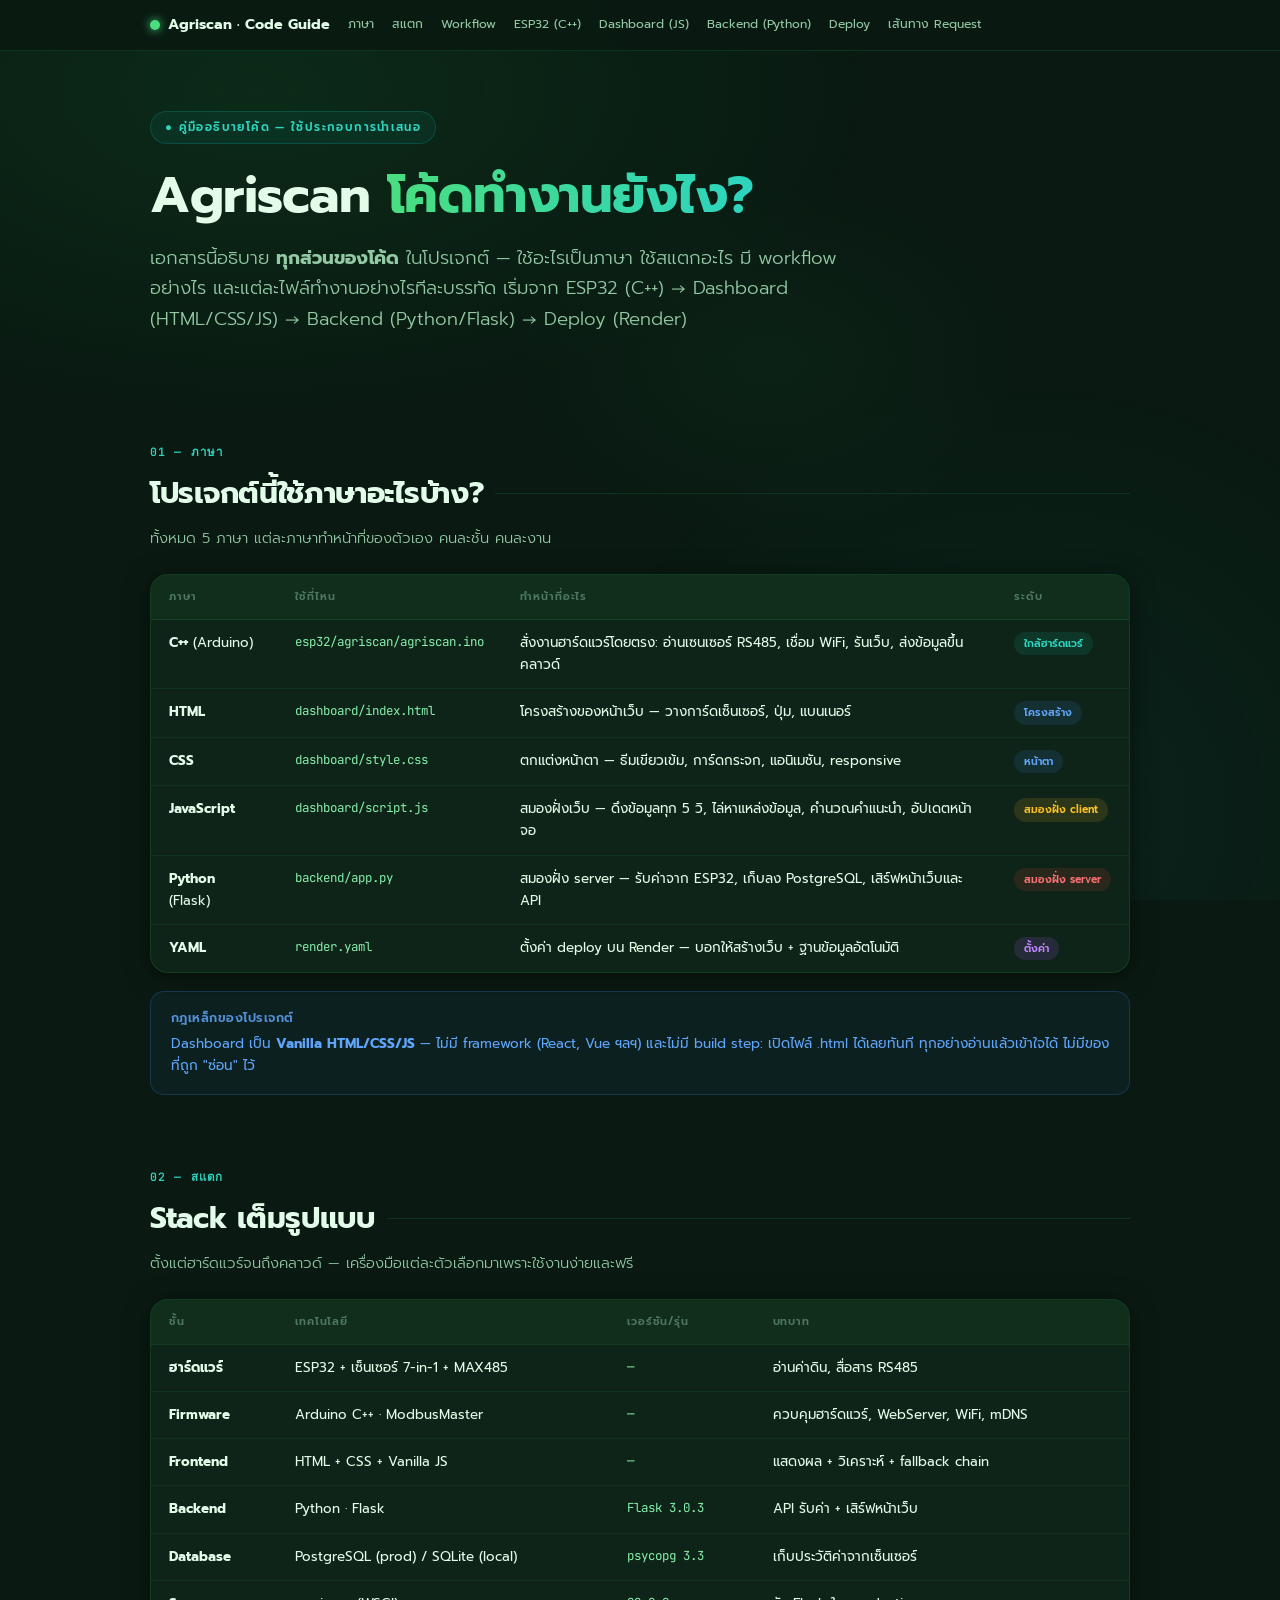
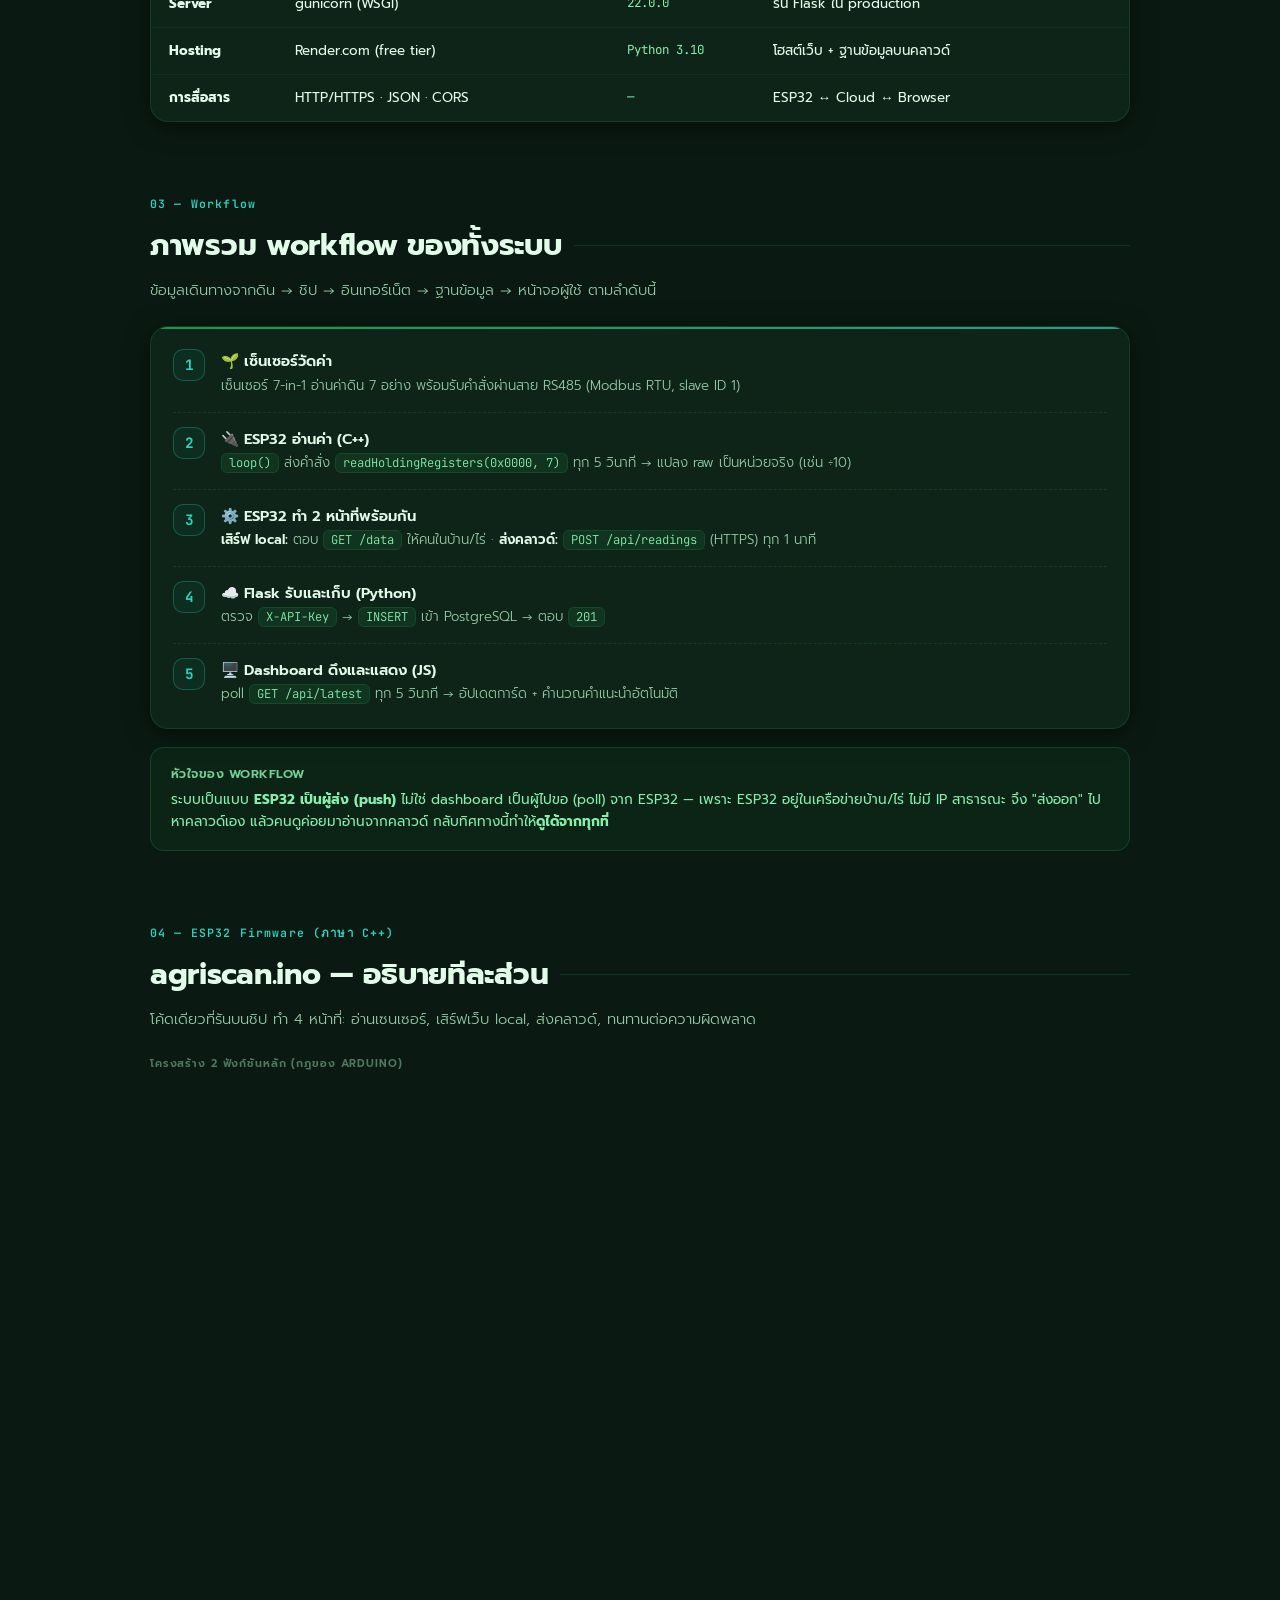
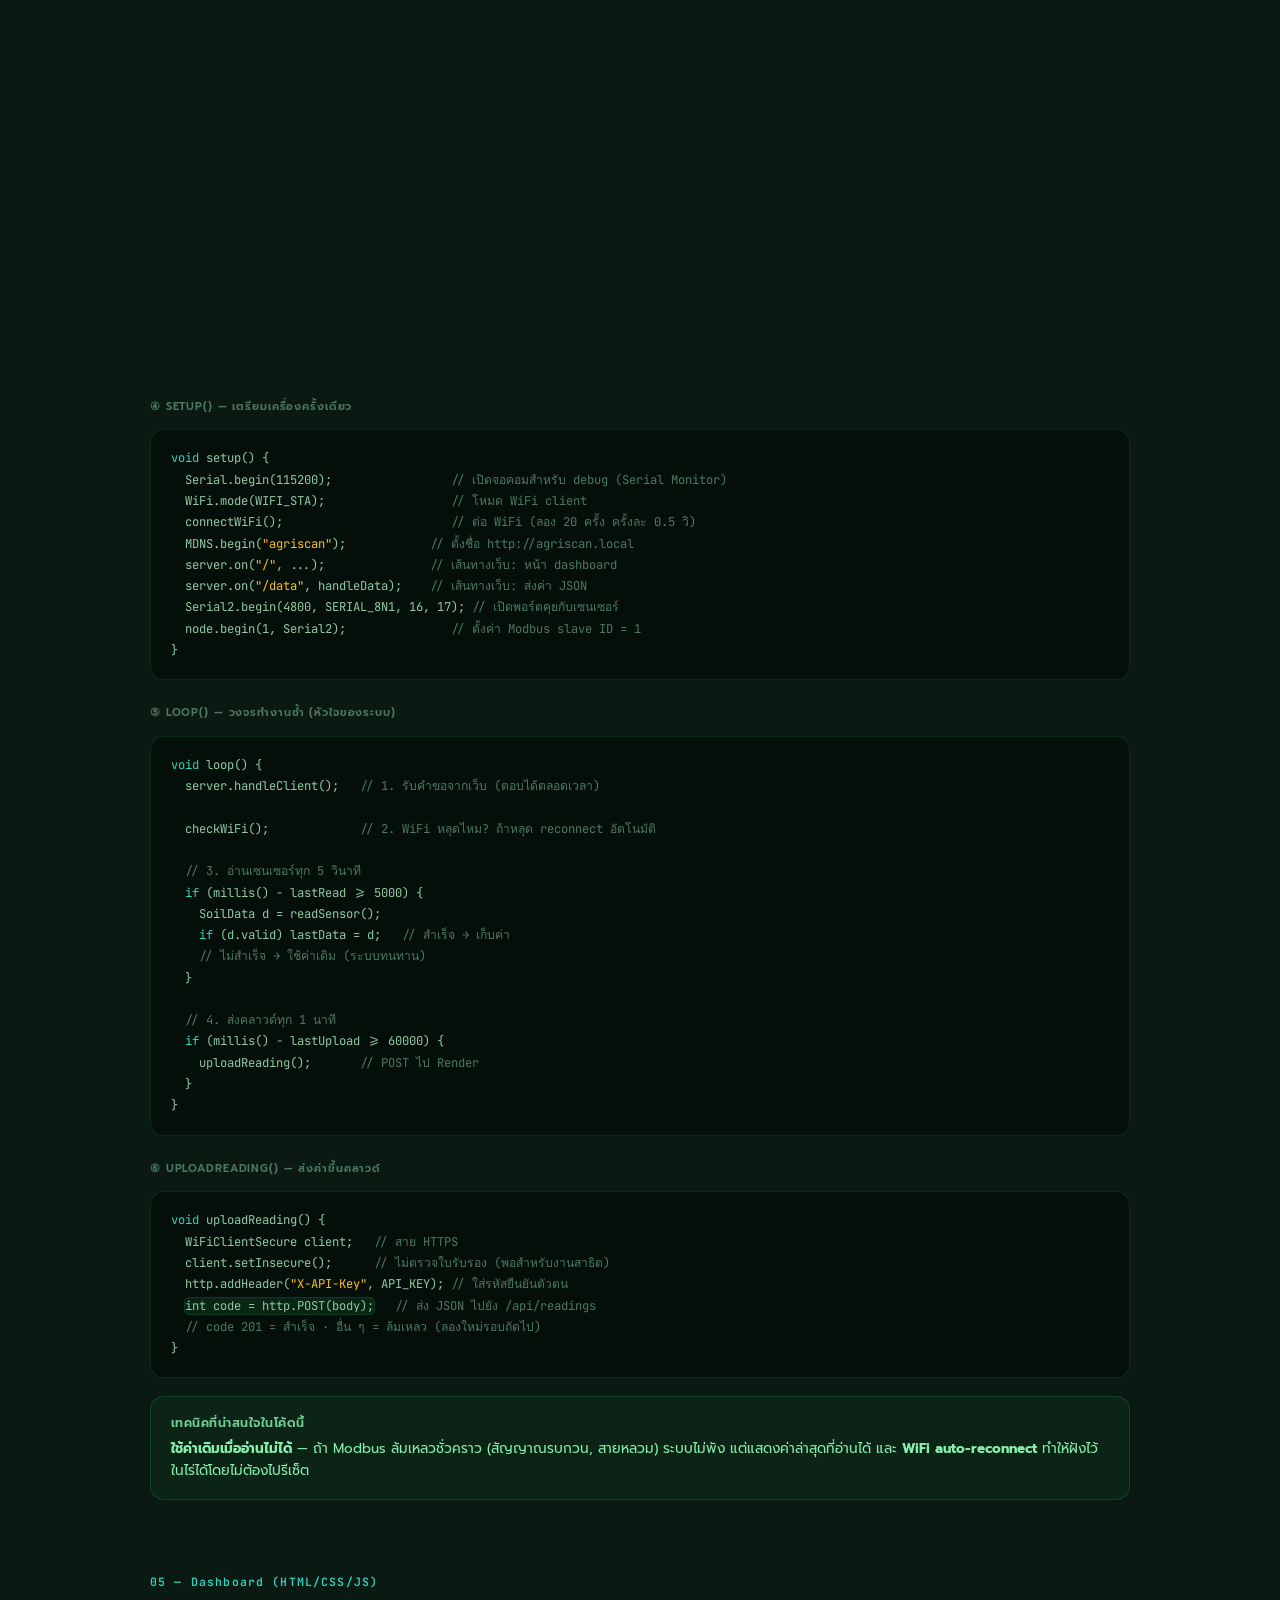
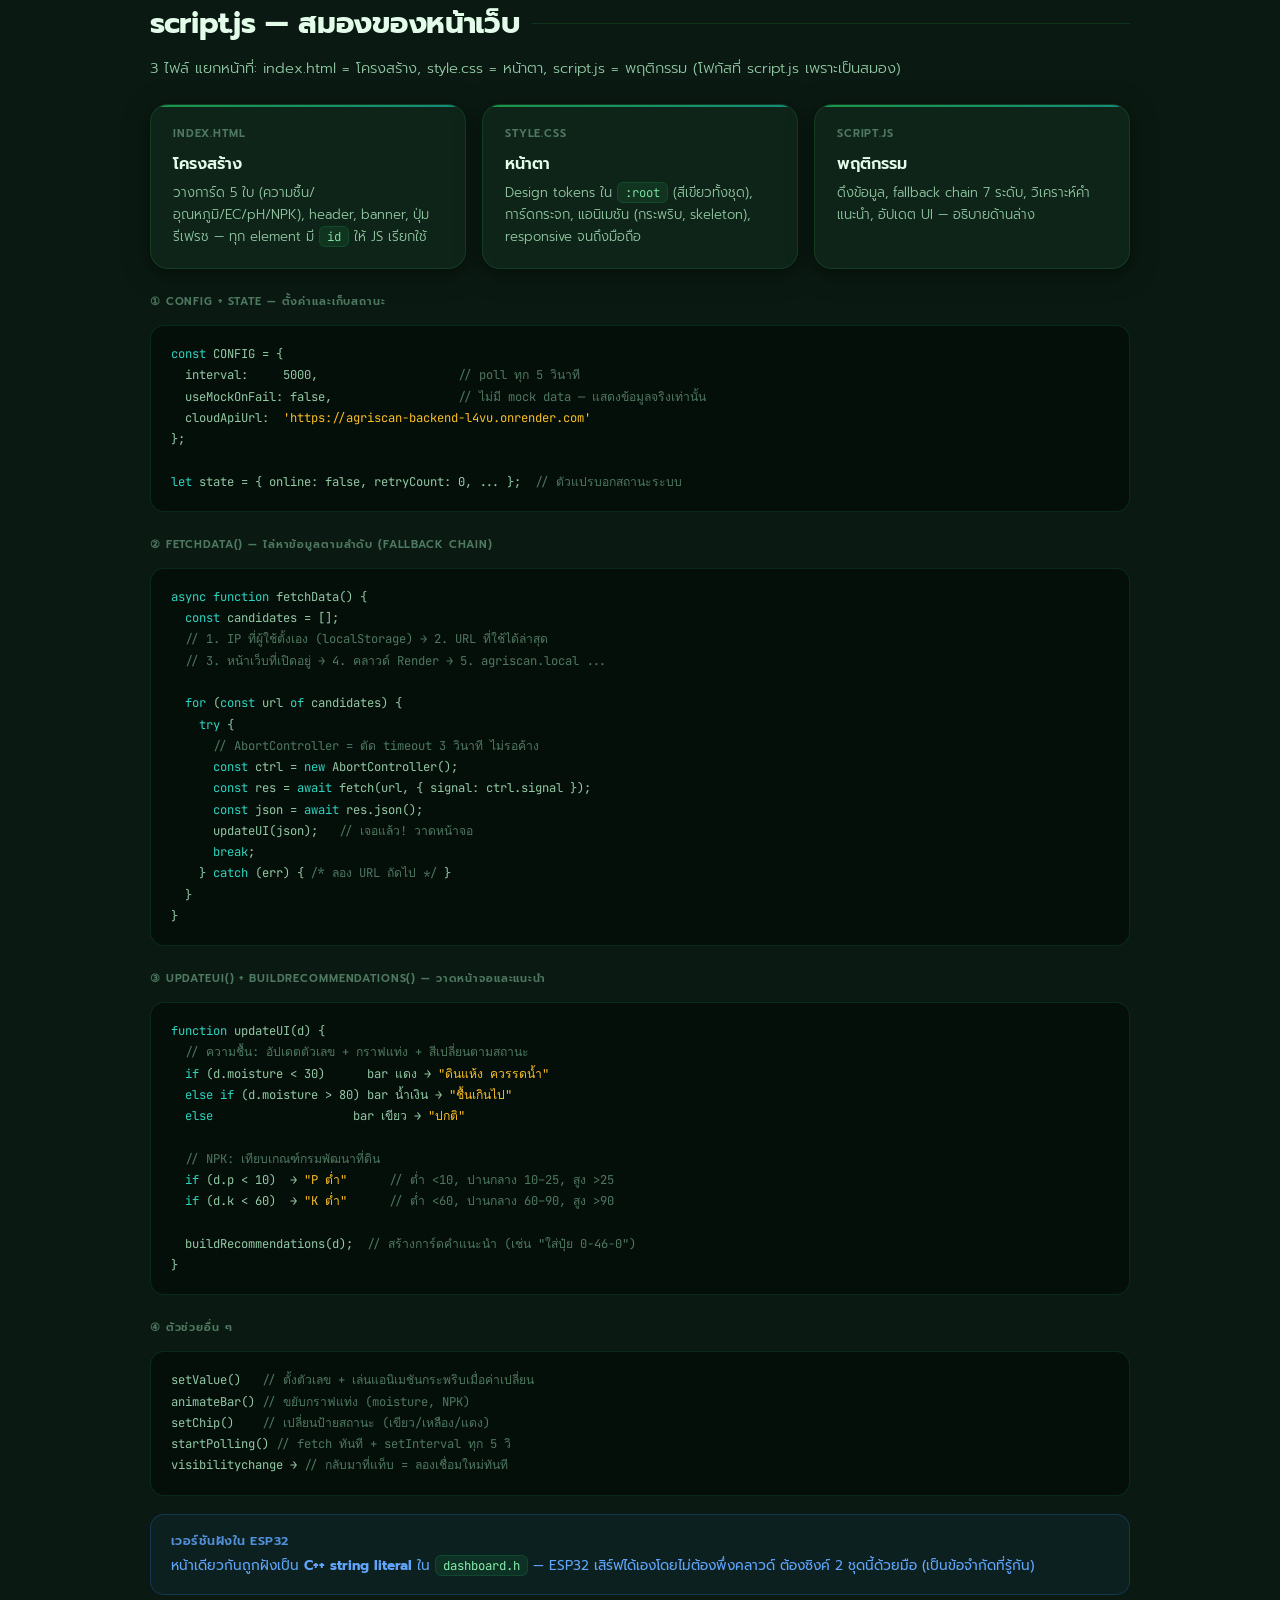
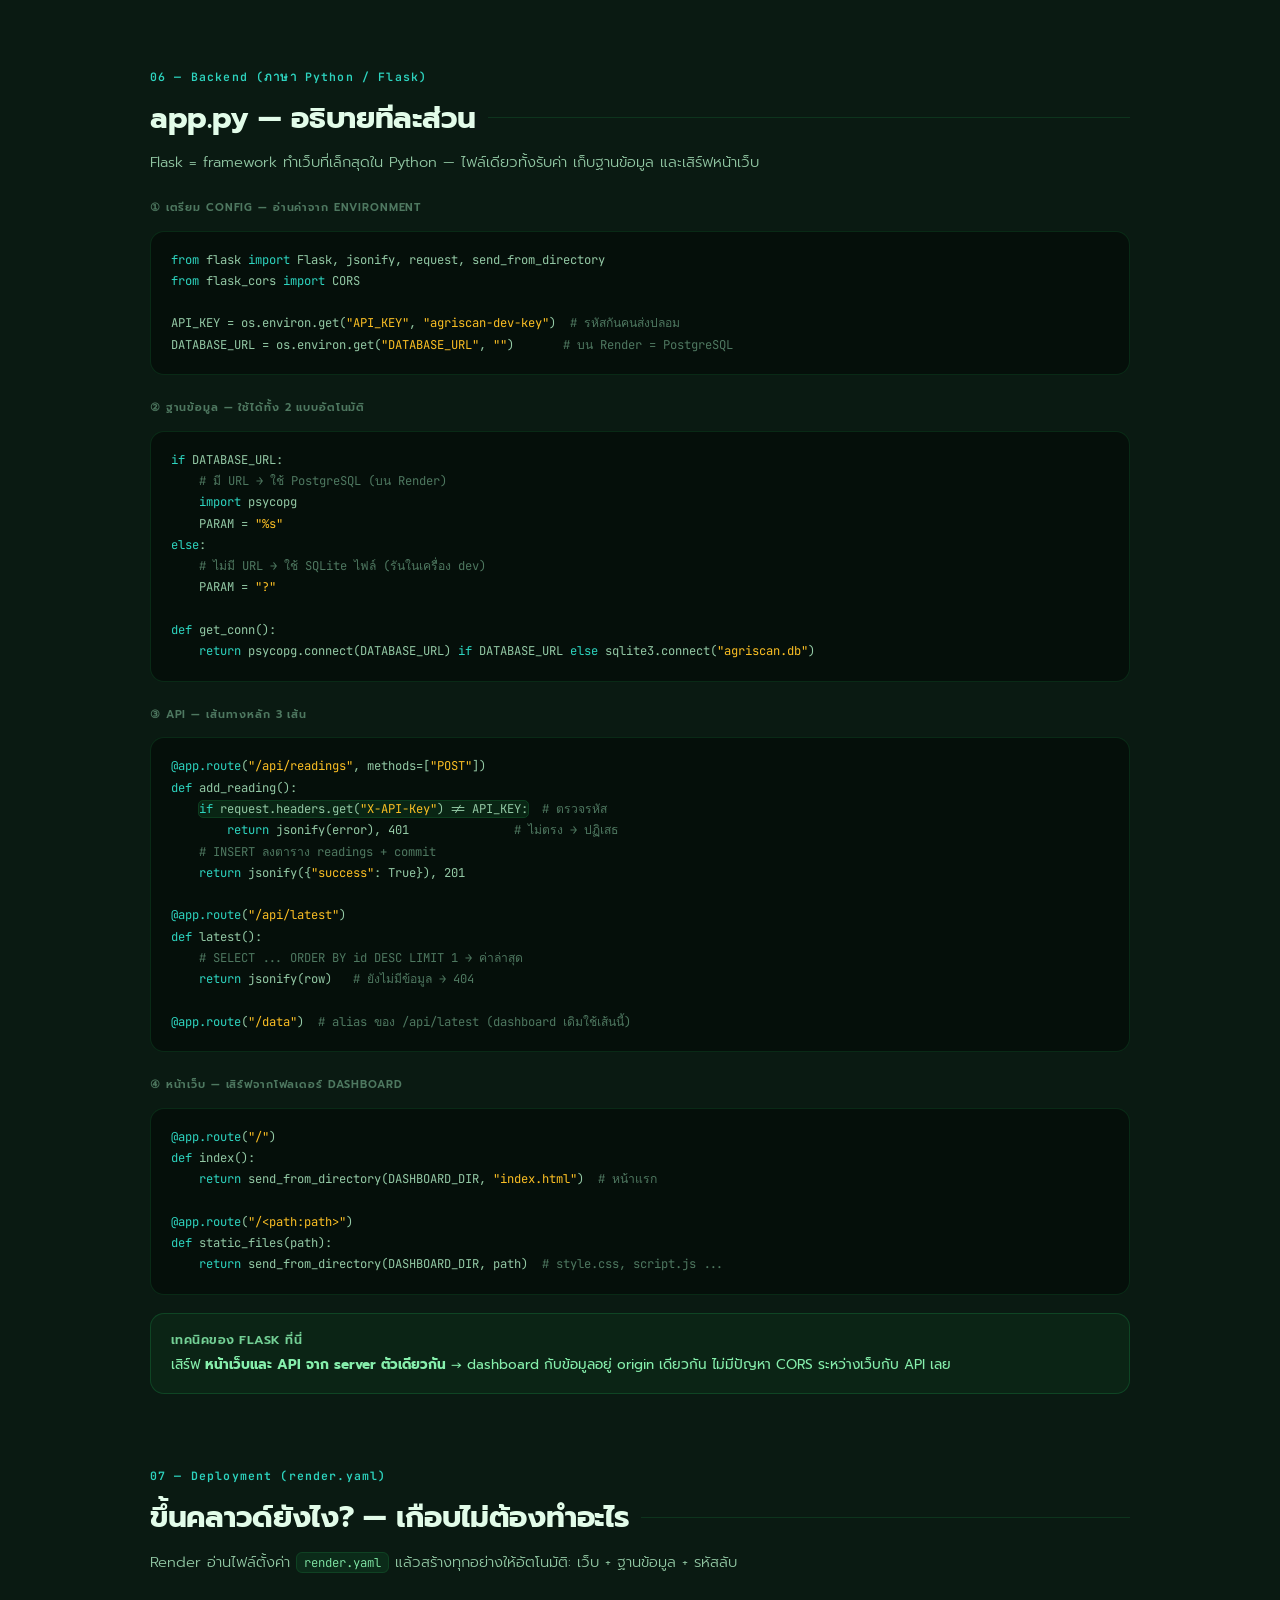
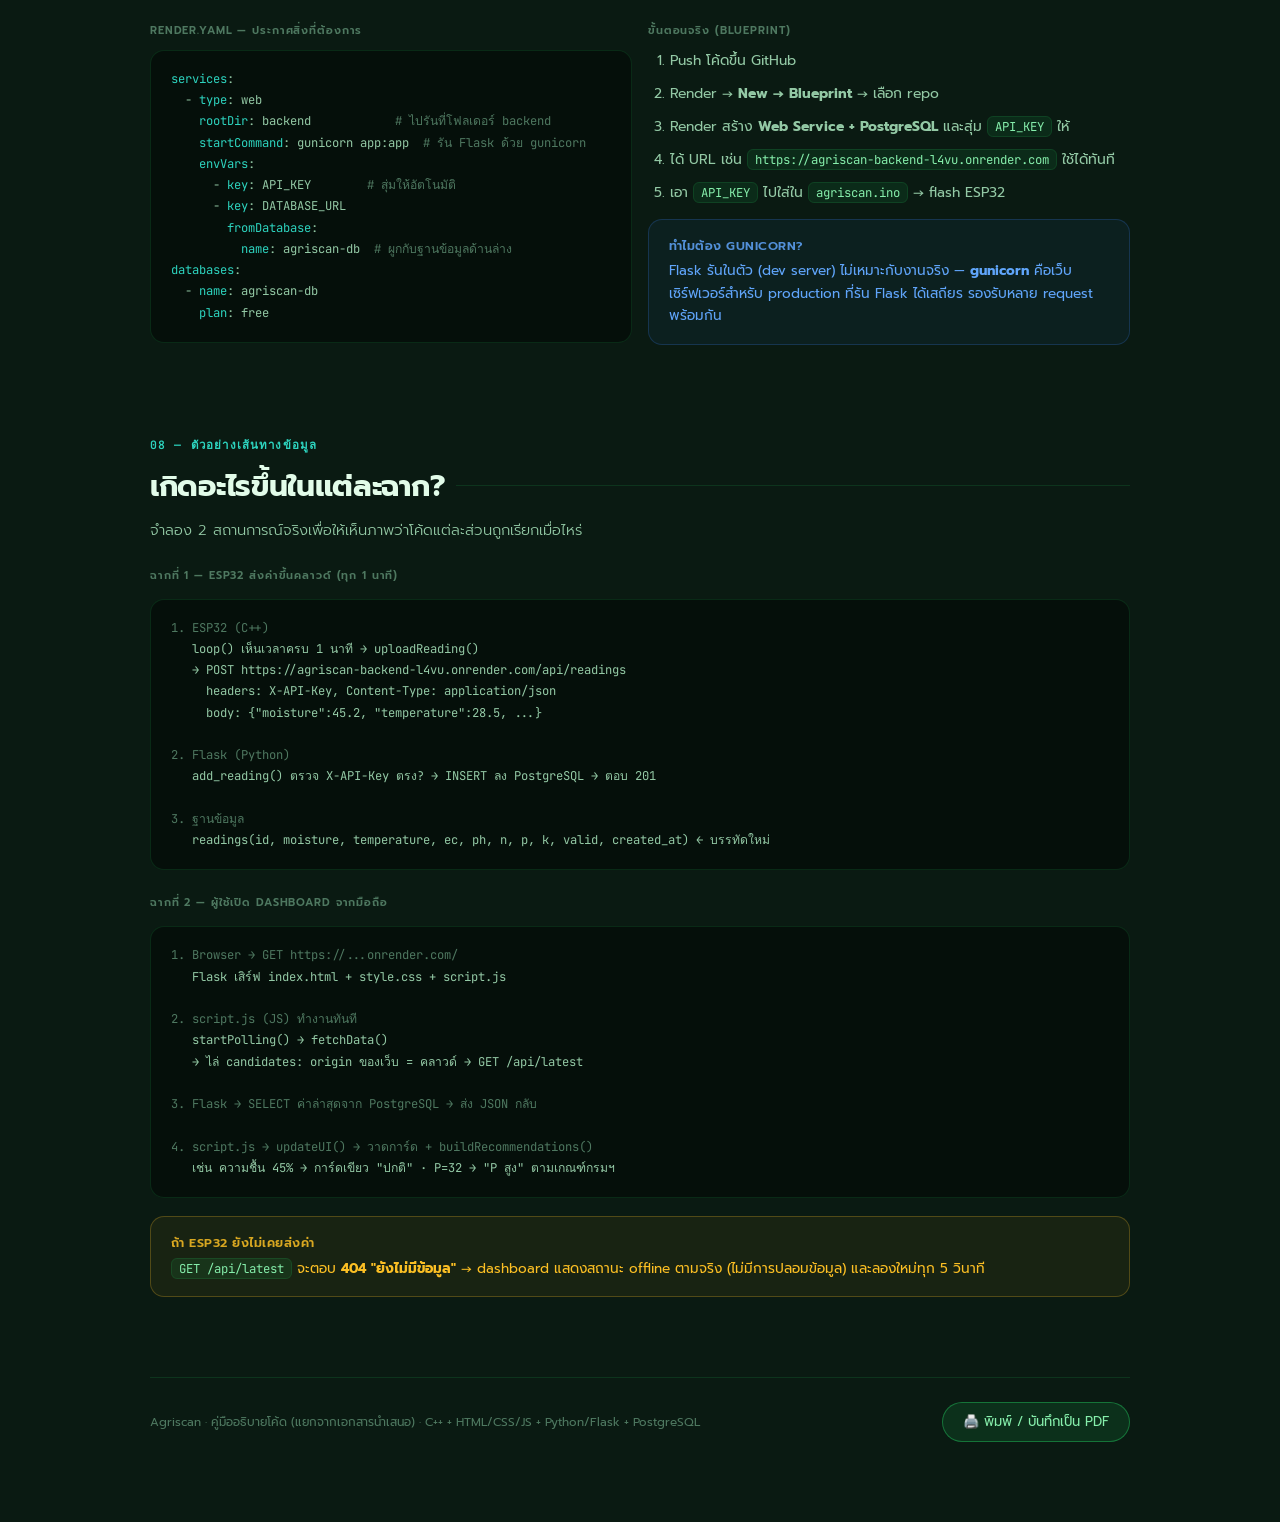
==== agriscan-code-guide.html @ d2cd19e2 "Add standalone code guide HTML explaining languages, stack, workflow New agriscan-code-guide.html wa" ====
<!DOCTYPE html>
<html lang="th">
<head>
<meta charset="UTF-8" />
<meta name="viewport" content="width=device-width, initial-scale=1.0" />
<title>Agriscan — คู่มืออธิบายโค้ด ตั้งแต่ 0 ถึง 100</title>
<link rel="preconnect" href="https://fonts.googleapis.com" />
<link rel="preconnect" href="https://fonts.gstatic.com" crossorigin />
<link href="https://fonts.googleapis.com/css2?family=Prompt:wght@300;400;500;600;700&family=JetBrains+Mono:wght@400;600&display=swap" rel="stylesheet" />
<style>
  :root {
    --green-100:#dcfce7; --green-200:#bbf7d0; --green-300:#86efac;
    --green-400:#4ade80; --green-500:#22c55e; --green-600:#16a34a;
    --green-800:#166534; --green-950:#052e16;
    --teal-400:#2dd4bf; --teal-500:#14b8a6; --teal-600:#0d9488;
    --amber-400:#fbbf24; --amber-500:#f59e0b;
    --red-400:#f87171; --red-500:#ef4444;
    --blue-400:#60a5fa; --blue-500:#3b82f6;
    --purple-400:#c084fc;
    --bg-base:#0a1a12; --bg-card:#0f2418; --bg-card-2:#122b1e;
    --bg-glass:rgba(22,101,52,0.18);
    --border-dim:rgba(34,197,94,0.15); --border-glow:rgba(34,197,94,0.45);
    --text-primary:#e2fce9; --text-secondary:#93c9a5; --text-muted:#4e7860;
    --shadow-card:0 4px 24px rgba(0,0,0,0.5);
    --radius-card:18px; --radius-pill:999px;
    --font-body:'Prompt',sans-serif; --font-mono:'JetBrains Mono',monospace;
  }
  *, *::before, *::after { box-sizing:border-box; margin:0; padding:0; }
  html { scroll-behavior:smooth; }
  body {
    font-family:var(--font-body); background:var(--bg-base); color:var(--text-primary);
    min-height:100vh; overflow-x:hidden; line-height:1.65;
  }
  body::before {
    content:''; position:fixed; inset:0; pointer-events:none; z-index:0;
    background:
      radial-gradient(ellipse 80% 60% at 20% 10%, rgba(22,163,74,0.12) 0%, transparent 60%),
      radial-gradient(ellipse 60% 80% at 80% 90%, rgba(13,148,136,0.08) 0%, transparent 60%),
      radial-gradient(ellipse 40% 40% at 60% 40%, rgba(74,222,128,0.04) 0%, transparent 50%);
  }
  .page { position:relative; z-index:1; max-width:1020px; margin:0 auto; padding:0 20px 80px; }

  .topnav { position:sticky; top:0; z-index:50; background:rgba(10,26,18,0.88); backdrop-filter:blur(12px); border-bottom:1px solid var(--border-dim); }
  .topnav-inner { max-width:1020px; margin:0 auto; padding:10px 20px; display:flex; align-items:center; gap:16px; flex-wrap:wrap; }
  .topnav .brand { font-weight:700; font-size:0.9rem; display:flex; align-items:center; gap:8px; }
  .topnav .brand-dot { width:10px; height:10px; border-radius:50%; background:var(--green-400); box-shadow:0 0 10px var(--green-400); animation:pulse 2s infinite; }
  @keyframes pulse { 0%,100%{opacity:1; box-shadow:0 0 0 0 rgba(34,197,94,0.5);} 50%{opacity:.7; box-shadow:0 0 0 6px rgba(34,197,94,0);} }
  .topnav a { color:var(--text-secondary); text-decoration:none; font-size:0.76rem; padding:4px 2px; border-bottom:2px solid transparent; transition:all .2s; }
  .topnav a:hover { color:var(--green-300); border-color:var(--border-glow); }
  .topnav-links { display:flex; gap:14px; flex-wrap:wrap; }

  .hero { padding:60px 0 36px; }
  .eyebrow {
    display:inline-flex; align-items:center; gap:8px; font-size:0.72rem; font-weight:600;
    letter-spacing:0.12em; text-transform:uppercase; color:var(--teal-400);
    border:1px solid rgba(13,148,136,0.3); background:rgba(13,148,136,0.1);
    padding:6px 14px; border-radius:var(--radius-pill); margin-bottom:22px;
  }
  .hero h1 { font-size:clamp(2rem, 6vw, 3.2rem); font-weight:700; line-height:1.15; letter-spacing:-0.5px; }
  .hero h1 .grad { background:linear-gradient(90deg, var(--green-400), var(--teal-400)); -webkit-background-clip:text; background-clip:text; color:transparent; }
  .hero .lead { margin-top:18px; font-size:clamp(1rem, 2.5vw, 1.15rem); color:var(--text-secondary); max-width:700px; font-weight:300; }

  section { margin-top:72px; }
  .sec-head { margin-bottom:24px; }
  .sec-num { font-family:var(--font-mono); font-size:0.72rem; font-weight:600; color:var(--teal-400); letter-spacing:0.1em; display:block; margin-bottom:8px; }
  .sec-head h2 { font-size:clamp(1.4rem, 4vw, 1.85rem); font-weight:700; letter-spacing:-0.3px; display:flex; align-items:center; gap:12px; }
  .sec-head h2::after { content:''; flex:1; height:1px; background:var(--border-dim); }
  .sec-head p { color:var(--text-secondary); margin-top:8px; font-size:0.92rem; font-weight:300; max-width:780px; }
  .sub-label { font-size:0.68rem; font-weight:600; letter-spacing:0.08em; text-transform:uppercase; color:var(--text-muted); margin:24px 0 10px; }

  .grid2 { display:grid; grid-template-columns:repeat(auto-fit, minmax(300px, 1fr)); gap:16px; }
  .grid3 { display:grid; grid-template-columns:repeat(auto-fit, minmax(250px, 1fr)); gap:16px; }
  .card {
    background:var(--bg-card); border:1px solid var(--border-dim);
    border-radius:var(--radius-card); padding:20px 22px; box-shadow:var(--shadow-card);
    position:relative; overflow:hidden; transition:transform .25s ease, border-color .25s ease;
  }
  .card::before { content:''; position:absolute; top:0; left:0; right:0; height:2px; background:var(--card-accent, linear-gradient(90deg,var(--green-500),var(--teal-500))); opacity:.7; }
  .card:hover { transform:translateY(-3px); border-color:var(--border-glow); }
  .card .c-label { font-size:0.68rem; font-weight:600; letter-spacing:0.08em; text-transform:uppercase; color:var(--text-muted); margin-bottom:8px; }
  .card .c-title { font-size:1rem; font-weight:600; margin-bottom:6px; }
  .card .c-desc { font-size:0.82rem; color:var(--text-secondary); font-weight:300; }
  .card .c-big { font-family:var(--font-mono); font-size:1.35rem; font-weight:600; color:var(--green-300); line-height:1.3; }

  .table-wrap { background:var(--bg-card); border:1px solid var(--border-dim); border-radius:var(--radius-card); overflow-x:auto; box-shadow:var(--shadow-card); }
  table { width:100%; border-collapse:collapse; font-size:0.84rem; min-width:560px; }
  thead th {
    text-align:left; font-size:0.68rem; font-weight:600; letter-spacing:0.08em; text-transform:uppercase;
    color:var(--text-muted); padding:13px 18px; border-bottom:1px solid var(--border-dim);
    background:rgba(22,101,52,0.15);
  }
  tbody td { padding:12px 18px; border-bottom:1px solid rgba(34,197,94,0.08); vertical-align:top; }
  tbody tr:last-child td { border-bottom:none; }
  tbody tr:hover { background:rgba(34,197,94,0.05); }
  td .mono, td.mono { font-family:var(--font-mono); font-size:0.78rem; color:var(--green-300); }
  .pill { display:inline-block; font-size:0.66rem; font-weight:600; padding:3px 10px; border-radius:var(--radius-pill); white-space:nowrap; }
  .pill.green { background:rgba(34,197,94,0.12); color:var(--green-400); }
  .pill.teal  { background:rgba(20,184,166,0.12); color:var(--teal-400); }
  .pill.amber { background:rgba(251,191,36,0.12); color:var(--amber-400); }
  .pill.red   { background:rgba(239,68,68,0.12); color:var(--red-400); }
  .pill.blue  { background:rgba(59,130,246,0.12); color:var(--blue-400); }
  .pill.purple{ background:rgba(168,85,247,0.14); color:var(--purple-400); }

  pre {
    background:rgba(0,0,0,0.42); border:1px solid var(--border-dim); border-radius:14px;
    padding:18px 20px; overflow-x:auto; font-family:var(--font-mono); font-size:0.76rem;
    line-height:1.75; color:var(--text-secondary); margin:14px 0;
  }
  pre .c { color:var(--text-muted); }
  pre .k { color:var(--teal-400); }
  pre .s { color:var(--amber-400); }
  pre .n { color:var(--green-300); }
  pre .hl { background:rgba(34,197,94,0.12); outline:1px solid rgba(34,197,94,0.25); border-radius:4px; }
  code.inline {
    font-family:var(--font-mono); font-size:0.77rem; background:rgba(34,197,94,0.1);
    border:1px solid var(--border-dim); color:var(--green-300); padding:1px 7px; border-radius:6px;
  }

  ul.check { list-style:none; }
  ul.check li { position:relative; padding-left:26px; margin-bottom:10px; font-size:0.87rem; color:var(--text-secondary); font-weight:300; }
  ul.check li::before { content:'✓'; position:absolute; left:0; top:1px; color:var(--green-400); font-weight:700; font-size:0.9rem; }
  ul.check li b { color:var(--text-primary); font-weight:600; }

  .callout { border-radius:14px; padding:16px 20px; margin:18px 0; border:1px solid; font-size:0.85rem; }
  .callout.warn { background:rgba(251,191,36,0.06); border-color:rgba(251,191,36,0.25); color:var(--amber-400); }
  .callout.info { background:rgba(59,130,246,0.06); border-color:rgba(59,130,246,0.22); color:var(--blue-400); }
  .callout.ok   { background:rgba(34,197,94,0.06); border-color:rgba(34,197,94,0.2); color:var(--green-300); }
  .callout b { color:inherit; }
  .callout .t { display:block; font-weight:600; margin-bottom:4px; font-size:0.78rem; letter-spacing:0.04em; text-transform:uppercase; opacity:.85; }

  /* Workflow diagram */
  .wf { display:flex; flex-direction:column; gap:0; }
  .wf-step {
    display:flex; gap:16px; align-items:flex-start; padding:14px 0;
    border-bottom:1px dashed rgba(34,197,94,0.15);
  }
  .wf-step:last-child { border-bottom:none; }
  .wf-step .wf-no {
    font-family:var(--font-mono); font-weight:700; color:var(--teal-400); font-size:0.9rem;
    width:32px; height:32px; flex-shrink:0; display:grid; place-items:center;
    border:1px solid rgba(20,184,166,0.35); border-radius:10px; background:rgba(13,148,136,0.08);
  }
  .wf-step h4 { font-size:0.92rem; font-weight:600; margin-bottom:2px; }
  .wf-step p { font-size:0.83rem; color:var(--text-secondary); font-weight:300; }
  .wf-step p b { color:var(--text-primary); font-weight:600; }
  .wf-step code { font-size:0.76rem; }

  .reveal { opacity:0; transform:translateY(18px); transition:opacity .6s ease, transform .6s ease; }
  .reveal.in { opacity:1; transform:none; }

  footer { margin-top:80px; padding-top:24px; border-top:1px solid var(--border-dim); display:flex; align-items:center; justify-content:space-between; flex-wrap:wrap; gap:12px; }
  footer p { font-size:0.74rem; color:var(--text-muted); }
  .btn { display:inline-flex; align-items:center; gap:8px; padding:9px 20px; border-radius:var(--radius-pill); border:1px solid var(--border-glow); background:rgba(22,101,52,0.3); color:var(--green-300); font-family:var(--font-body); font-size:0.82rem; cursor:pointer; text-decoration:none; transition:all .2s; }
  .btn:hover { background:rgba(22,101,52,0.5); box-shadow:0 0 20px rgba(34,197,94,0.2); }

  @media (prefers-reduced-motion: reduce) {
    *, *::before, *::after { animation-duration:0.01ms !important; transition-duration:0.01ms !important; }
    .reveal { opacity:1; transform:none; }
  }
  @media print {
    body { background:#fff; color:#000; }
    body::before, .topnav, .btn { display:none !important; }
    .card, .table-wrap, pre { box-shadow:none; background:#fff; border-color:#ccc; }
    .card .c-desc, .wf-step p, .sec-head p, ul.check li { color:#333; }
  }
</style>
</head>
<body>

<nav class="topnav">
  <div class="topnav-inner">
    <span class="brand"><span class="brand-dot"></span>Agriscan · Code Guide</span>
    <div class="topnav-links">
      <a href="#lang">ภาษา</a>
      <a href="#stack">สแตก</a>
      <a href="#workflow">Workflow</a>
      <a href="#esp32">ESP32 (C++)</a>
      <a href="#dashboard">Dashboard (JS)</a>
      <a href="#backend">Backend (Python)</a>
      <a href="#deploy">Deploy</a>
      <a href="#callflow">เส้นทาง Request</a>
    </div>
  </div>
</nav>

<div class="page">

  <header class="hero reveal">
    <span class="eyebrow">● คู่มืออธิบายโค้ด — ใช้ประกอบการนำเสนอ</span>
    <h1>Agriscan <span class="grad">โค้ดทำงานยังไง?</span></h1>
    <p class="lead">
      เอกสารนี้อธิบาย <b>ทุกส่วนของโค้ด</b> ในโปรเจกต์ — ใช้อะไรเป็นภาษา ใช้สแตกอะไร มี workflow อย่างไร
      และแต่ละไฟล์ทำงานอย่างไรทีละบรรทัด เริ่มจาก ESP32 (C++) → Dashboard (HTML/CSS/JS) → Backend (Python/Flask) → Deploy (Render)
    </p>
  </header>

  <!-- ═══════════ 01 ภาษาที่ใช้ ═══════════ -->
  <section id="lang">
    <div class="sec-head reveal">
      <span class="sec-num">01 — ภาษา</span>
      <h2>โปรเจกต์นี้ใช้ภาษาอะไรบ้าง?</h2>
      <p>ทั้งหมด 5 ภาษา แต่ละภาษาทำหน้าที่ของตัวเอง คนละชั้น คนละงาน</p>
    </div>
    <div class="table-wrap reveal">
      <table>
        <thead>
          <tr><th>ภาษา</th><th>ใช้ที่ไหน</th><th>ทำหน้าที่อะไร</th><th>ระดับ</th></tr>
        </thead>
        <tbody>
          <tr>
            <td><b>C++</b> (Arduino)</td>
            <td class="mono">esp32/agriscan/agriscan.ino</td>
            <td>สั่งงานฮาร์ดแวร์โดยตรง: อ่านเซนเซอร์ RS485, เชื่อม WiFi, รันเว็บ, ส่งข้อมูลขึ้นคลาวด์</td>
            <td><span class="pill teal">ใกล้ฮาร์ดแวร์</span></td>
          </tr>
          <tr>
            <td><b>HTML</b></td>
            <td class="mono">dashboard/index.html</td>
            <td>โครงสร้างของหน้าเว็บ — วางการ์ดเซ็นเซอร์, ปุ่ม, แบนเนอร์</td>
            <td><span class="pill blue">โครงสร้าง</span></td>
          </tr>
          <tr>
            <td><b>CSS</b></td>
            <td class="mono">dashboard/style.css</td>
            <td>ตกแต่งหน้าตา — ธีมเขียวเข้ม, การ์ดกระจก, แอนิเมชัน, responsive</td>
            <td><span class="pill blue">หน้าตา</span></td>
          </tr>
          <tr>
            <td><b>JavaScript</b></td>
            <td class="mono">dashboard/script.js</td>
            <td>สมองฝั่งเว็บ — ดึงข้อมูลทุก 5 วิ, ไล่หาแหล่งข้อมูล, คำนวณคำแนะนำ, อัปเดตหน้าจอ</td>
            <td><span class="pill amber">สมองฝั่ง client</span></td>
          </tr>
          <tr>
            <td><b>Python</b> (Flask)</td>
            <td class="mono">backend/app.py</td>
            <td>สมองฝั่ง server — รับค่าจาก ESP32, เก็บลง PostgreSQL, เสิร์ฟหน้าเว็บและ API</td>
            <td><span class="pill red">สมองฝั่ง server</span></td>
          </tr>
          <tr>
            <td><b>YAML</b></td>
            <td class="mono">render.yaml</td>
            <td>ตั้งค่า deploy บน Render — บอกให้สร้างเว็บ + ฐานข้อมูลอัตโนมัติ</td>
            <td><span class="pill purple">ตั้งค่า</span></td>
          </tr>
        </tbody>
      </table>
    </div>
    <div class="callout info reveal">
      <span class="t">กฎเหล็กของโปรเจกต์</span>
      Dashboard เป็น <b>Vanilla HTML/CSS/JS</b> — ไม่มี framework (React, Vue ฯลฯ) และไม่มี build step: เปิดไฟล์ .html ได้เลยทันที ทุกอย่างอ่านแล้วเข้าใจได้ ไม่มีของที่ถูก "ซ่อน" ไว้
    </div>
  </section>

  <!-- ═══════════ 02 สแตก ═══════════ -->
  <section id="stack">
    <div class="sec-head reveal">
      <span class="sec-num">02 — สแตก</span>
      <h2>Stack เต็มรูปแบบ</h2>
      <p>ตั้งแต่ฮาร์ดแวร์จนถึงคลาวด์ — เครื่องมือแต่ละตัวเลือกมาเพราะใช้งานง่ายและฟรี</p>
    </div>
    <div class="table-wrap reveal">
      <table>
        <thead>
          <tr><th>ชั้น</th><th>เทคโนโลยี</th><th>เวอร์ชัน/รุ่น</th><th>บทบาท</th></tr>
        </thead>
        <tbody>
          <tr><td><b>ฮาร์ดแวร์</b></td><td>ESP32 + เซ็นเซอร์ 7-in-1 + MAX485</td><td class="mono">—</td><td>อ่านค่าดิน, สื่อสาร RS485</td></tr>
          <tr><td><b>Firmware</b></td><td>Arduino C++ · ModbusMaster</td><td class="mono">—</td><td>ควบคุมฮาร์ดแวร์, WebServer, WiFi, mDNS</td></tr>
          <tr><td><b>Frontend</b></td><td>HTML + CSS + Vanilla JS</td><td class="mono">—</td><td>แสดงผล + วิเคราะห์ + fallback chain</td></tr>
          <tr><td><b>Backend</b></td><td>Python · Flask</td><td class="mono">Flask 3.0.3</td><td>API รับค่า + เสิร์ฟหน้าเว็บ</td></tr>
          <tr><td><b>Database</b></td><td>PostgreSQL (prod) / SQLite (local)</td><td class="mono">psycopg 3.3</td><td>เก็บประวัติค่าจากเซ็นเซอร์</td></tr>
          <tr><td><b>Server</b></td><td>gunicorn (WSGI)</td><td class="mono">22.0.0</td><td>รัน Flask ใน production</td></tr>
          <tr><td><b>Hosting</b></td><td>Render.com (free tier)</td><td class="mono">Python 3.10</td><td>โฮสต์เว็บ + ฐานข้อมูลบนคลาวด์</td></tr>
          <tr><td><b>การสื่อสาร</b></td><td>HTTP/HTTPS · JSON · CORS</td><td class="mono">—</td><td>ESP32 ↔ Cloud ↔ Browser</td></tr>
        </tbody>
      </table>
    </div>
  </section>

  <!-- ═══════════ 03 Workflow ═══════════ -->
  <section id="workflow">
    <div class="sec-head reveal">
      <span class="sec-num">03 — Workflow</span>
      <h2>ภาพรวม workflow ของทั้งระบบ</h2>
      <p>ข้อมูลเดินทางจากดิน → ชิป → อินเทอร์เน็ต → ฐานข้อมูล → หน้าจอผู้ใช้ ตามลำดับนี้</p>
    </div>
    <div class="card reveal" style="padding:8px 22px; --card-accent:linear-gradient(90deg,#22c55e,#2dd4bf);">
      <div class="wf">
        <div class="wf-step">
          <div class="wf-no">1</div>
          <div>
            <h4>🌱 เซ็นเซอร์วัดค่า</h4>
            <p>เซ็นเซอร์ 7-in-1 อ่านค่าดิน 7 อย่าง พร้อมรับคำสั่งผ่านสาย RS485 (Modbus RTU, slave ID 1)</p>
          </div>
        </div>
        <div class="wf-step">
          <div class="wf-no">2</div>
          <div>
            <h4>🔌 ESP32 อ่านค่า (C++)</h4>
            <p><code class="inline">loop()</code> ส่งคำสั่ง <code class="inline">readHoldingRegisters(0x0000, 7)</code> ทุก 5 วินาที → แปลง raw เป็นหน่วยจริง (เช่น ÷10)</p>
          </div>
        </div>
        <div class="wf-step">
          <div class="wf-no">3</div>
          <div>
            <h4>⚙️ ESP32 ทำ 2 หน้าที่พร้อมกัน</h4>
            <p><b>เสิร์ฟ local:</b> ตอบ <code class="inline">GET /data</code> ให้คนในบ้าน/ไร่ · <b>ส่งคลาวด์:</b> <code class="inline">POST /api/readings</code> (HTTPS) ทุก 1 นาที</p>
          </div>
        </div>
        <div class="wf-step">
          <div class="wf-no">4</div>
          <div>
            <h4>☁️ Flask รับและเก็บ (Python)</h4>
            <p>ตรวจ <code class="inline">X-API-Key</code> → <code class="inline">INSERT</code> เข้า PostgreSQL → ตอบ <code class="inline">201</code></p>
          </div>
        </div>
        <div class="wf-step">
          <div class="wf-no">5</div>
          <div>
            <h4>🖥️ Dashboard ดึงและแสดง (JS)</h4>
            <p>poll <code class="inline">GET /api/latest</code> ทุก 5 วินาที → อัปเดตการ์ด + คำนวณคำแนะนำอัตโนมัติ</p>
          </div>
        </div>
      </div>
    </div>
    <div class="callout ok reveal">
      <span class="t">หัวใจของ workflow</span>
      ระบบเป็นแบบ <b>ESP32 เป็นผู้ส่ง (push)</b> ไม่ใช่ dashboard เป็นผู้ไปขอ (poll) จาก ESP32 — เพราะ ESP32 อยู่ในเครือข่ายบ้าน/ไร่ ไม่มี IP สาธารณะ จึง "ส่งออก" ไปหาคลาวด์เอง แล้วคนดูค่อยมาอ่านจากคลาวด์ กลับทิศทางนี้ทำให้<b>ดูได้จากทุกที่</b>
    </div>
  </section>

  <!-- ═══════════ 04 ESP32 Firmware ═══════════ -->
  <section id="esp32">
    <div class="sec-head reveal">
      <span class="sec-num">04 — ESP32 Firmware (ภาษา C++)</span>
      <h2>agriscan.ino — อธิบายทีละส่วน</h2>
      <p>โค้ดเดียวที่รันบนชิป ทำ 4 หน้าที่: อ่านเซนเซอร์, เสิร์ฟเว็บ local, ส่งคลาวด์, ทนทานต่อความผิดพลาด</p>
    </div>

    <div class="sub-label reveal">โครงสร้าง 2 ฟังก์ชันหลัก (กฎของ Arduino)</div>
    <pre class="reveal"><span class="k">void</span> setup() { <span class="c">/* รันครั้งเดียวตอนเปิดเครื่อง */</span> }
<span class="k">void</span> loop()  { <span class="c">/* รันซ้ำ ๆ ตลอดไป */</span> }</pre>

    <div class="sub-label reveal">① ยืมไลบรารี (include)</div>
<pre class="reveal"><span class="k">#include</span> <span class="s">&lt;ModbusMaster.h&gt;</span>     <span class="c">// ไลบรารีสำหรับคุยกับเซนเซอร์ RS485</span>
<span class="k">#include</span> <span class="s">&lt;WiFi.h&gt;</span>             <span class="c">// เชื่อม WiFi</span>
<span class="k">#include</span> <span class="s">&lt;WebServer.h&gt;</span>        <span class="c">// ทำเว็บเซิร์ฟเวอร์</span>
<span class="k">#include</span> <span class="s">&lt;HTTPClient.h&gt;</span>       <span class="c">// ส่ง HTTP ขึ้นคลาวด์</span>
<span class="k">#include</span> <span class="s">&lt;WiFiClientSecure.h&gt;</span> <span class="c">// HTTPS (เข้ารหัส)</span>
<span class="k">#include</span> <span class="s">&lt;ESPmDNS.h&gt;</span>          <span class="c">// ชื่อ agriscan.local</span></pre>
    <p class="reveal" style="font-size:0.8rem; color:var(--text-muted);">เหมือนเปิดตู้ยืมเครื่องมือ: <code class="inline">&lt;ModbusMaster.h&gt;</code> = คู่มือคุยกับเซนเซอร์, <code class="inline">&lt;WebServer.h&gt;</code> = ชุดทำเว็บ เป็นต้น</p>

    <div class="sub-label reveal">② ตั้งค่าคงที่ — ป้ายชื่อแทนตัวเลข</div>
<pre class="reveal"><span class="k">const char</span>* WIFI_SSID = <span class="s">"YOUR_WIFI_SSID"</span>;       <span class="c">// ชื่อ WiFi</span>
<span class="k">const char</span>* CLOUD_URL = <span class="s">"https://...onrender.com/api/readings"</span>; <span class="c">// ปลายทางคลาวด์</span>
<span class="k">const char</span>* API_KEY   = <span class="s">"..."</span>;                  <span class="c">// รหัสยืนยันตัวตน</span>
<span class="k">#define</span> RXD2   16      <span class="c">// ขา 16 = ขารับข้อมูล RS485</span>
<span class="k">#define</span> BAUD_RATE 4800 <span class="c">// ความเร็วคุยกับเซนเซอร์</span></pre>

    <div class="sub-label reveal">③ ฟังก์ชัน readSensor() — สั่งเซนเซอร์วัดค่า</div>
<pre class="reveal">SoilData readSensor() {
  <span class="c">// สั่งอ่าน Holding Registers 0x0000 จำนวน 7 ตัวในครั้งเดียว</span>
  <span class="hl">node.readHoldingRegisters(0x0000, 7);</span>
  <span class="c">// แปลง raw → หน่วยจริง (เซนเซอร์ส่งค่ามา ×10)</span>
  d.moisture    = buf[0] / 10.0;          <span class="c">// ความชื้น %</span>
  d.temperature = (int16_t)buf[1] / 10.0; <span class="c">// อุณหภูมิ °C (int16 รองรับค่าลบ)</span>
  d.ec          = buf[2];                 <span class="c">// EC µS/cm</span>
  d.ph          = buf[3] / 10.0;          <span class="c">// pH</span>
  d.n           = buf[4];                 <span class="c">// N mg/kg</span>
  d.p           = buf[5];                 <span class="c">// P mg/kg</span>
  d.k           = buf[6];                 <span class="c">// K mg/kg</span>
}</pre>

    <div class="sub-label reveal">④ setup() — เตรียมเครื่องครั้งเดียว</div>
<pre class="reveal"><span class="k">void</span> setup() {
  Serial.begin(115200);                 <span class="c">// เปิดจอคอมสำหรับ debug (Serial Monitor)</span>
  WiFi.mode(WIFI_STA);                  <span class="c">// โหมด WiFi client</span>
  connectWiFi();                        <span class="c">// ต่อ WiFi (ลอง 20 ครั้ง ครั้งละ 0.5 วิ)</span>
  MDNS.begin(<span class="s">"agriscan"</span>);            <span class="c">// ตั้งชื่อ http://agriscan.local</span>
  server.on(<span class="s">"/"</span>, ...);               <span class="c">// เส้นทางเว็บ: หน้า dashboard</span>
  server.on(<span class="s">"/data"</span>, handleData);    <span class="c">// เส้นทางเว็บ: ส่งค่า JSON</span>
  Serial2.begin(4800, SERIAL_8N1, 16, 17); <span class="c">// เปิดพอร์ตคุยกับเซนเซอร์</span>
  node.begin(1, Serial2);               <span class="c">// ตั้งค่า Modbus slave ID = 1</span>
}</pre>

    <div class="sub-label reveal">⑤ loop() — วงจรทำงานซ้ำ (หัวใจของระบบ)</div>
<pre class="reveal"><span class="k">void</span> loop() {
  server.handleClient();   <span class="c">// 1. รับคำขอจากเว็บ (ตอบได้ตลอดเวลา)</span>

  checkWiFi();             <span class="c">// 2. WiFi หลุดไหม? ถ้าหลุด reconnect อัตโนมัติ</span>

  <span class="c">// 3. อ่านเซนเซอร์ทุก 5 วินาที</span>
  <span class="k">if</span> (millis() - lastRead &gt;= 5000) {
    SoilData d = readSensor();
    <span class="k">if</span> (d.valid) lastData = d;   <span class="c">// สำเร็จ → เก็บค่า</span>
    <span class="c">// ไม่สำเร็จ → ใช้ค่าเดิม (ระบบทนทาน)</span>
  }

  <span class="c">// 4. ส่งคลาวด์ทุก 1 นาที</span>
  <span class="k">if</span> (millis() - lastUpload &gt;= 60000) {
    uploadReading();       <span class="c">// POST ไป Render</span>
  }
}</pre>

    <div class="sub-label reveal">⑥ uploadReading() — ส่งค่าขึ้นคลาวด์</div>
<pre class="reveal"><span class="k">void</span> uploadReading() {
  WiFiClientSecure client;   <span class="c">// สาย HTTPS</span>
  client.setInsecure();      <span class="c">// ไม่ตรวจใบรับรอง (พอสำหรับงานสาธิต)</span>
  http.addHeader(<span class="s">"X-API-Key"</span>, API_KEY); <span class="c">// ใส่รหัสยืนยันตัวตน</span>
  <span class="hl">int code = http.POST(body);</span>   <span class="c">// ส่ง JSON ไปยัง /api/readings</span>
  <span class="c">// code 201 = สำเร็จ · อื่น ๆ = ล้มเหลว (ลองใหม่รอบถัดไป)</span>
}</pre>

    <div class="callout ok reveal">
      <span class="t">เทคนิคที่น่าสนใจในโค้ดนี้</span>
      <b>ใช้ค่าเดิมเมื่ออ่านไม่ได้</b> — ถ้า Modbus ล้มเหลวชั่วคราว (สัญญาณรบกวน, สายหลวม) ระบบไม่พัง แต่แสดงค่าล่าสุดที่อ่านได้ และ <b>WiFi auto-reconnect</b> ทำให้ฝังไว้ในไร่ได้โดยไม่ต้องไปรีเซ็ต
    </div>
  </section>

  <!-- ═══════════ 05 Dashboard ═══════════ -->
  <section id="dashboard">
    <div class="sec-head reveal">
      <span class="sec-num">05 — Dashboard (HTML/CSS/JS)</span>
      <h2>script.js — สมองของหน้าเว็บ</h2>
      <p>3 ไฟล์ แยกหน้าที่: index.html = โครงสร้าง, style.css = หน้าตา, script.js = พฤติกรรม (โฟกัสที่ script.js เพราะเป็นสมอง)</p>
    </div>

    <div class="grid3 reveal">
      <div class="card">
        <div class="c-label">index.html</div>
        <div class="c-title">โครงสร้าง</div>
        <div class="c-desc">วางการ์ด 5 ใบ (ความชื้น/อุณหภูมิ/EC/pH/NPK), header, banner, ปุ่มรีเฟรช — ทุก element มี <code class="inline">id</code> ให้ JS เรียกใช้</div>
      </div>
      <div class="card">
        <div class="c-label">style.css</div>
        <div class="c-title">หน้าตา</div>
        <div class="c-desc">Design tokens ใน <code class="inline">:root</code> (สีเขียวทั้งชุด), การ์ดกระจก, แอนิเมชัน (กระพริบ, skeleton), responsive จนถึงมือถือ</div>
      </div>
      <div class="card">
        <div class="c-label">script.js</div>
        <div class="c-title">พฤติกรรม</div>
        <div class="c-desc">ดึงข้อมูล, fallback chain 7 ระดับ, วิเคราะห์คำแนะนำ, อัปเดต UI — อธิบายด้านล่าง</div>
      </div>
    </div>

    <div class="sub-label reveal">① CONFIG + state — ตั้งค่าและเก็บสถานะ</div>
<pre class="reveal"><span class="k">const</span> CONFIG = {
  interval:     5000,                    <span class="c">// poll ทุก 5 วินาที</span>
  useMockOnFail: false,                  <span class="c">// ไม่มี mock data — แสดงข้อมูลจริงเท่านั้น</span>
  cloudApiUrl:  <span class="s">'https://agriscan-backend-l4vu.onrender.com'</span>
};

<span class="k">let</span> state = { online: false, retryCount: 0, ... };  <span class="c">// ตัวแปรบอกสถานะระบบ</span></pre>

    <div class="sub-label reveal">② fetchData() — ไล่หาข้อมูลตามลำดับ (fallback chain)</div>
<pre class="reveal"><span class="k">async function</span> fetchData() {
  <span class="k">const</span> candidates = [];
  <span class="c">// 1. IP ที่ผู้ใช้ตั้งเอง (localStorage) → 2. URL ที่ใช้ได้ล่าสุด</span>
  <span class="c">// 3. หน้าเว็บที่เปิดอยู่ → 4. คลาวด์ Render → 5. agriscan.local ...</span>

  <span class="k">for</span> (<span class="k">const</span> url <span class="k">of</span> candidates) {
    <span class="k">try</span> {
      <span class="c">// AbortController = ตัด timeout 3 วินาที ไม่รอค้าง</span>
      <span class="k">const</span> ctrl = <span class="k">new</span> AbortController();
      <span class="k">const</span> res = <span class="k">await</span> fetch(url, { signal: ctrl.signal });
      <span class="k">const</span> json = <span class="k">await</span> res.json();
      updateUI(json);   <span class="c">// เจอแล้ว! วาดหน้าจอ</span>
      <span class="k">break</span>;
    } <span class="k">catch</span> (err) { <span class="c">/* ลอง URL ถัดไป */</span> }
  }
}</pre>

    <div class="sub-label reveal">③ updateUI() + buildRecommendations() — วาดหน้าจอและแนะนำ</div>
<pre class="reveal"><span class="k">function</span> updateUI(d) {
  <span class="c">// ความชื้น: อัปเดตตัวเลข + กราฟแท่ง + สีเปลี่ยนตามสถานะ</span>
  <span class="k">if</span> (d.moisture &lt; 30)      bar แดง → <span class="s">"ดินแห้ง ควรรดน้ำ"</span>
  <span class="k">else if</span> (d.moisture &gt; 80) bar น้ำเงิน → <span class="s">"ชื้นเกินไป"</span>
  <span class="k">else</span>                    bar เขียว → <span class="s">"ปกติ"</span>

  <span class="c">// NPK: เทียบเกณฑ์กรมพัฒนาที่ดิน</span>
  <span class="k">if</span> (d.p &lt; 10)  → <span class="s">"P ต่ำ"</span>      <span class="c">// ต่ำ &lt;10, ปานกลาง 10–25, สูง &gt;25</span>
  <span class="k">if</span> (d.k &lt; 60)  → <span class="s">"K ต่ำ"</span>      <span class="c">// ต่ำ &lt;60, ปานกลาง 60–90, สูง &gt;90</span>

  buildRecommendations(d);  <span class="c">// สร้างการ์ดคำแนะนำ (เช่น "ใส่ปุ๋ย 0-46-0")</span>
}</pre>

    <div class="sub-label reveal">④ ตัวช่วยอื่น ๆ</div>
<pre class="reveal">setValue()   <span class="c">// ตั้งตัวเลข + เล่นแอนิเมชันกระพริบเมื่อค่าเปลี่ยน</span>
animateBar() <span class="c">// ขยับกราฟแท่ง (moisture, NPK)</span>
setChip()    <span class="c">// เปลี่ยนป้ายสถานะ (เขียว/เหลือง/แดง)</span>
startPolling() <span class="c">// fetch ทันที + setInterval ทุก 5 วิ</span>
visibilitychange → <span class="c">// กลับมาที่แท็บ = ลองเชื่อมใหม่ทันที</span></pre>

    <div class="callout info reveal">
      <span class="t">เวอร์ชันฝังใน ESP32</span>
      หน้าเดียวกันถูกฝังเป็น <b>C++ string literal</b> ใน <code class="inline">dashboard.h</code> — ESP32 เสิร์ฟได้เองโดยไม่ต้องพึ่งคลาวด์ ต้องซิงค์ 2 ชุดนี้ด้วยมือ (เป็นข้อจำกัดที่รู้กัน)
    </div>
  </section>

  <!-- ═══════════ 06 Backend ═══════════ -->
  <section id="backend">
    <div class="sec-head reveal">
      <span class="sec-num">06 — Backend (ภาษา Python / Flask)</span>
      <h2>app.py — อธิบายทีละส่วน</h2>
      <p>Flask = framework ทำเว็บที่เล็กสุดใน Python — ไฟล์เดียวทั้งรับค่า เก็บฐานข้อมูล และเสิร์ฟหน้าเว็บ</p>
    </div>

    <div class="sub-label reveal">① เตรียม config — อ่านค่าจาก environment</div>
<pre class="reveal"><span class="k">from</span> flask <span class="k">import</span> Flask, jsonify, request, send_from_directory
<span class="k">from</span> flask_cors <span class="k">import</span> CORS

API_KEY = os.environ.get(<span class="s">"API_KEY"</span>, <span class="s">"agriscan-dev-key"</span>)  <span class="c"># รหัสกันคนส่งปลอม</span>
DATABASE_URL = os.environ.get(<span class="s">"DATABASE_URL"</span>, <span class="s">""</span>)       <span class="c"># บน Render = PostgreSQL</span></pre>

    <div class="sub-label reveal">② ฐานข้อมูล — ใช้ได้ทั้ง 2 แบบอัตโนมัติ</div>
<pre class="reveal"><span class="k">if</span> DATABASE_URL:
    <span class="c"># มี URL → ใช้ PostgreSQL (บน Render)</span>
    <span class="k">import</span> psycopg
    PARAM = <span class="s">"%s"</span>
<span class="k">else</span>:
    <span class="c"># ไม่มี URL → ใช้ SQLite ไฟล์ (รันในเครื่อง dev)</span>
    PARAM = <span class="s">"?"</span>

<span class="k">def</span> get_conn():
    <span class="k">return</span> psycopg.connect(DATABASE_URL) <span class="k">if</span> DATABASE_URL <span class="k">else</span> sqlite3.connect(<span class="s">"agriscan.db"</span>)</pre>

    <div class="sub-label reveal">③ API — เส้นทางหลัก 3 เส้น</div>
<pre class="reveal"><span class="k">@app.route</span>(<span class="s">"/api/readings"</span>, methods=[<span class="s">"POST"</span>])
<span class="k">def</span> add_reading():
    <span class="hl"><span class="k">if</span> request.headers.get(<span class="s">"X-API-Key"</span>) != API_KEY:</span>  <span class="c"># ตรวจรหัส</span>
        <span class="k">return</span> jsonify(error), 401               <span class="c"># ไม่ตรง → ปฏิเสธ</span>
    <span class="c"># INSERT ลงตาราง readings + commit</span>
    <span class="k">return</span> jsonify({<span class="s">"success"</span>: True}), 201

<span class="k">@app.route</span>(<span class="s">"/api/latest"</span>)
<span class="k">def</span> latest():
    <span class="c"># SELECT ... ORDER BY id DESC LIMIT 1 → ค่าล่าสุด</span>
    <span class="k">return</span> jsonify(row)   <span class="c"># ยังไม่มีข้อมูล → 404</span>

<span class="k">@app.route</span>(<span class="s">"/data"</span>)  <span class="c"># alias ของ /api/latest (dashboard เดิมใช้เส้นนี้)</span></pre>

    <div class="sub-label reveal">④ หน้าเว็บ — เสิร์ฟจากโฟลเดอร์ dashboard</div>
<pre class="reveal"><span class="k">@app.route</span>(<span class="s">"/"</span>)
<span class="k">def</span> index():
    <span class="k">return</span> send_from_directory(DASHBOARD_DIR, <span class="s">"index.html"</span>)  <span class="c"># หน้าแรก</span>

<span class="k">@app.route</span>(<span class="s">"/&lt;path:path&gt;"</span>)
<span class="k">def</span> static_files(path):
    <span class="k">return</span> send_from_directory(DASHBOARD_DIR, path)  <span class="c"># style.css, script.js ...</span></pre>

    <div class="callout ok reveal">
      <span class="t">เทคนิคของ Flask ที่นี่</span>
      เสิร์ฟ <b>หน้าเว็บและ API จาก server ตัวเดียวกัน</b> → dashboard กับข้อมูลอยู่ origin เดียวกัน ไม่มีปัญหา CORS ระหว่างเว็บกับ API เลย
    </div>
  </section>

  <!-- ═══════════ 07 Deploy ═══════════ -->
  <section id="deploy">
    <div class="sec-head reveal">
      <span class="sec-num">07 — Deployment (render.yaml)</span>
      <h2>ขึ้นคลาวด์ยังไง? — เกือบไม่ต้องทำอะไร</h2>
      <p>Render อ่านไฟล์ตั้งค่า <code class="inline">render.yaml</code> แล้วสร้างทุกอย่างให้อัตโนมัติ: เว็บ + ฐานข้อมูล + รหัสลับ</p>
    </div>
    <div class="grid2">
      <div class="reveal">
        <div class="sub-label">render.yaml — ประกาศสิ่งที่ต้องการ</div>
<pre style="margin-top:0;"><span class="k">services</span>:
  - <span class="k">type</span>: web
    <span class="k">rootDir</span>: backend            <span class="c"># ไปรันที่โฟลเดอร์ backend</span>
    <span class="k">startCommand</span>: gunicorn app:app  <span class="c"># รัน Flask ด้วย gunicorn</span>
    <span class="k">envVars</span>:
      - <span class="k">key</span>: API_KEY        <span class="c"># สุ่มให้อัตโนมัติ</span>
      - <span class="k">key</span>: DATABASE_URL
        <span class="k">fromDatabase</span>:
          <span class="k">name</span>: agriscan-db  <span class="c"># ผูกกับฐานข้อมูลด้านล่าง</span>
<span class="k">databases</span>:
  - <span class="k">name</span>: agriscan-db
    <span class="k">plan</span>: free</pre>
      </div>
      <div class="reveal">
        <div class="sub-label">ขั้นตอนจริง (Blueprint)</div>
        <ol style="padding-left:22px;">
          <li style="margin-bottom:10px; font-size:0.87rem; color:var(--text-secondary);">Push โค้ดขึ้น GitHub</li>
          <li style="margin-bottom:10px; font-size:0.87rem; color:var(--text-secondary);">Render → <b>New → Blueprint</b> → เลือก repo</li>
          <li style="margin-bottom:10px; font-size:0.87rem; color:var(--text-secondary);">Render สร้าง <b>Web Service + PostgreSQL</b> และสุ่ม <code class="inline">API_KEY</code> ให้</li>
          <li style="margin-bottom:10px; font-size:0.87rem; color:var(--text-secondary);">ได้ URL เช่น <code class="inline">https://agriscan-backend-l4vu.onrender.com</code> ใช้ได้ทันที</li>
          <li style="font-size:0.87rem; color:var(--text-secondary);">เอา <code class="inline">API_KEY</code> ไปใส่ใน <code class="inline">agriscan.ino</code> → flash ESP32</li>
        </ol>
        <div class="callout info reveal" style="margin-top:14px;">
          <span class="t">ทำไมต้อง gunicorn?</span>
          Flask รันในตัว (dev server) ไม่เหมาะกับงานจริง — <b>gunicorn</b> คือเว็บเซิร์ฟเวอร์สำหรับ production ที่รัน Flask ได้เสถียร รองรับหลาย request พร้อมกัน
        </div>
      </div>
    </div>
  </section>

  <!-- ═══════════ 08 เส้นทาง Request ═══════════ -->
  <section id="callflow">
    <div class="sec-head reveal">
      <span class="sec-num">08 — ตัวอย่างเส้นทางข้อมูล</span>
      <h2>เกิดอะไรขึ้นในแต่ละฉาก?</h2>
      <p>จำลอง 2 สถานการณ์จริงเพื่อให้เห็นภาพว่าโค้ดแต่ละส่วนถูกเรียกเมื่อไหร่</p>
    </div>

    <div class="sub-label reveal">ฉากที่ 1 — ESP32 ส่งค่าขึ้นคลาวด์ (ทุก 1 นาที)</div>
<pre class="reveal"><span class="c">1. ESP32 (C++)</span>
   loop() เห็นเวลาครบ 1 นาที → uploadReading()
   → POST https://agriscan-backend-l4vu.onrender.com/api/readings
     headers: X-API-Key, Content-Type: application/json
     body: {"moisture":45.2, "temperature":28.5, ...}

<span class="c">2. Flask (Python)</span>
   add_reading() ตรวจ X-API-Key ตรง? → INSERT ลง PostgreSQL → ตอบ 201

<span class="c">3. ฐานข้อมูล</span>
   readings(id, moisture, temperature, ec, ph, n, p, k, valid, created_at) ← บรรทัดใหม่</pre>

    <div class="sub-label reveal">ฉากที่ 2 — ผู้ใช้เปิด dashboard จากมือถือ</div>
<pre class="reveal"><span class="c">1. Browser → GET https://...onrender.com/</span>
   Flask เสิร์ฟ index.html + style.css + script.js

<span class="c">2. script.js (JS) ทำงานทันที</span>
   startPolling() → fetchData()
   → ไล่ candidates: origin ของเว็บ = คลาวด์ → GET /api/latest

<span class="c">3. Flask → SELECT ค่าล่าสุดจาก PostgreSQL → ส่ง JSON กลับ</span>

<span class="c">4. script.js → updateUI() → วาดการ์ด + buildRecommendations()</span>
   เช่น ความชื้น 45% → การ์ดเขียว "ปกติ" · P=32 → "P สูง" ตามเกณฑ์กรมฯ</pre>

    <div class="callout warn reveal">
      <span class="t">ถ้า ESP32 ยังไม่เคยส่งค่า</span>
      <code class="inline">GET /api/latest</code> จะตอบ <b>404 "ยังไม่มีข้อมูล"</b> → dashboard แสดงสถานะ offline ตามจริง (ไม่มีการปลอมข้อมูล) และลองใหม่ทุก 5 วินาที
    </div>
  </section>

  <footer class="reveal">
    <p>Agriscan · คู่มืออธิบายโค้ด (แยกจากเอกสารนำเสนอ) · C++ + HTML/CSS/JS + Python/Flask + PostgreSQL</p>
    <button class="btn" onclick="window.print()">🖨️ พิมพ์ / บันทึกเป็น PDF</button>
  </footer>

</div>

<script>
'use strict';
// Scroll reveal
const io = new IntersectionObserver((entries) => {
  entries.forEach(e => { if (e.isIntersecting) { e.target.classList.add('in'); io.unobserve(e.target); } });
}, { threshold: 0.05 });
document.querySelectorAll('.reveal').forEach(el => io.observe(el));
</script>
</body>
</html>
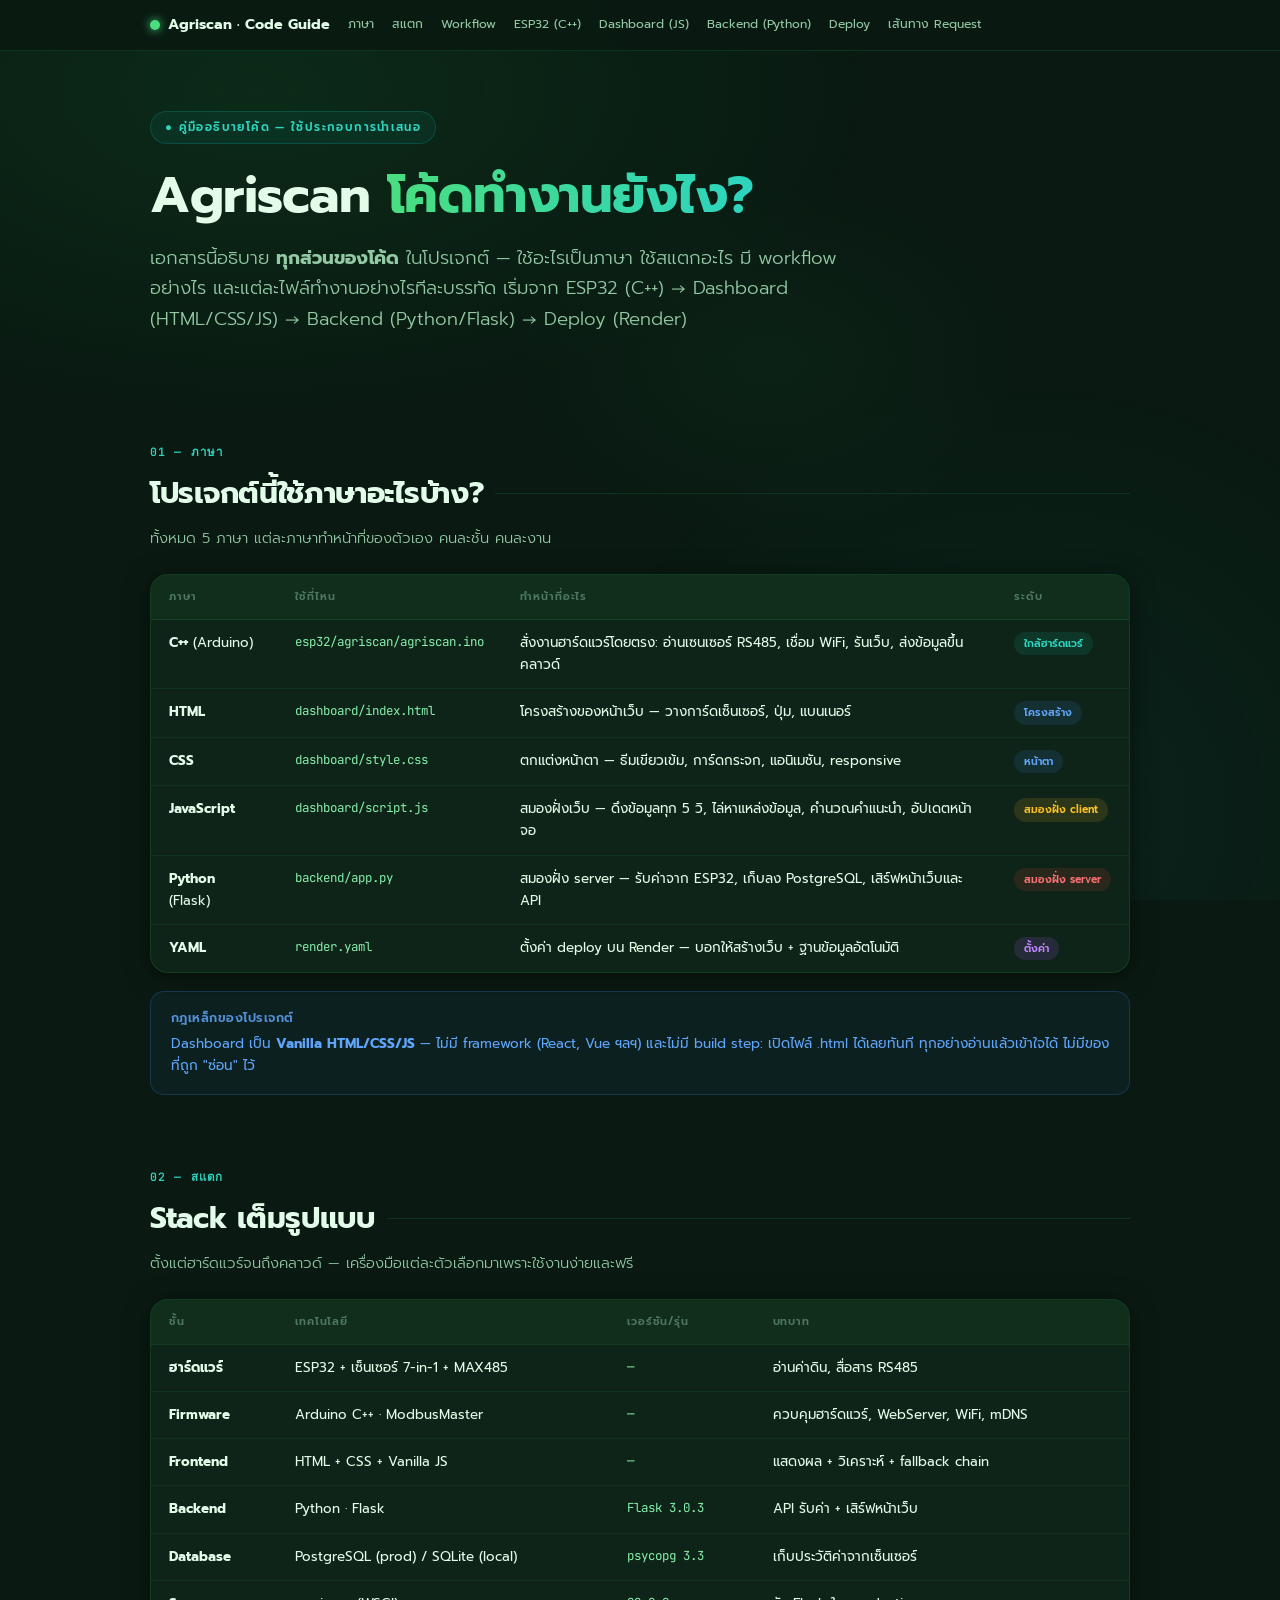
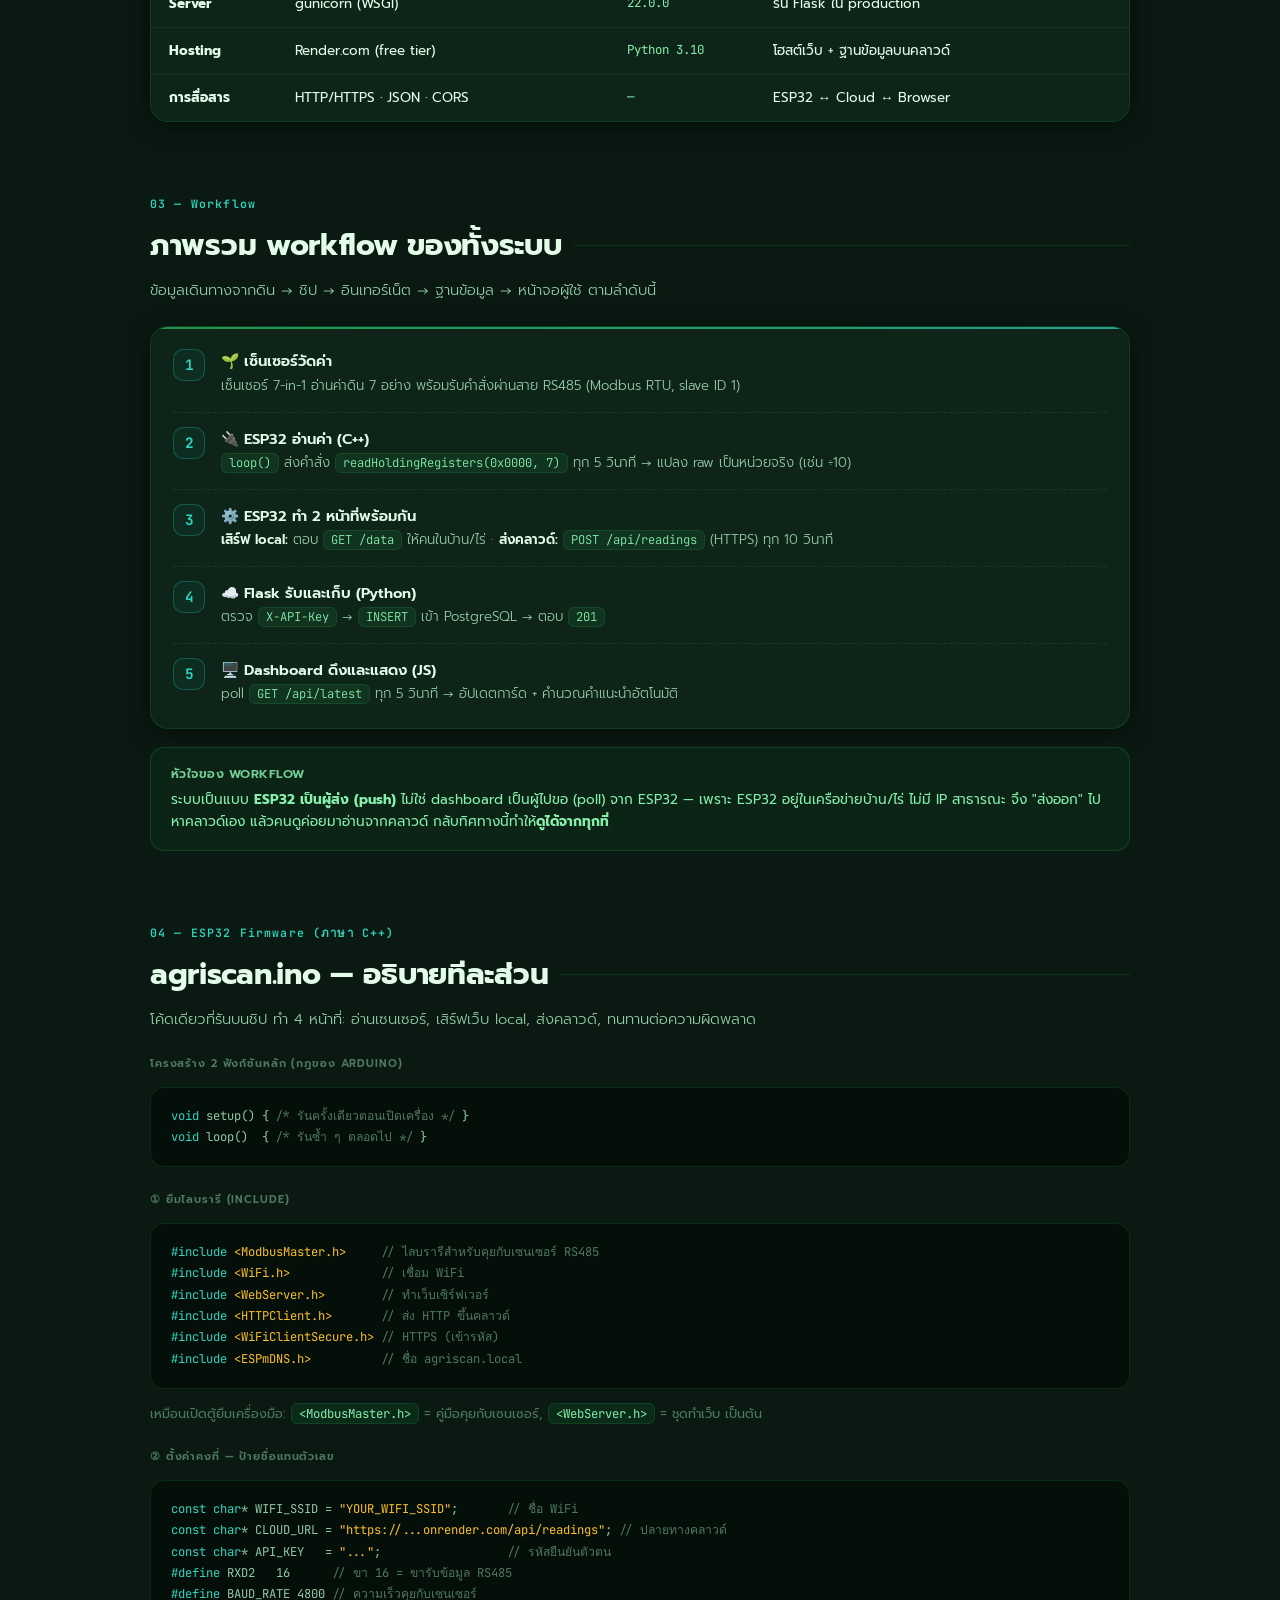
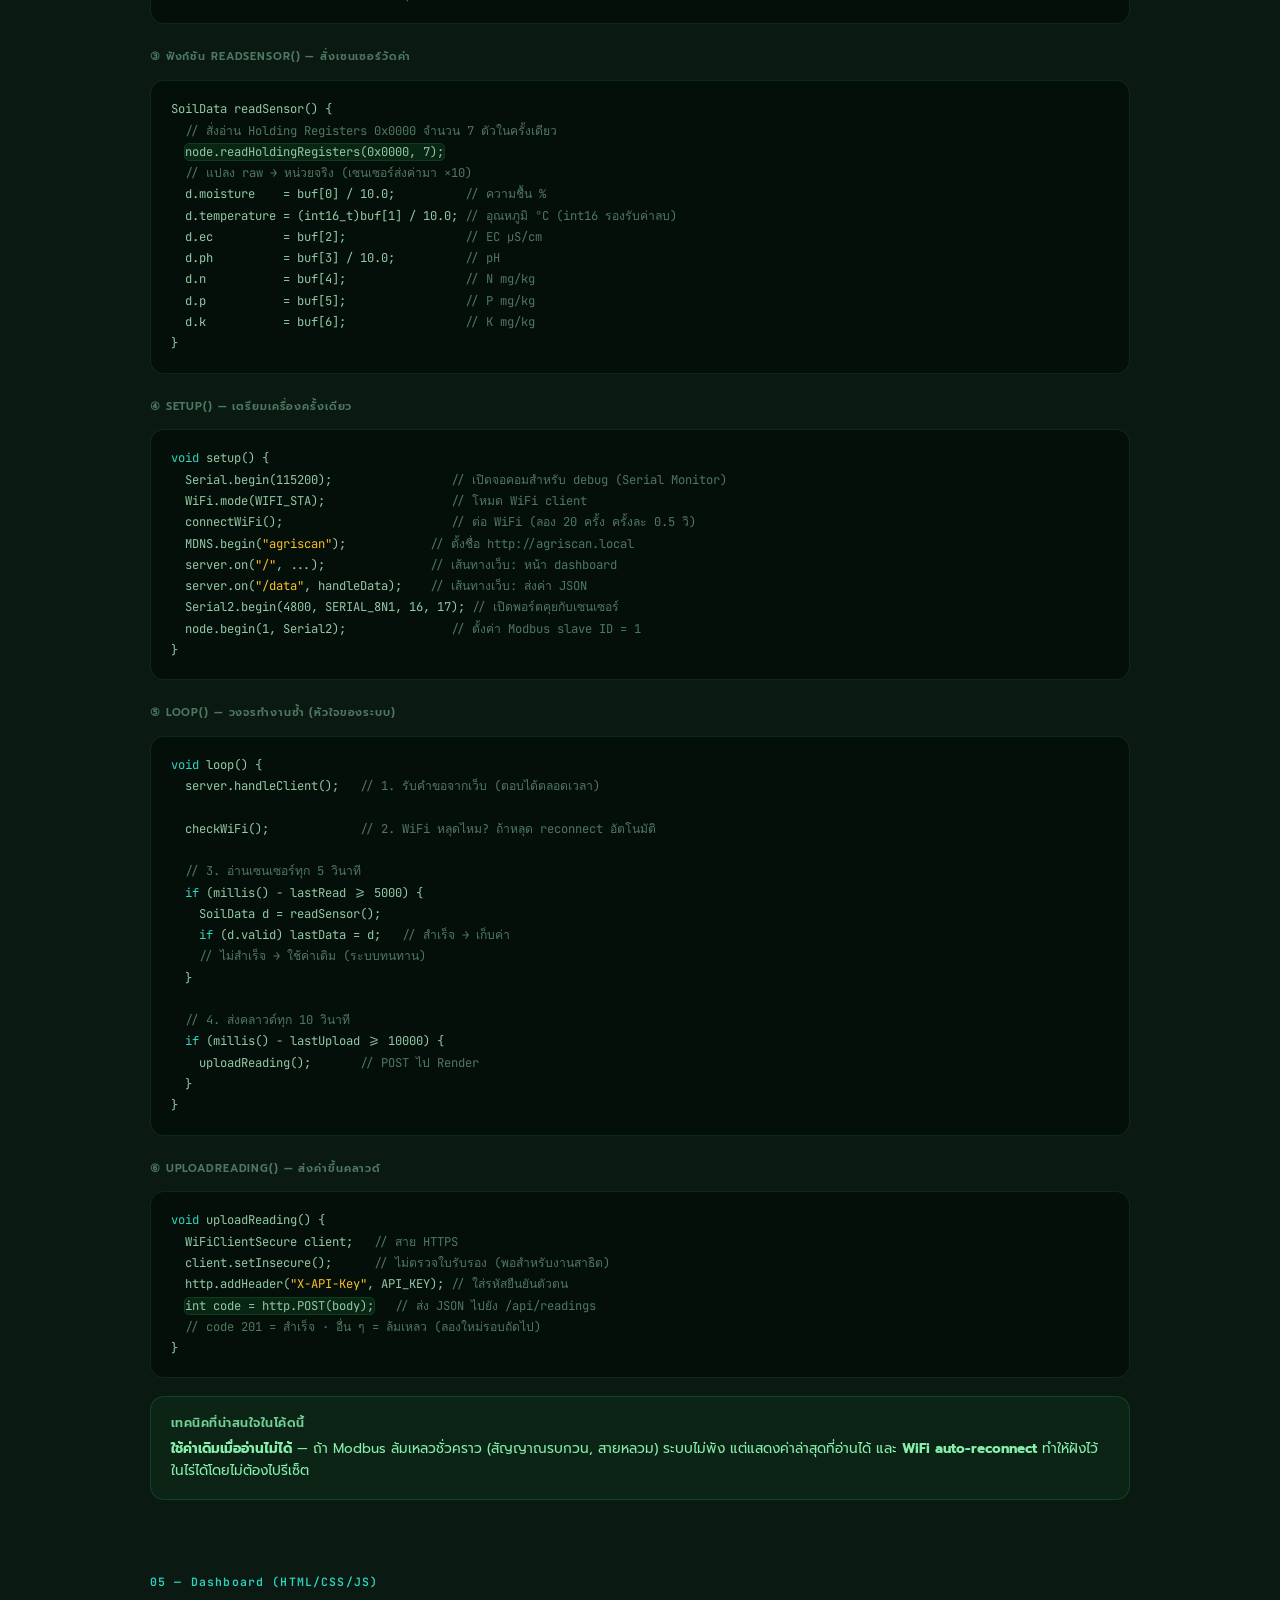
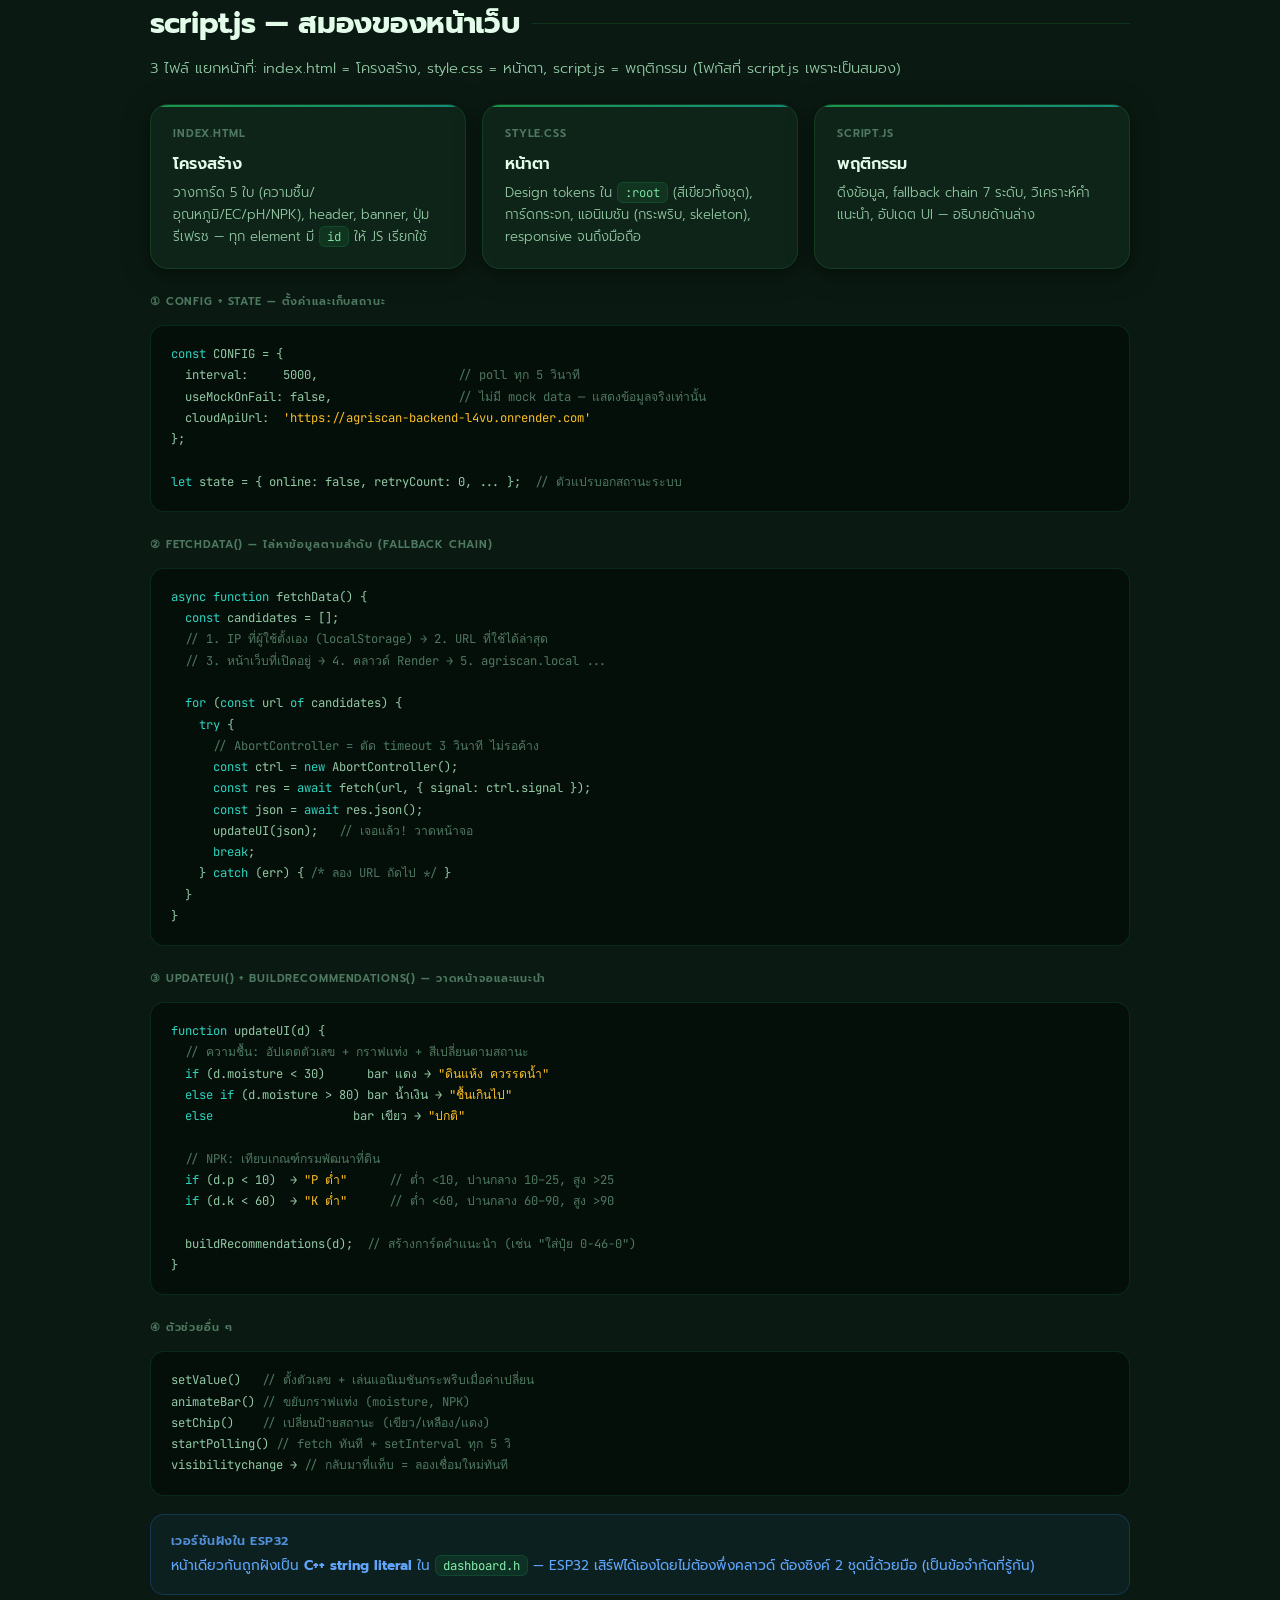
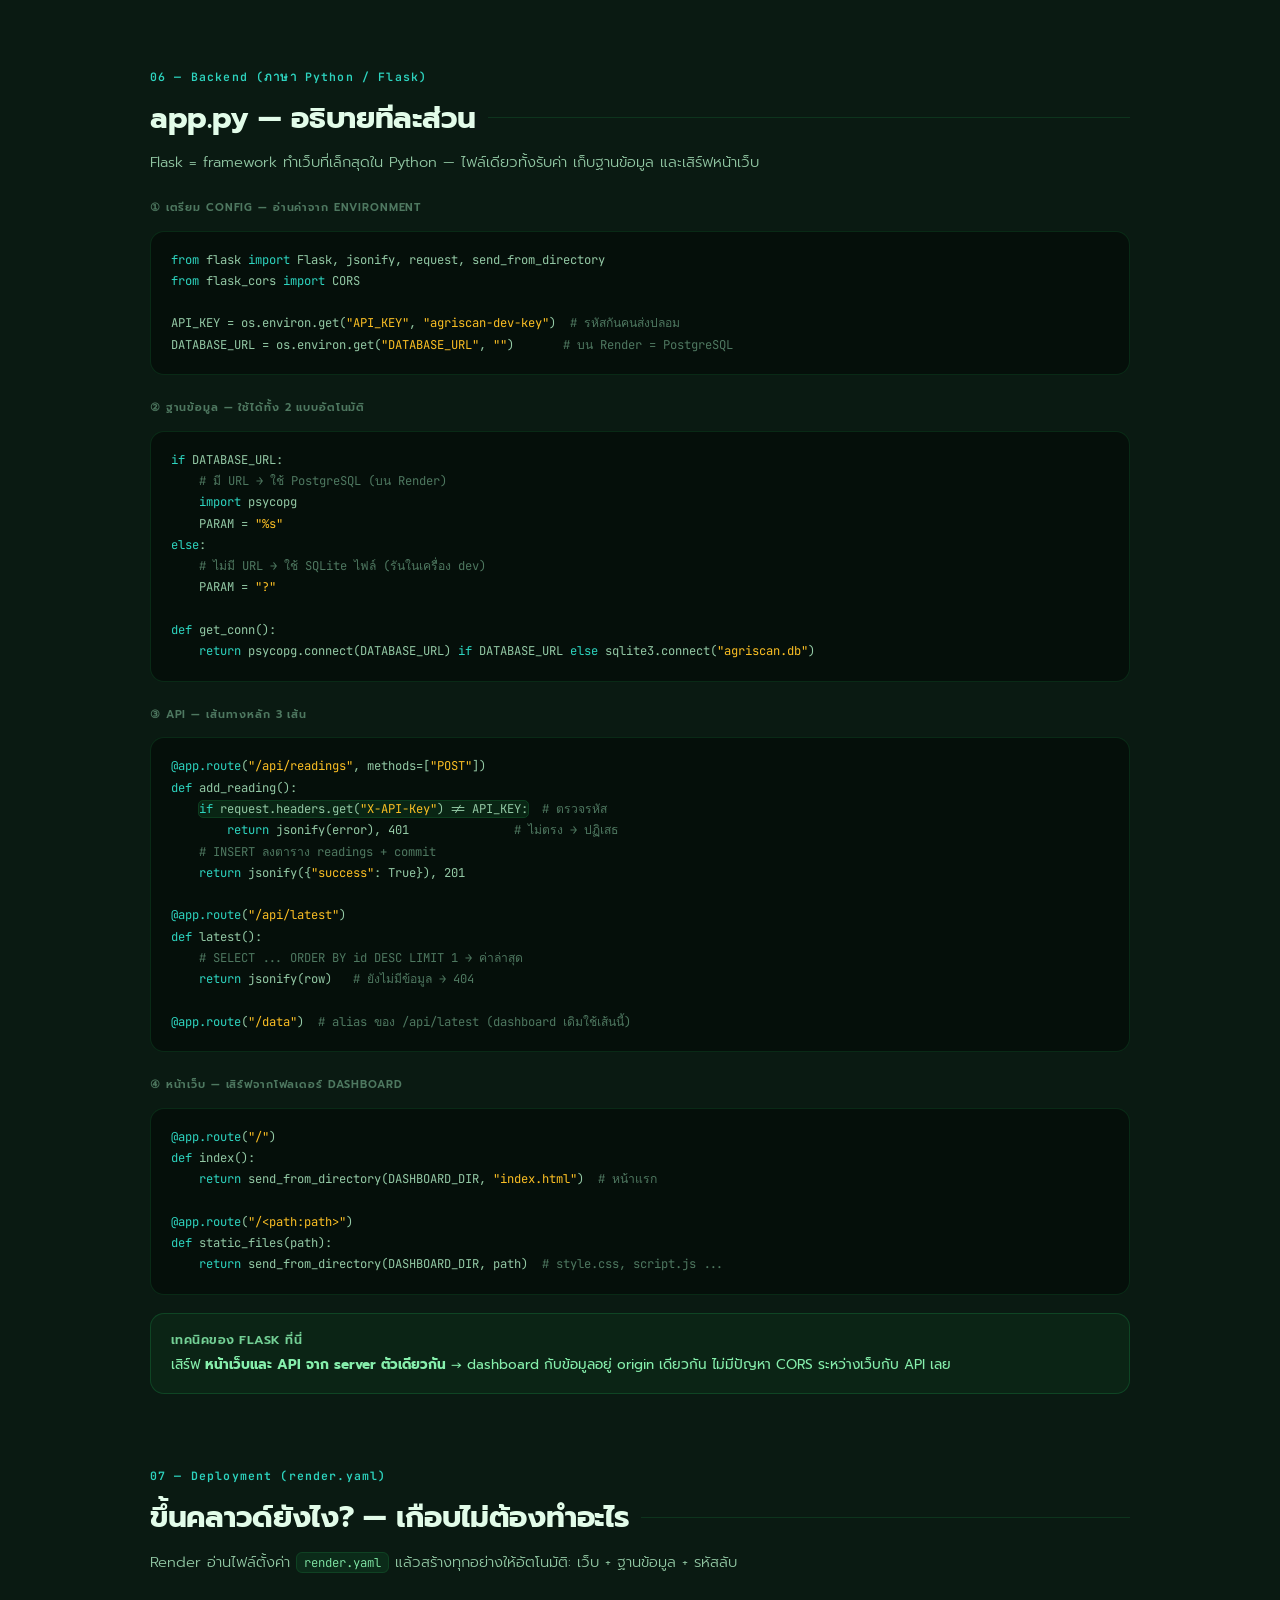
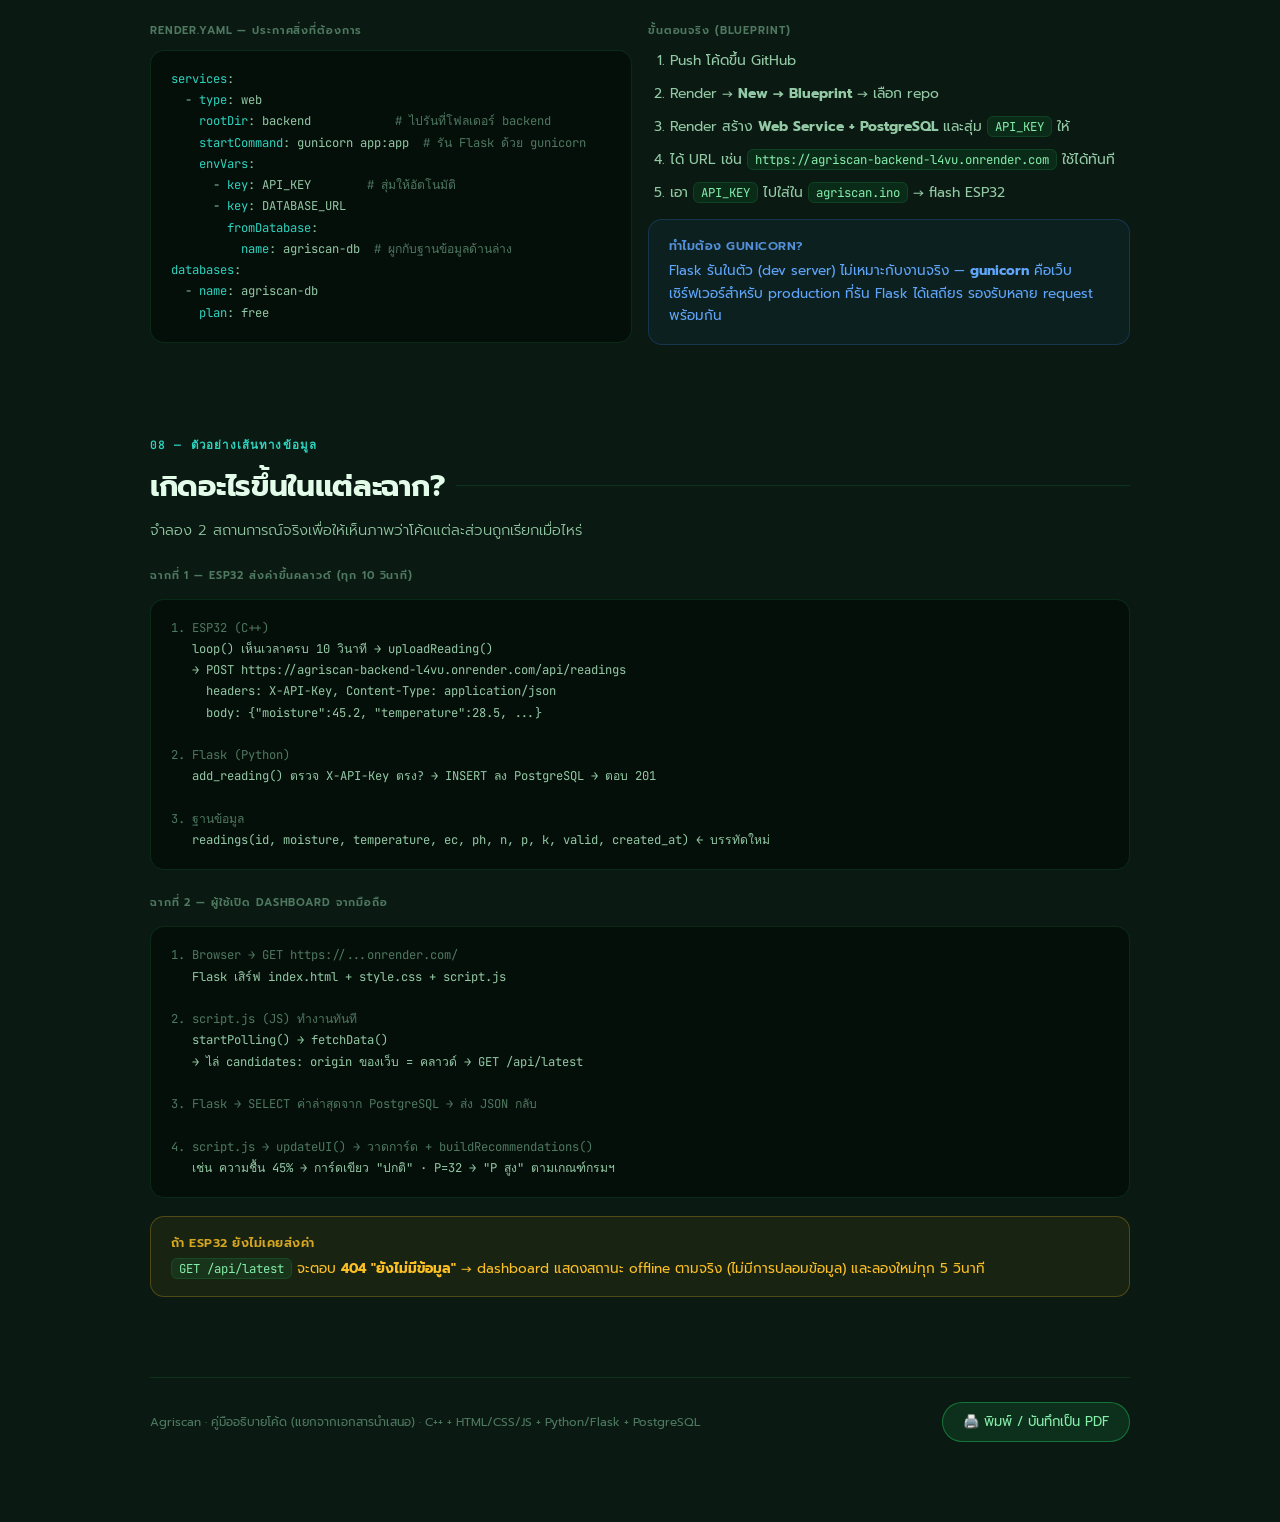
==== commit 0b95fbca: "Update data posting frequency to every 10 seconds and adjust related documentation" ====
--- a/agriscan-code-guide.html
+++ b/agriscan-code-guide.html
@@ -305,7 +305,7 @@
           <div class="wf-no">3</div>
           <div>
             <h4>⚙️ ESP32 ทำ 2 หน้าที่พร้อมกัน</h4>
-            <p><b>เสิร์ฟ local:</b> ตอบ <code class="inline">GET /data</code> ให้คนในบ้าน/ไร่ · <b>ส่งคลาวด์:</b> <code class="inline">POST /api/readings</code> (HTTPS) ทุก 1 นาที</p>
+            <p><b>เสิร์ฟ local:</b> ตอบ <code class="inline">GET /data</code> ให้คนในบ้าน/ไร่ · <b>ส่งคลาวด์:</b> <code class="inline">POST /api/readings</code> (HTTPS) ทุก 10 วินาที</p>
           </div>
         </div>
         <div class="wf-step">
@@ -397,8 +397,8 @@
     <span class="c">// ไม่สำเร็จ → ใช้ค่าเดิม (ระบบทนทาน)</span>
   }
 
-  <span class="c">// 4. ส่งคลาวด์ทุก 1 นาที</span>
-  <span class="k">if</span> (millis() - lastUpload &gt;= 60000) {
+  <span class="c">// 4. ส่งคลาวด์ทุก 10 วินาที</span>
+  <span class="k">if</span> (millis() - lastUpload &gt;= 10000) {
     uploadReading();       <span class="c">// POST ไป Render</span>
   }
 }</pre>
@@ -603,9 +603,9 @@
       <p>จำลอง 2 สถานการณ์จริงเพื่อให้เห็นภาพว่าโค้ดแต่ละส่วนถูกเรียกเมื่อไหร่</p>
     </div>
 
-    <div class="sub-label reveal">ฉากที่ 1 — ESP32 ส่งค่าขึ้นคลาวด์ (ทุก 1 นาที)</div>
+    <div class="sub-label reveal">ฉากที่ 1 — ESP32 ส่งค่าขึ้นคลาวด์ (ทุก 10 วินาที)</div>
 <pre class="reveal"><span class="c">1. ESP32 (C++)</span>
-   loop() เห็นเวลาครบ 1 นาที → uploadReading()
+   loop() เห็นเวลาครบ 10 วินาที → uploadReading()
    → POST https://agriscan-backend-l4vu.onrender.com/api/readings
      headers: X-API-Key, Content-Type: application/json
      body: {"moisture":45.2, "temperature":28.5, ...}
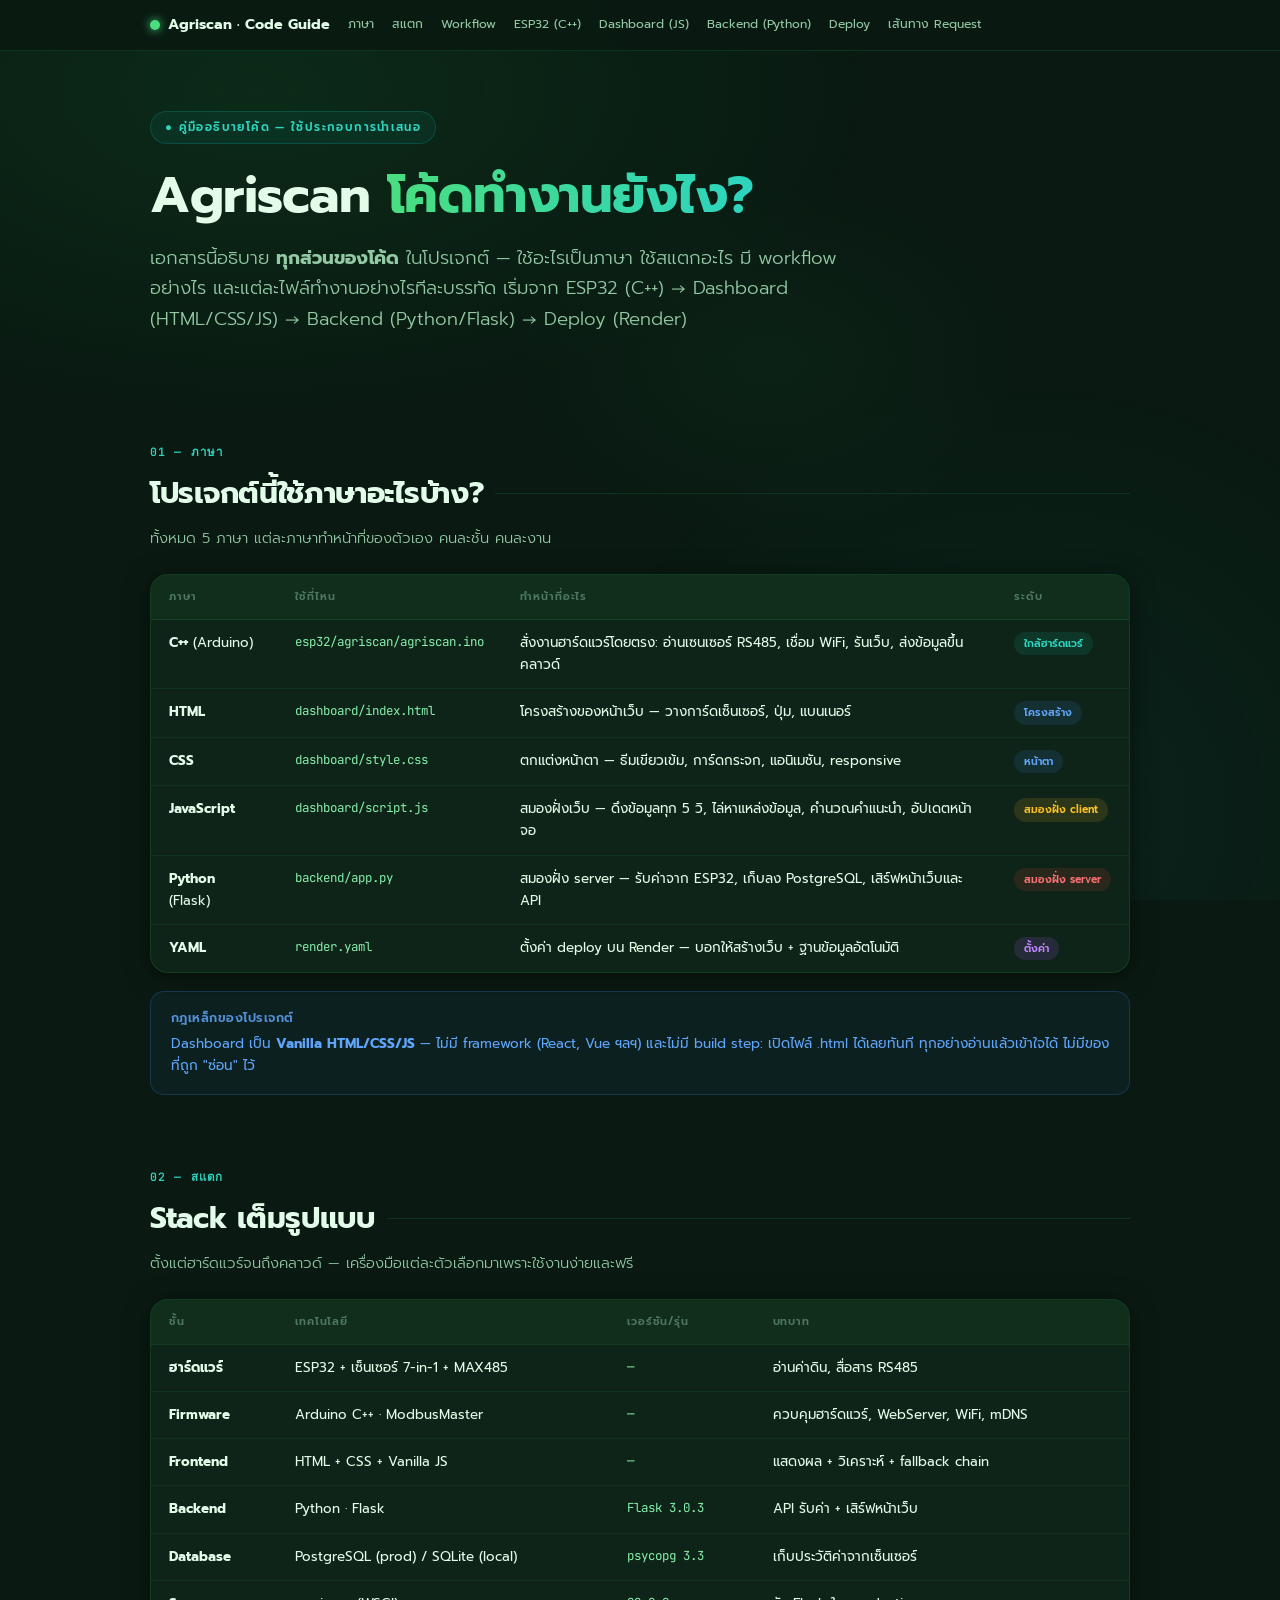
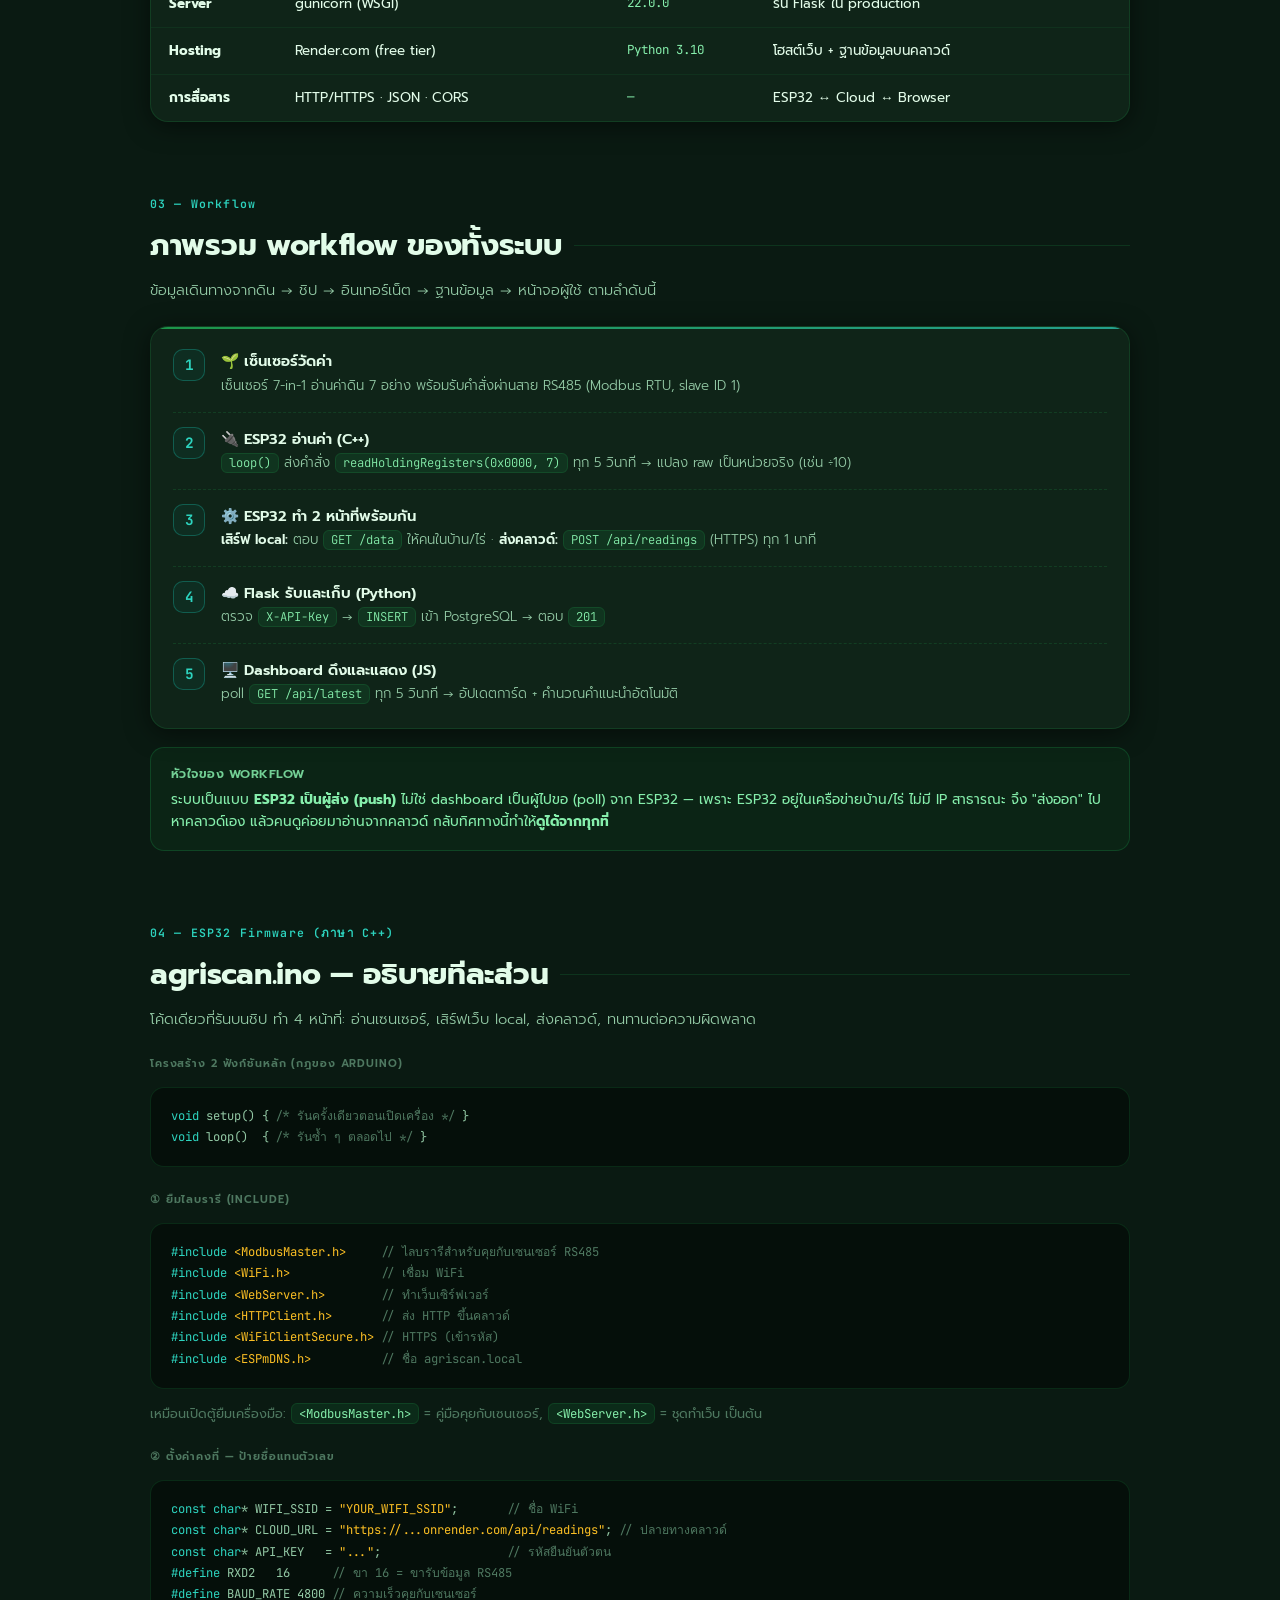
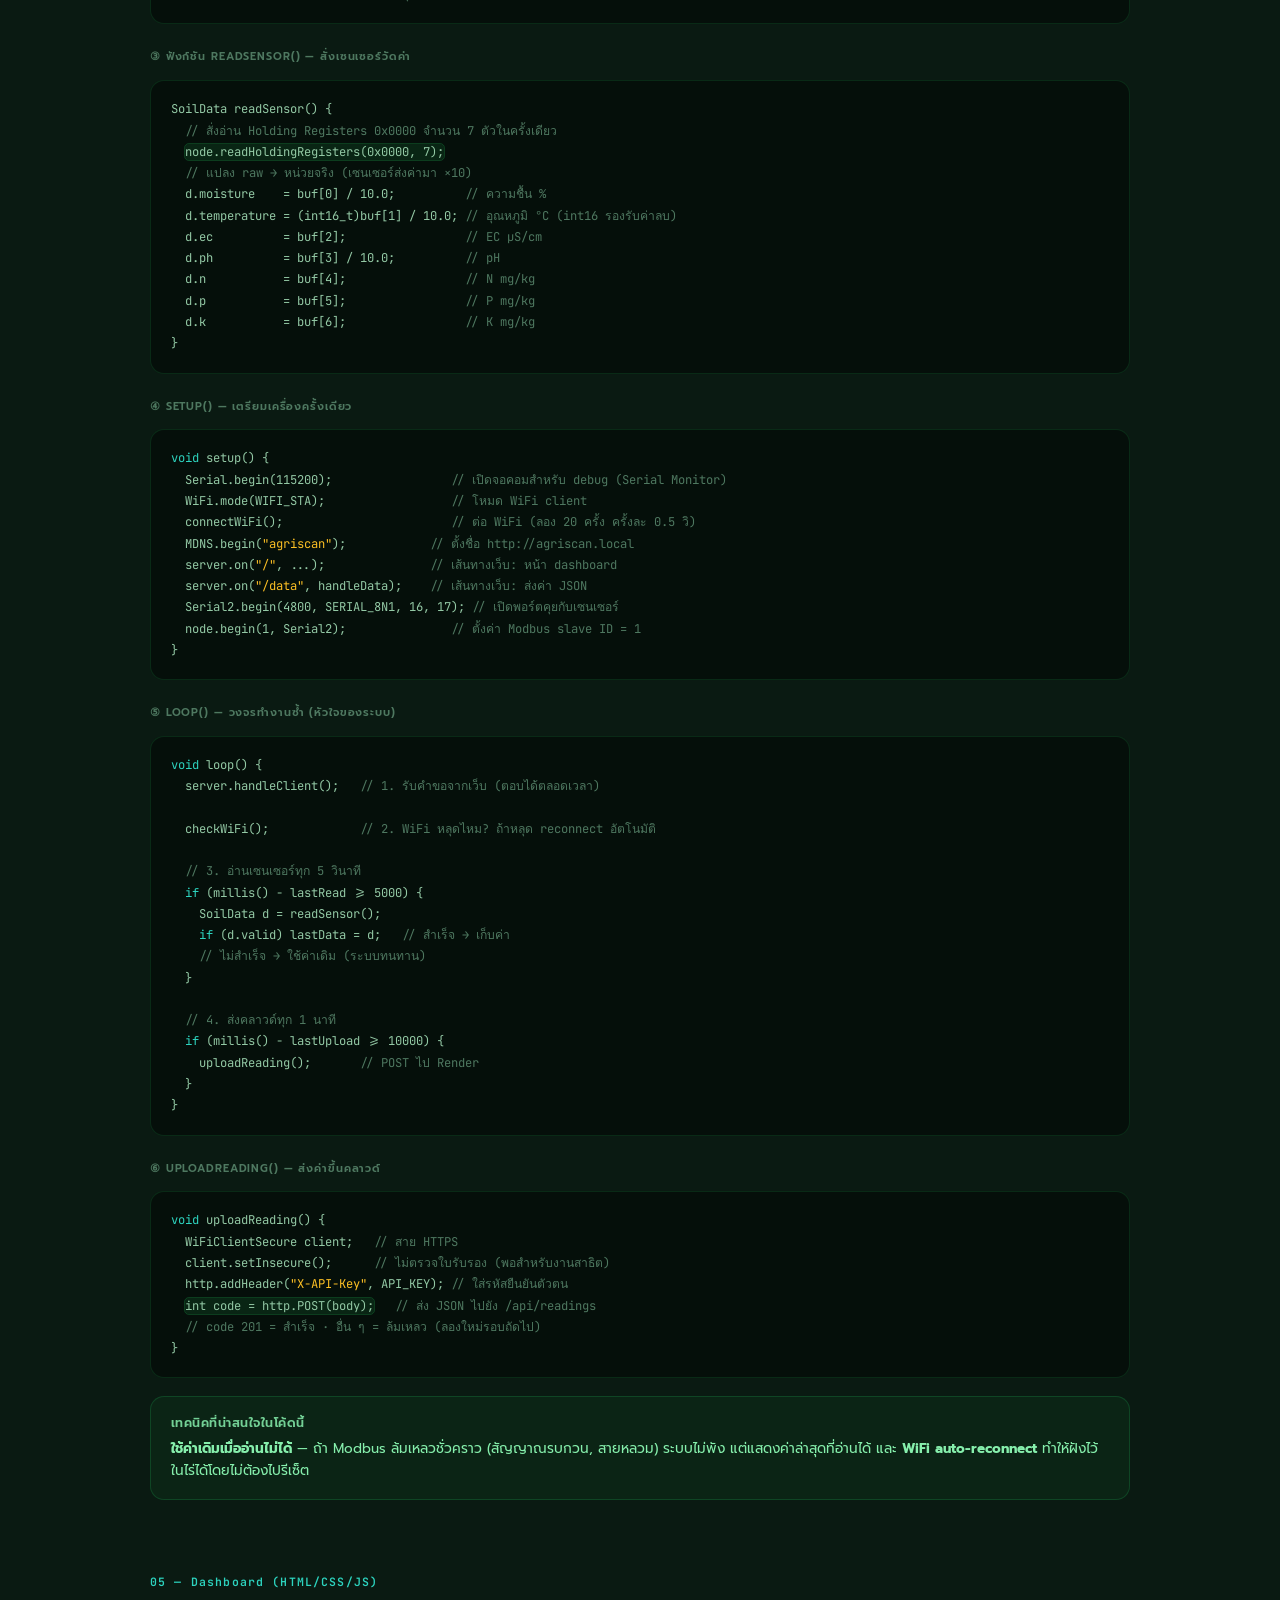
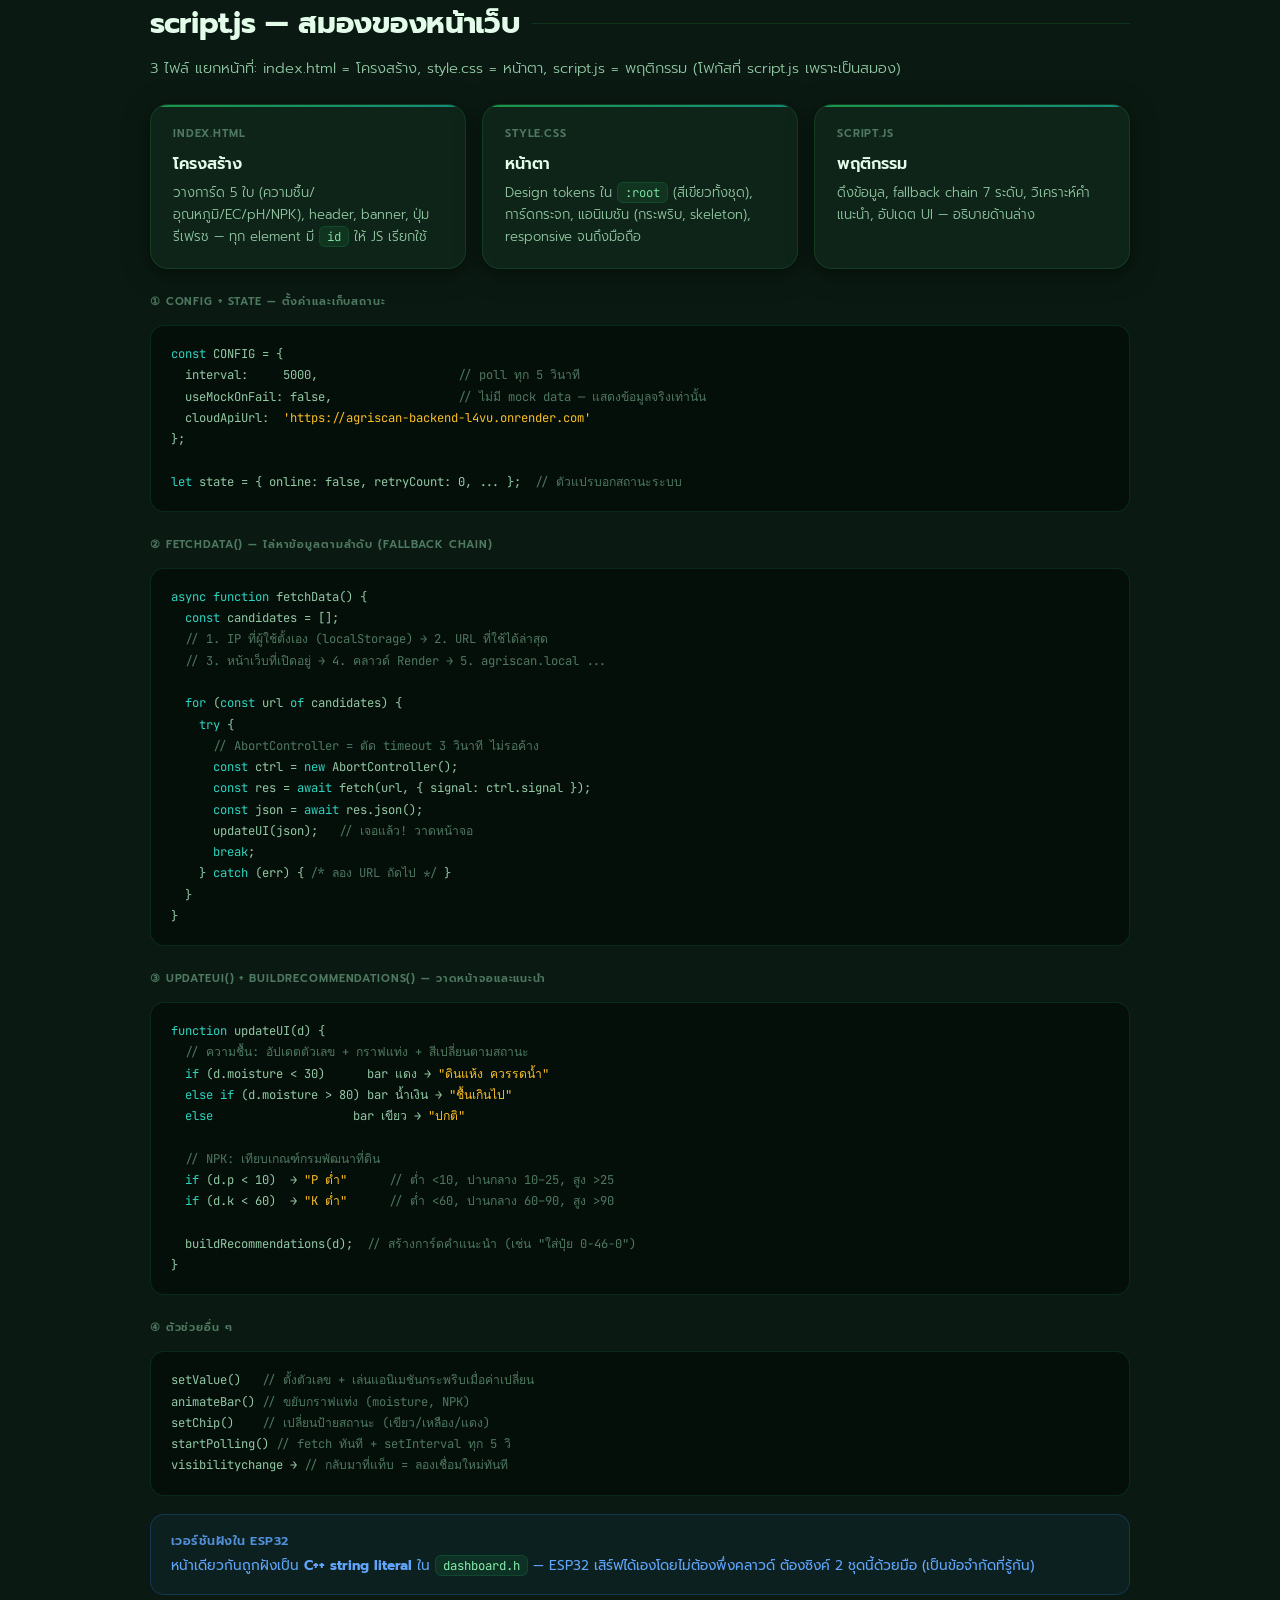
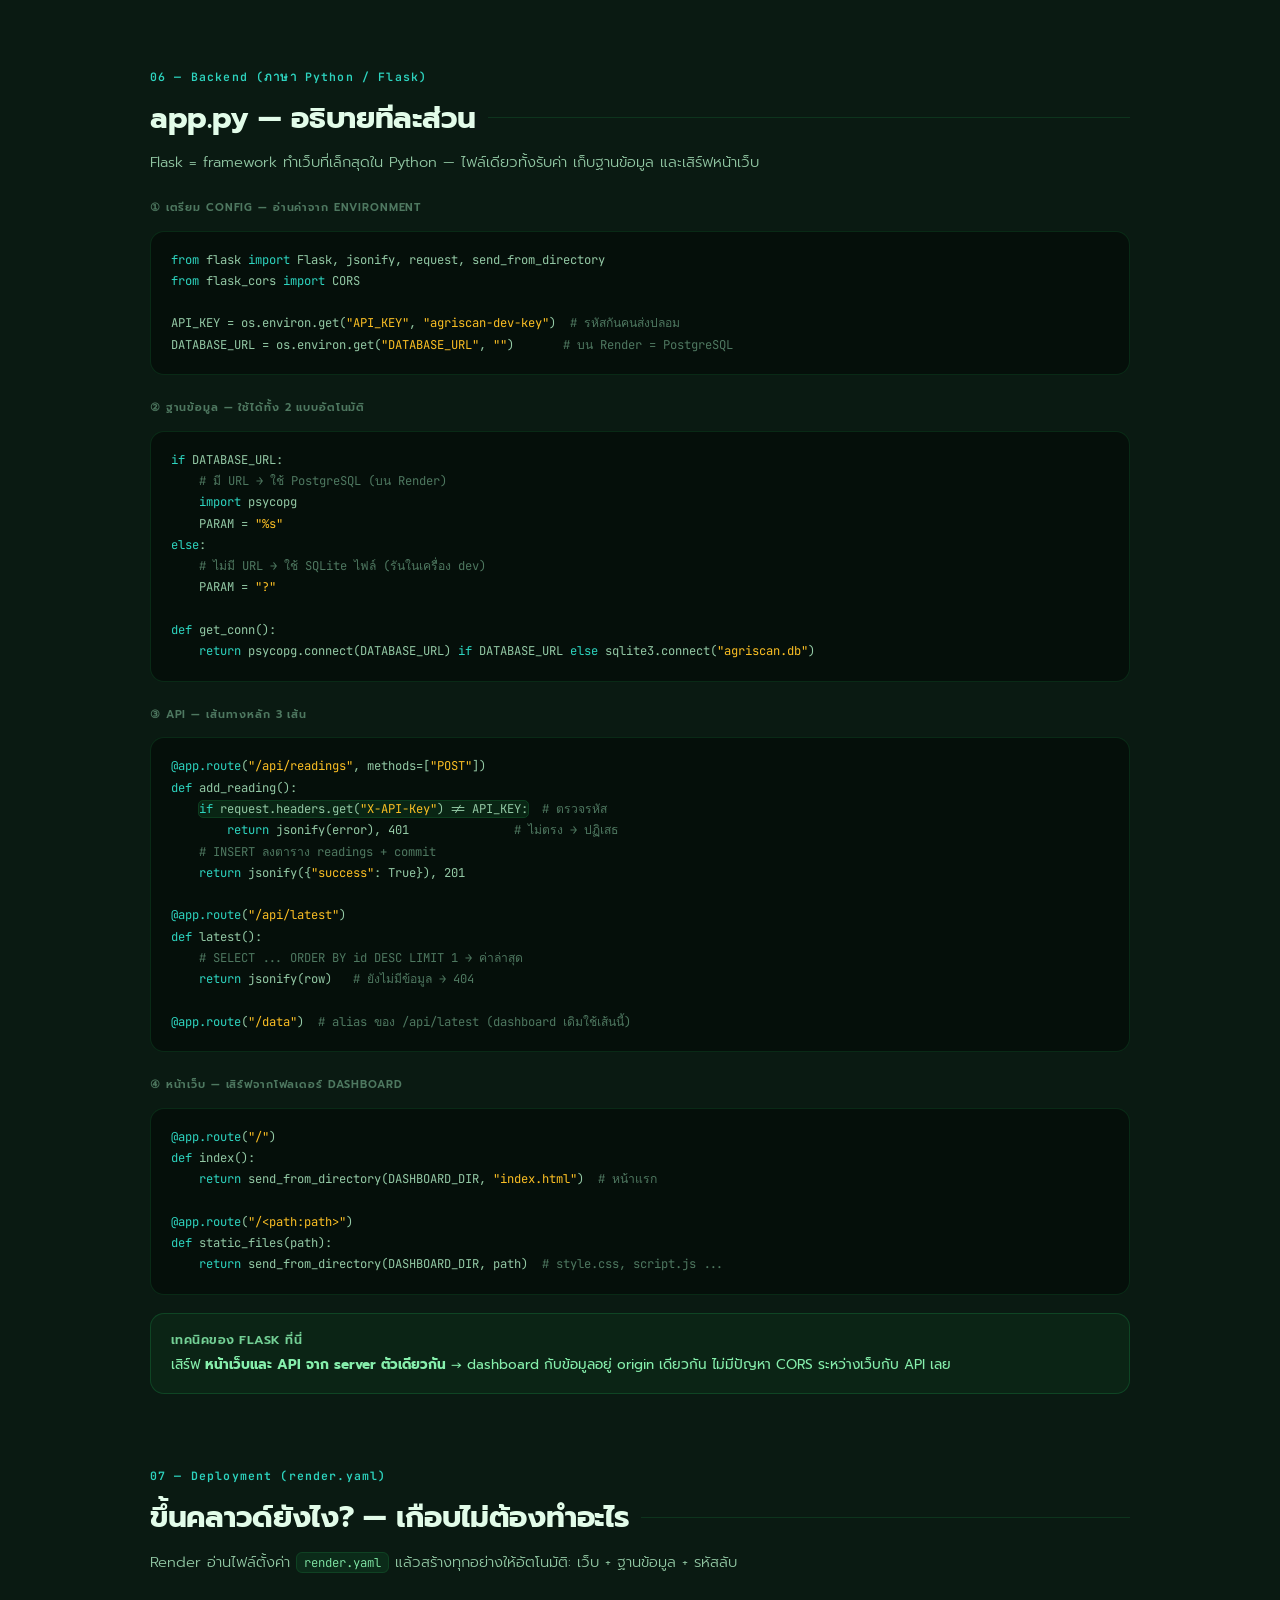
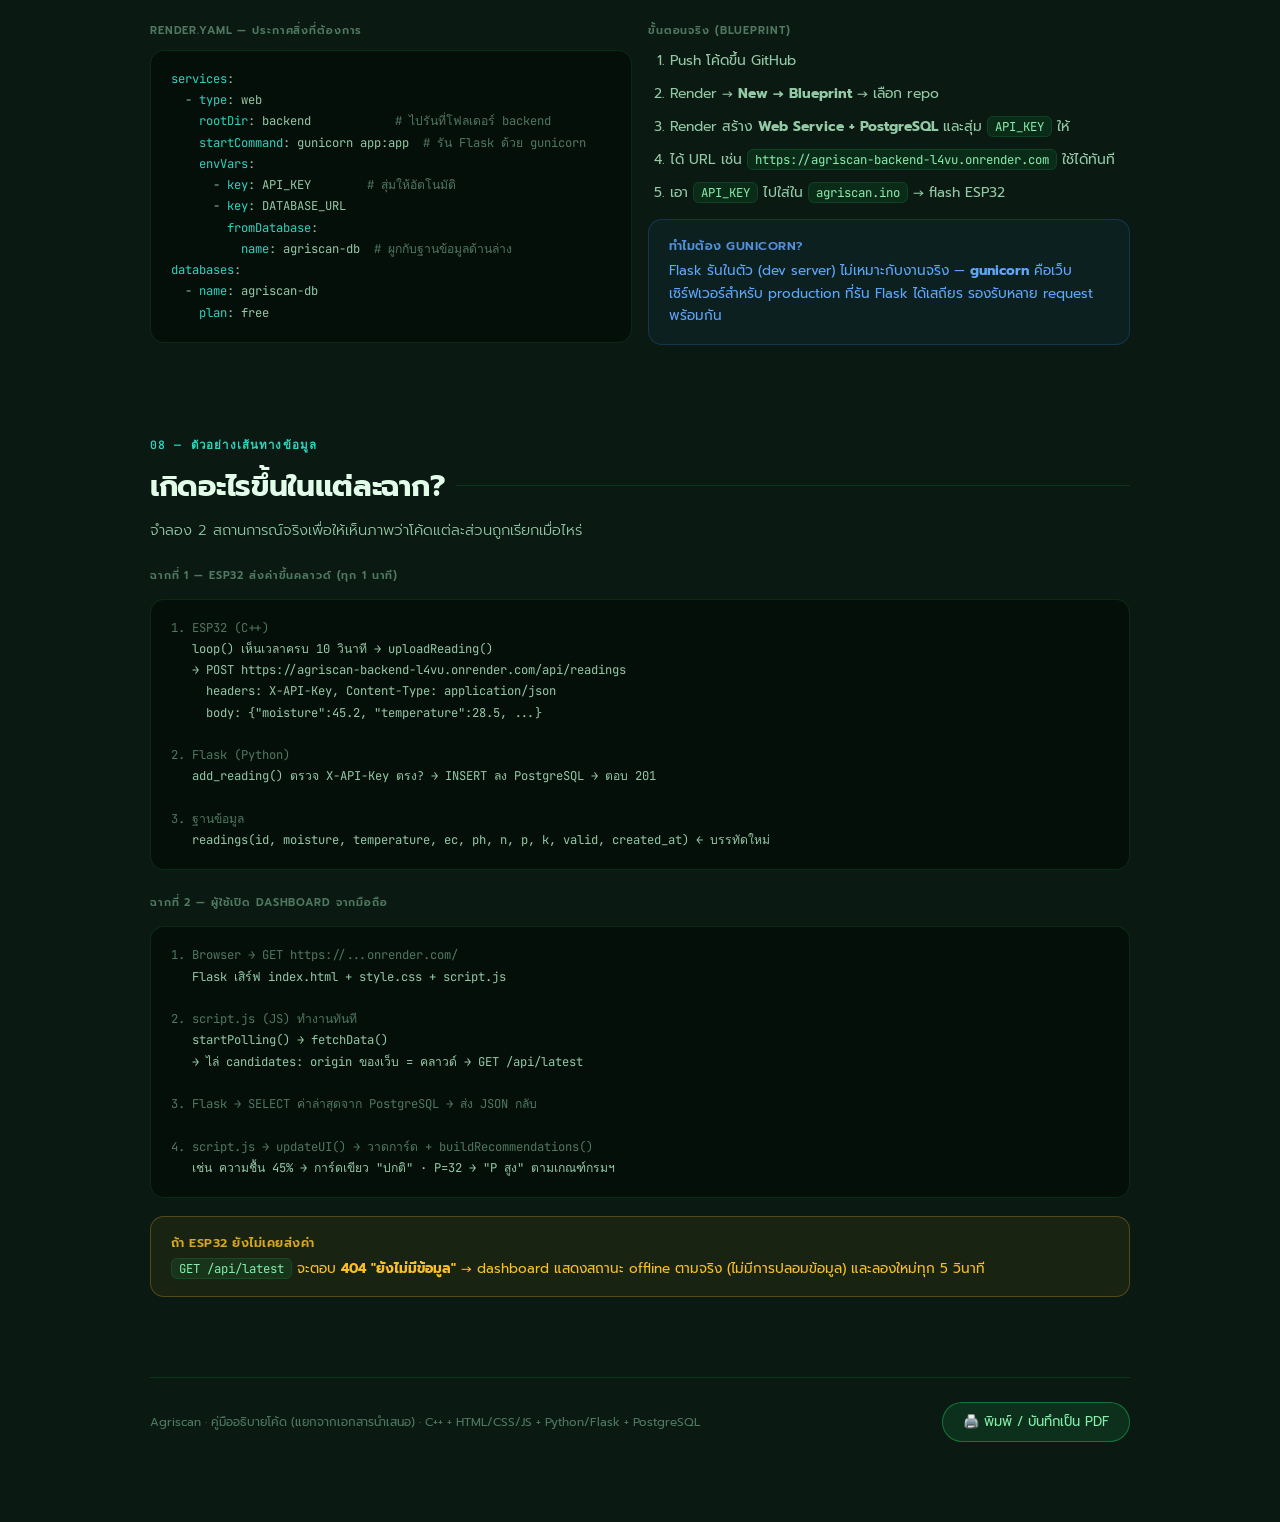
==== commit a5a75ea3: "Update data posting frequency to every 1 minute and implement automatic cleanup for old readings" ====
--- a/agriscan-code-guide.html
+++ b/agriscan-code-guide.html
@@ -305,7 +305,7 @@
           <div class="wf-no">3</div>
           <div>
             <h4>⚙️ ESP32 ทำ 2 หน้าที่พร้อมกัน</h4>
-            <p><b>เสิร์ฟ local:</b> ตอบ <code class="inline">GET /data</code> ให้คนในบ้าน/ไร่ · <b>ส่งคลาวด์:</b> <code class="inline">POST /api/readings</code> (HTTPS) ทุก 10 วินาที</p>
+            <p><b>เสิร์ฟ local:</b> ตอบ <code class="inline">GET /data</code> ให้คนในบ้าน/ไร่ · <b>ส่งคลาวด์:</b> <code class="inline">POST /api/readings</code> (HTTPS) ทุก 1 นาที</p>
           </div>
         </div>
         <div class="wf-step">
@@ -397,7 +397,7 @@
     <span class="c">// ไม่สำเร็จ → ใช้ค่าเดิม (ระบบทนทาน)</span>
   }
 
-  <span class="c">// 4. ส่งคลาวด์ทุก 10 วินาที</span>
+  <span class="c">// 4. ส่งคลาวด์ทุก 1 นาที</span>
   <span class="k">if</span> (millis() - lastUpload &gt;= 10000) {
     uploadReading();       <span class="c">// POST ไป Render</span>
   }
@@ -603,7 +603,7 @@
       <p>จำลอง 2 สถานการณ์จริงเพื่อให้เห็นภาพว่าโค้ดแต่ละส่วนถูกเรียกเมื่อไหร่</p>
     </div>
 
-    <div class="sub-label reveal">ฉากที่ 1 — ESP32 ส่งค่าขึ้นคลาวด์ (ทุก 10 วินาที)</div>
+    <div class="sub-label reveal">ฉากที่ 1 — ESP32 ส่งค่าขึ้นคลาวด์ (ทุก 1 นาที)</div>
 <pre class="reveal"><span class="c">1. ESP32 (C++)</span>
    loop() เห็นเวลาครบ 10 วินาที → uploadReading()
    → POST https://agriscan-backend-l4vu.onrender.com/api/readings
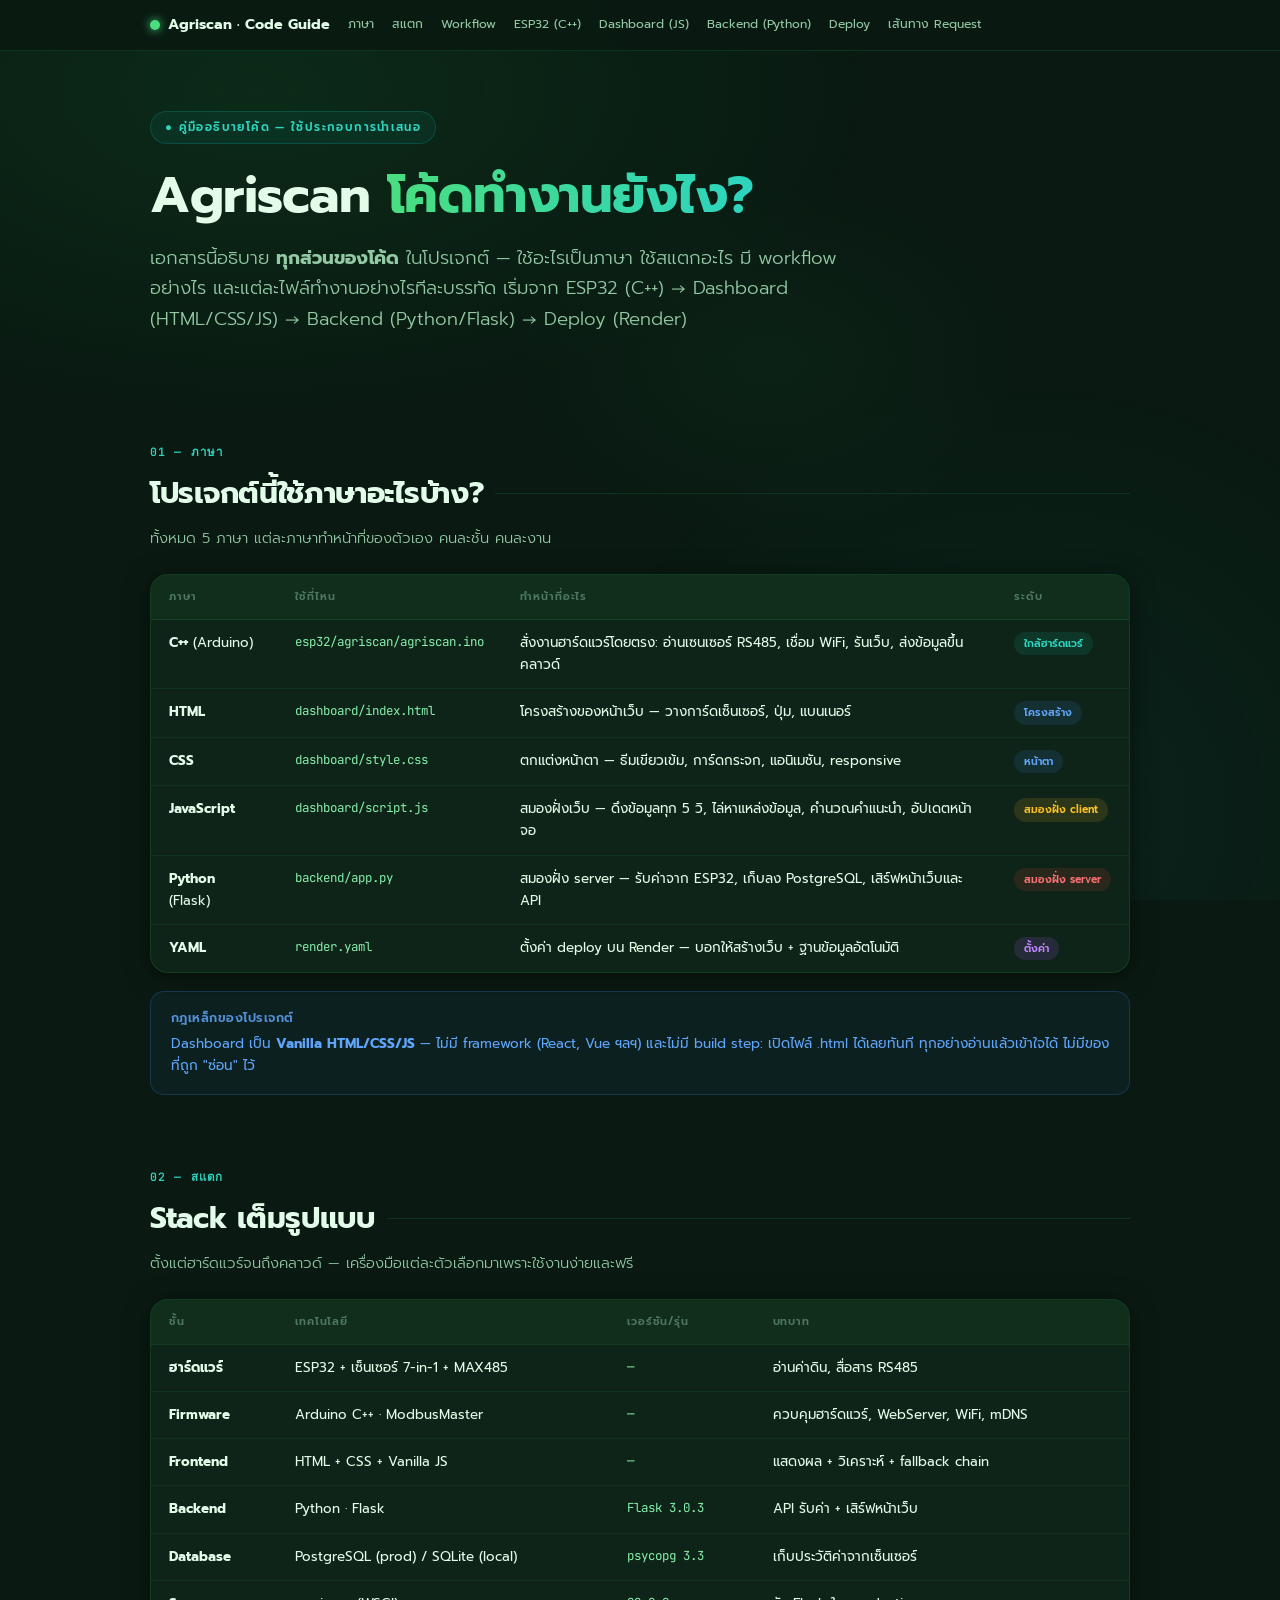
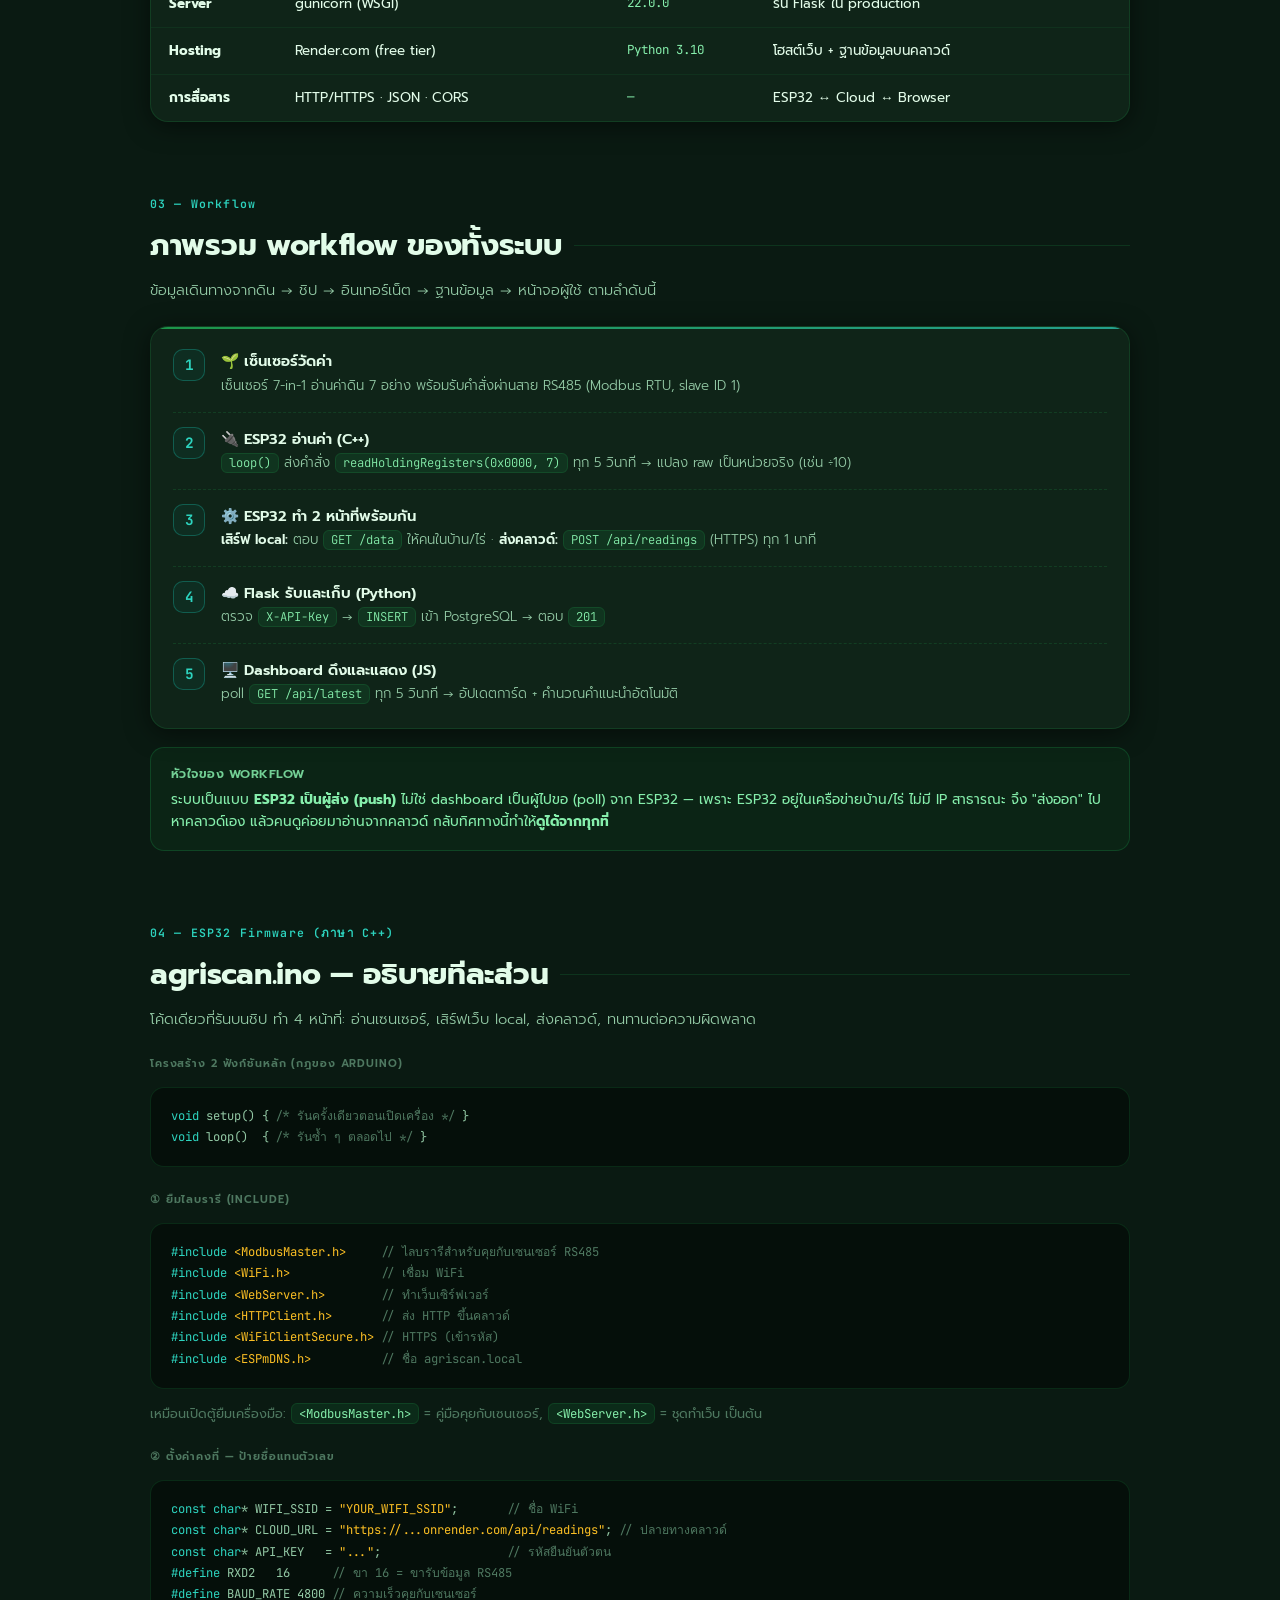
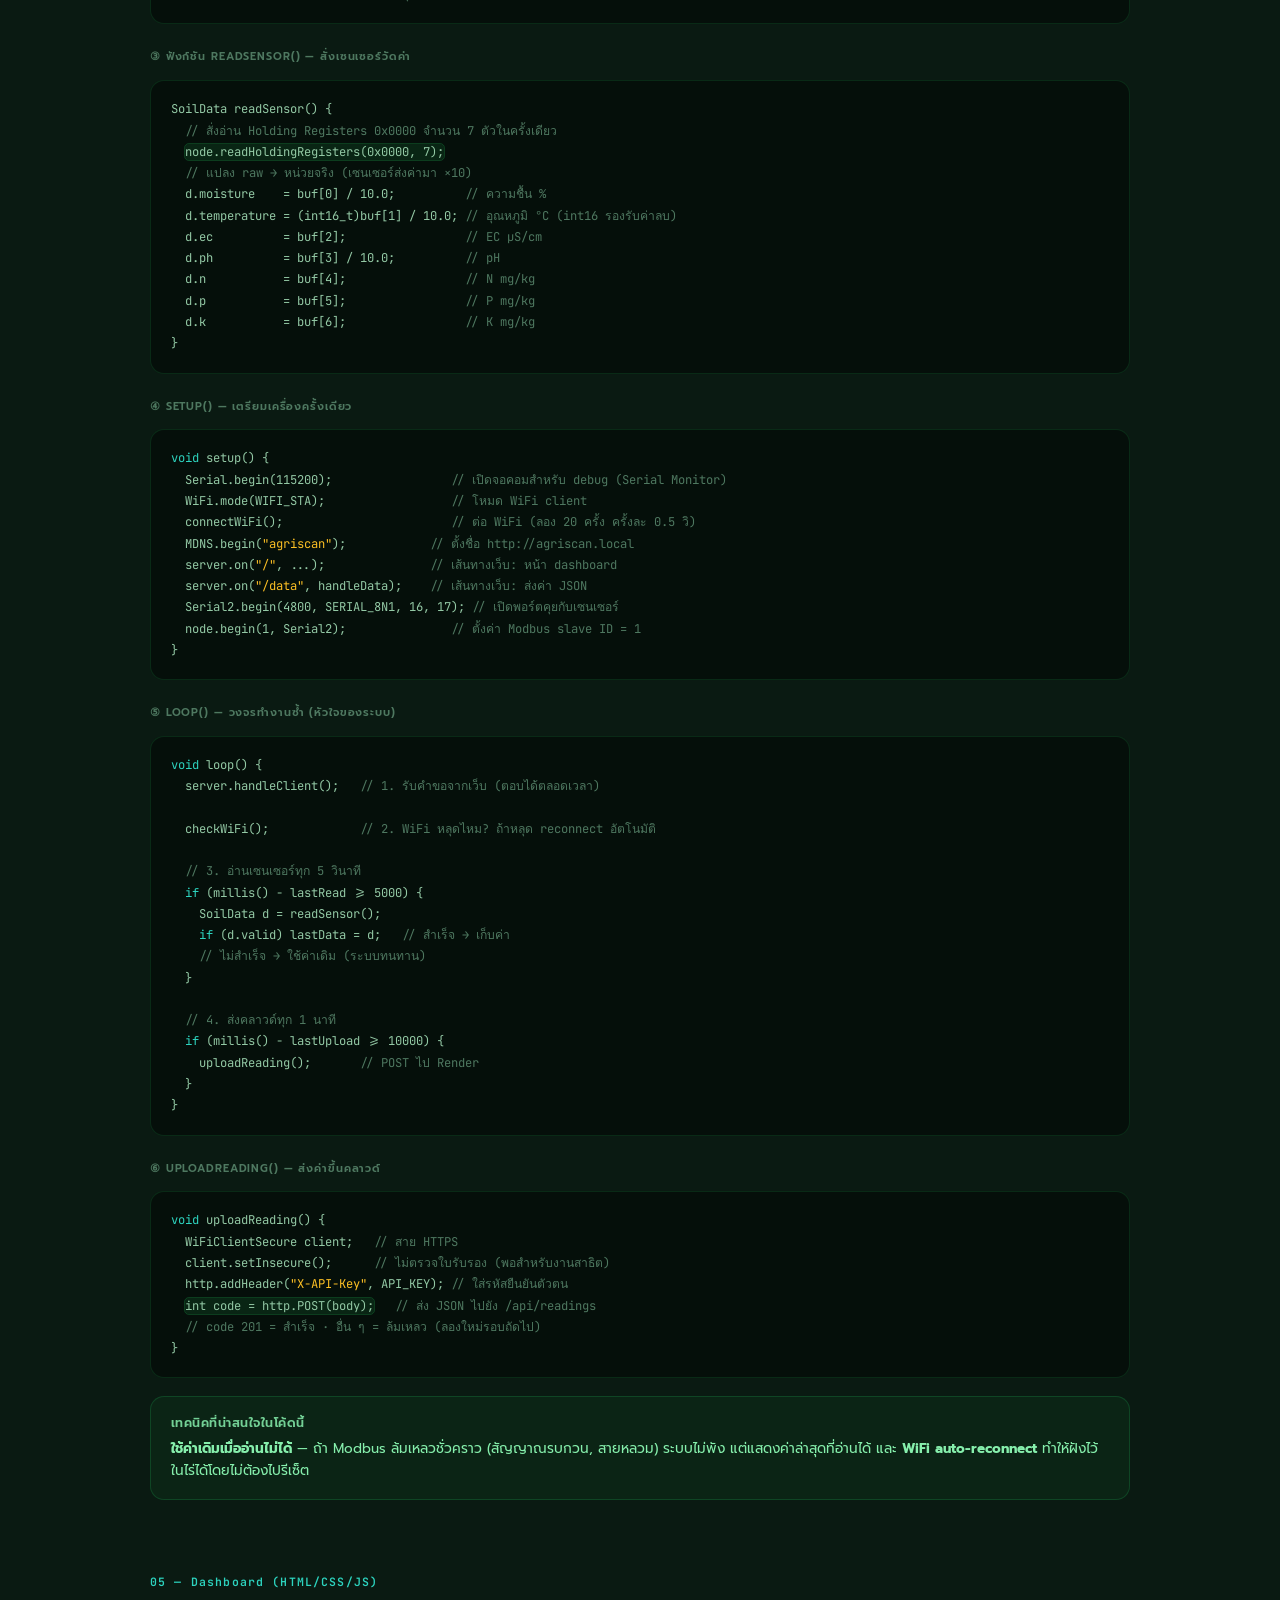
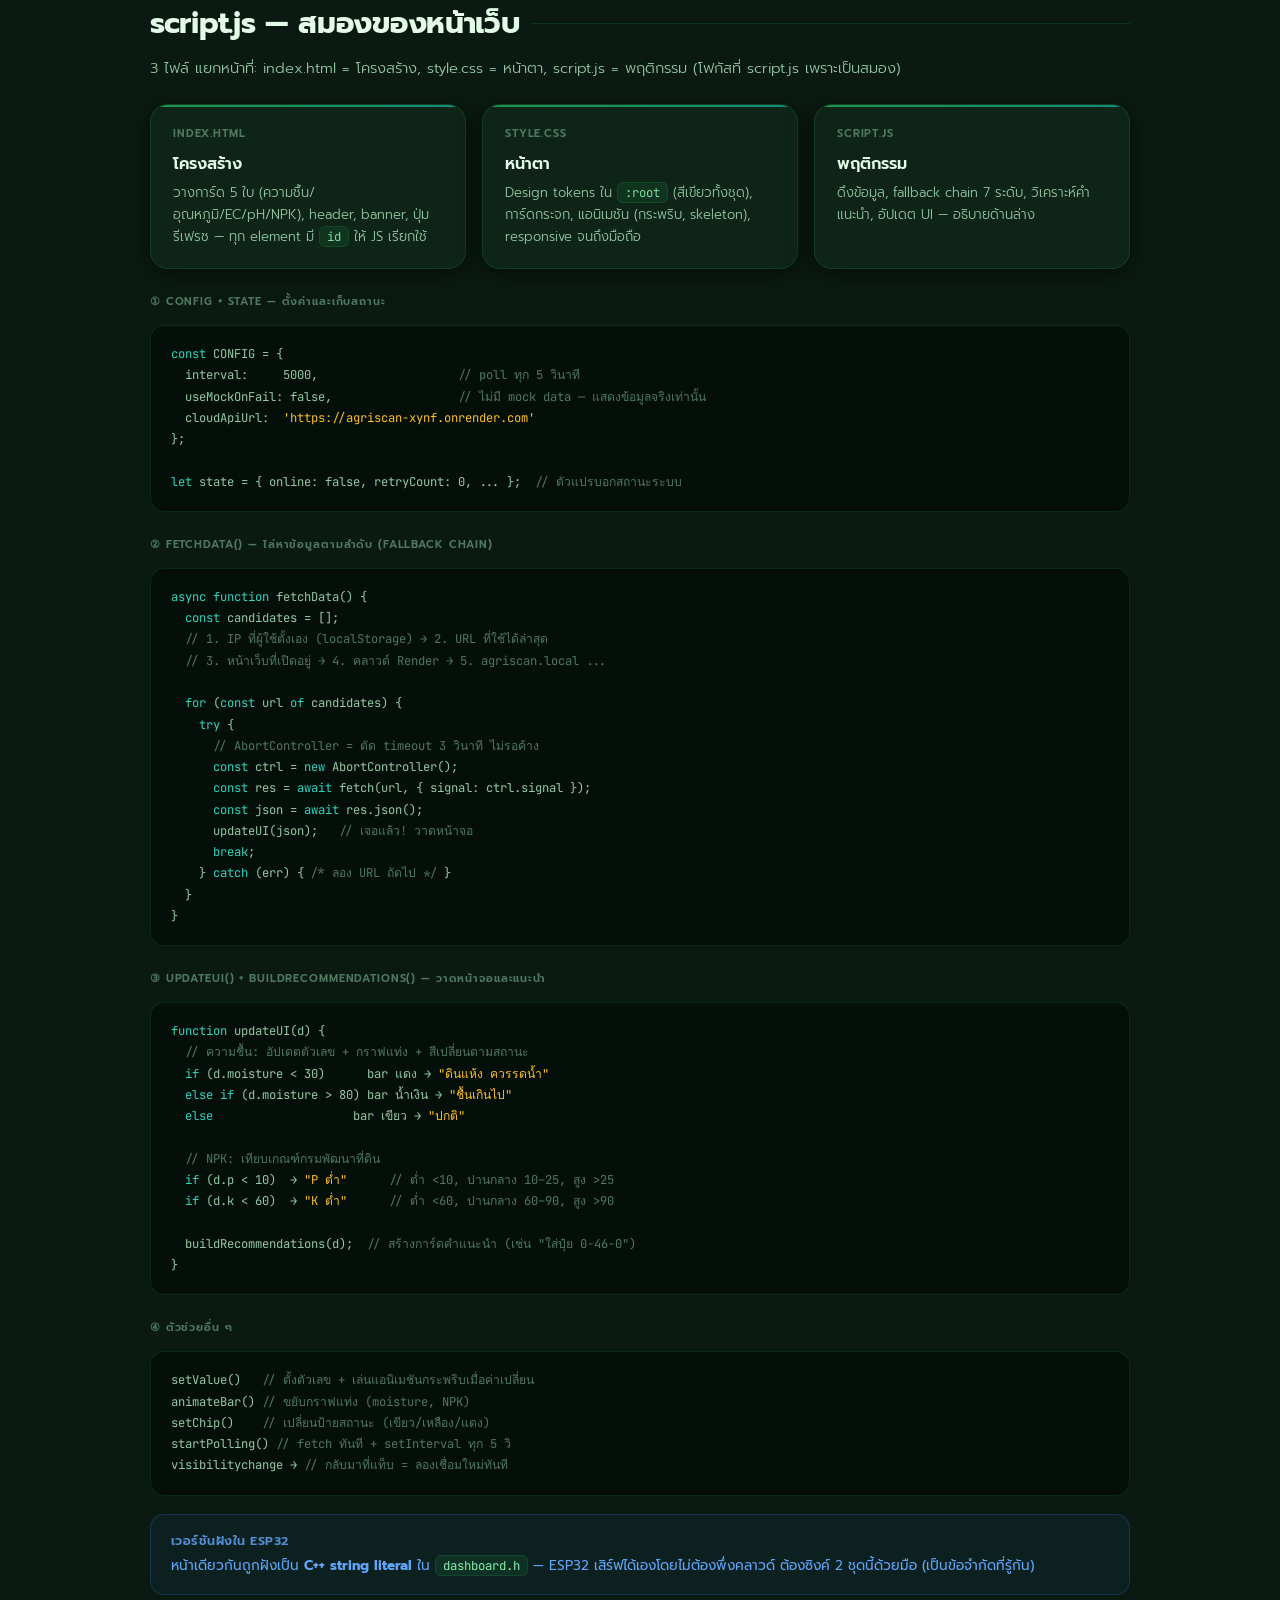
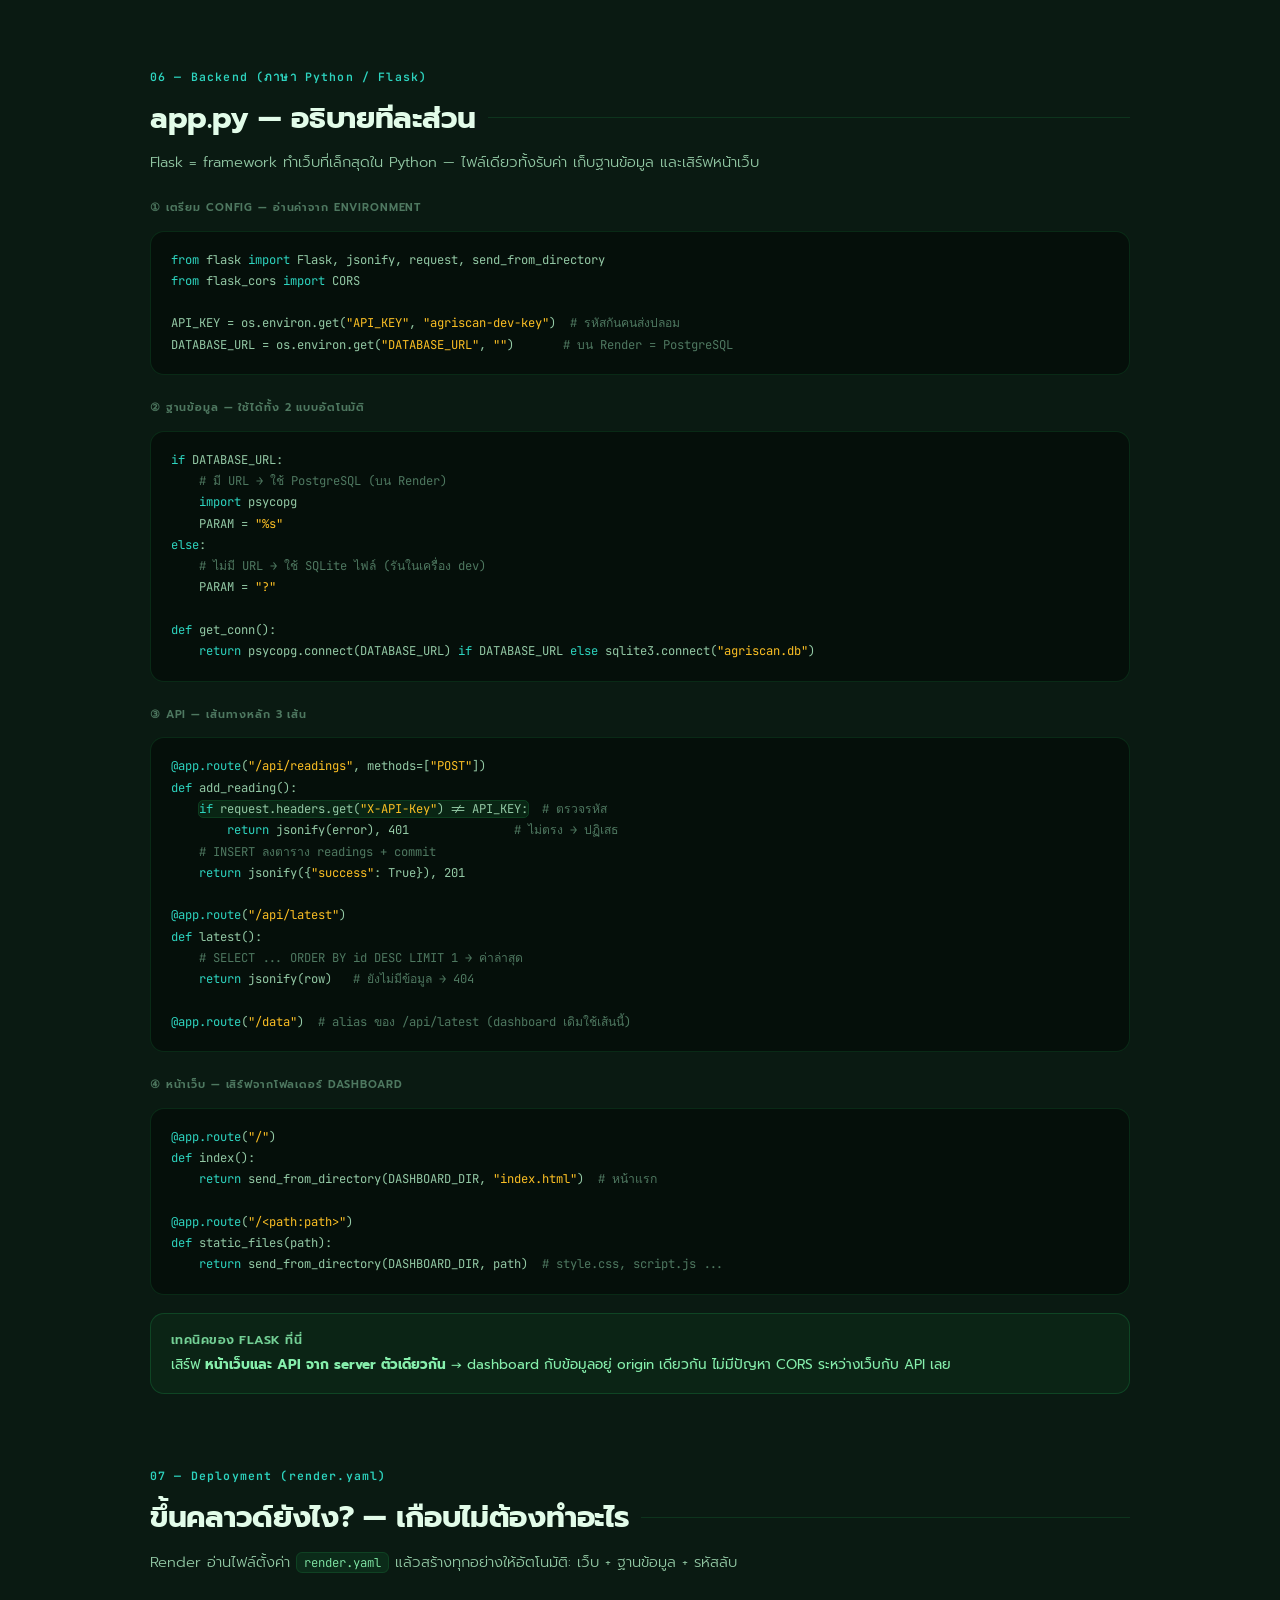
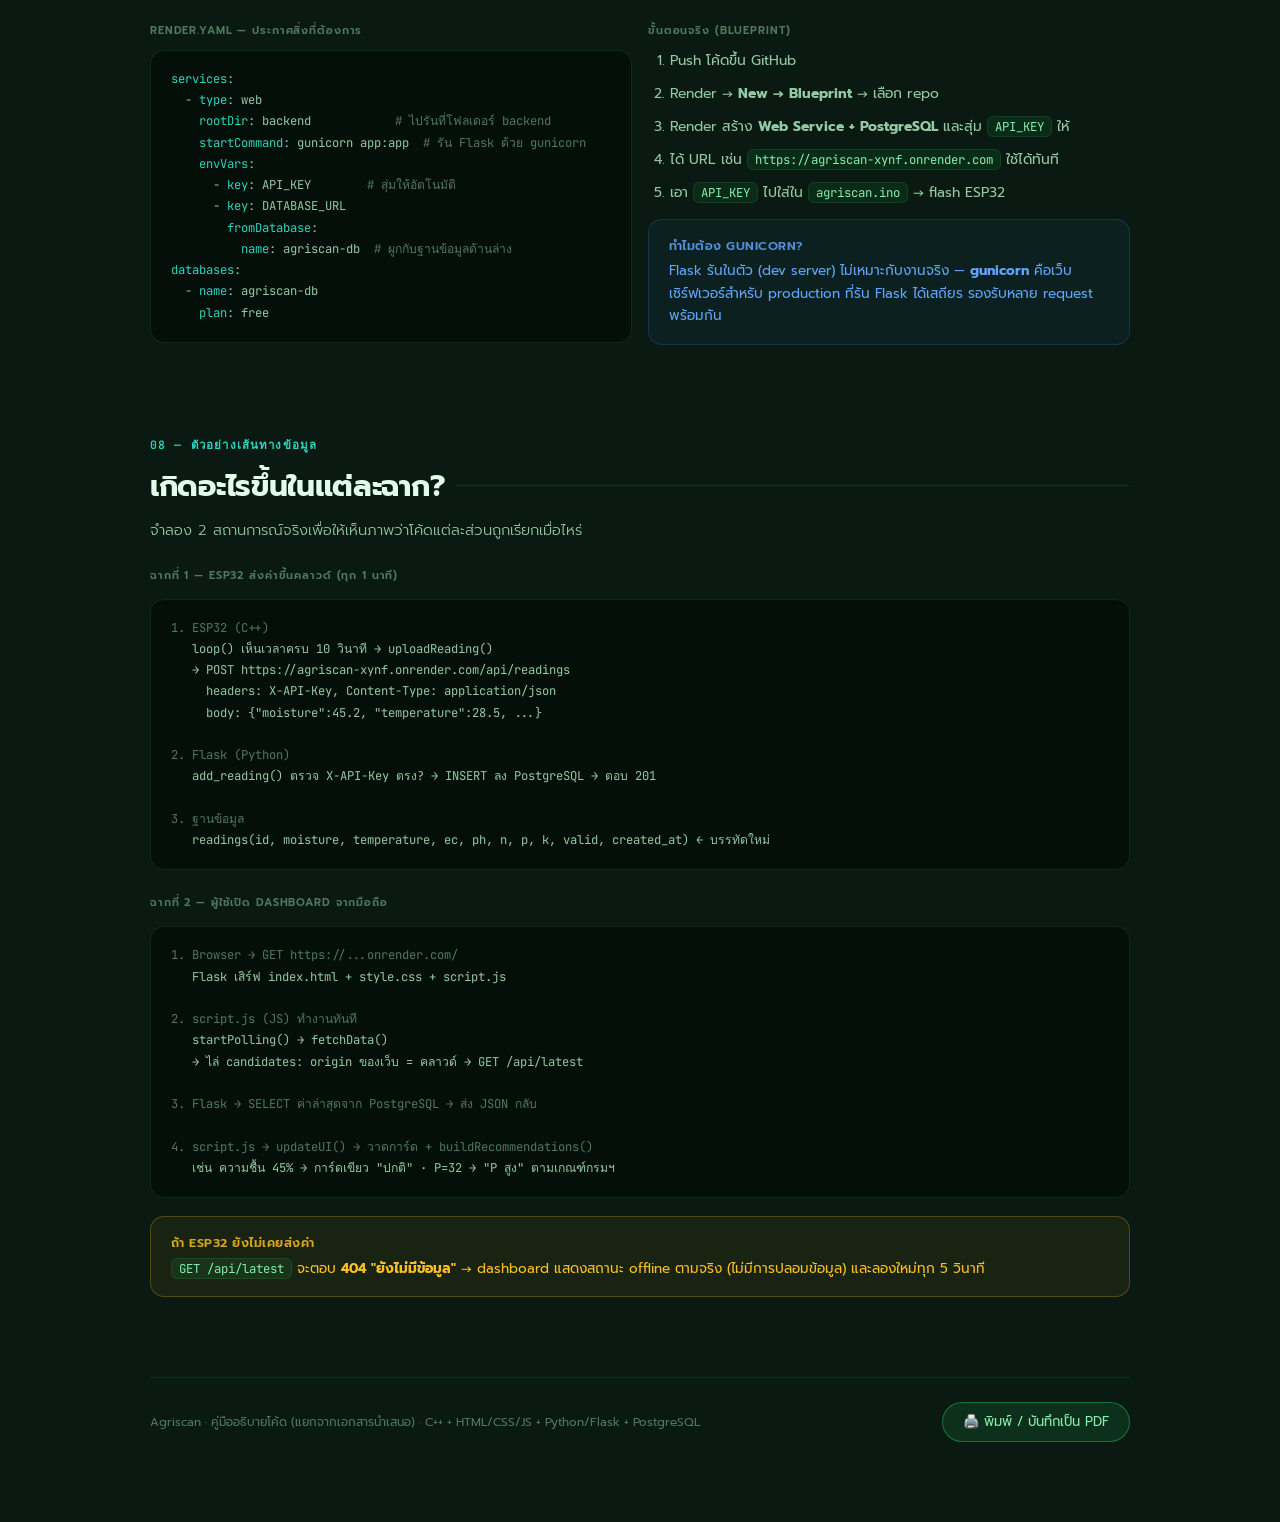
==== commit fc668044: "Update backend URL references to new Render deployment" ====
--- a/agriscan-code-guide.html
+++ b/agriscan-code-guide.html
@@ -448,7 +448,7 @@
 <pre class="reveal"><span class="k">const</span> CONFIG = {
   interval:     5000,                    <span class="c">// poll ทุก 5 วินาที</span>
   useMockOnFail: false,                  <span class="c">// ไม่มี mock data — แสดงข้อมูลจริงเท่านั้น</span>
-  cloudApiUrl:  <span class="s">'https://agriscan-backend-l4vu.onrender.com'</span>
+  cloudApiUrl:  <span class="s">'https://agriscan-xynf.onrender.com'</span>
 };
 
 <span class="k">let</span> state = { online: false, retryCount: 0, ... };  <span class="c">// ตัวแปรบอกสถานะระบบ</span></pre>
@@ -584,7 +584,7 @@
           <li style="margin-bottom:10px; font-size:0.87rem; color:var(--text-secondary);">Push โค้ดขึ้น GitHub</li>
           <li style="margin-bottom:10px; font-size:0.87rem; color:var(--text-secondary);">Render → <b>New → Blueprint</b> → เลือก repo</li>
           <li style="margin-bottom:10px; font-size:0.87rem; color:var(--text-secondary);">Render สร้าง <b>Web Service + PostgreSQL</b> และสุ่ม <code class="inline">API_KEY</code> ให้</li>
-          <li style="margin-bottom:10px; font-size:0.87rem; color:var(--text-secondary);">ได้ URL เช่น <code class="inline">https://agriscan-backend-l4vu.onrender.com</code> ใช้ได้ทันที</li>
+          <li style="margin-bottom:10px; font-size:0.87rem; color:var(--text-secondary);">ได้ URL เช่น <code class="inline">https://agriscan-xynf.onrender.com</code> ใช้ได้ทันที</li>
           <li style="font-size:0.87rem; color:var(--text-secondary);">เอา <code class="inline">API_KEY</code> ไปใส่ใน <code class="inline">agriscan.ino</code> → flash ESP32</li>
         </ol>
         <div class="callout info reveal" style="margin-top:14px;">
@@ -606,7 +606,7 @@
     <div class="sub-label reveal">ฉากที่ 1 — ESP32 ส่งค่าขึ้นคลาวด์ (ทุก 1 นาที)</div>
 <pre class="reveal"><span class="c">1. ESP32 (C++)</span>
    loop() เห็นเวลาครบ 10 วินาที → uploadReading()
-   → POST https://agriscan-backend-l4vu.onrender.com/api/readings
+   → POST https://agriscan-xynf.onrender.com/api/readings
      headers: X-API-Key, Content-Type: application/json
      body: {"moisture":45.2, "temperature":28.5, ...}
 
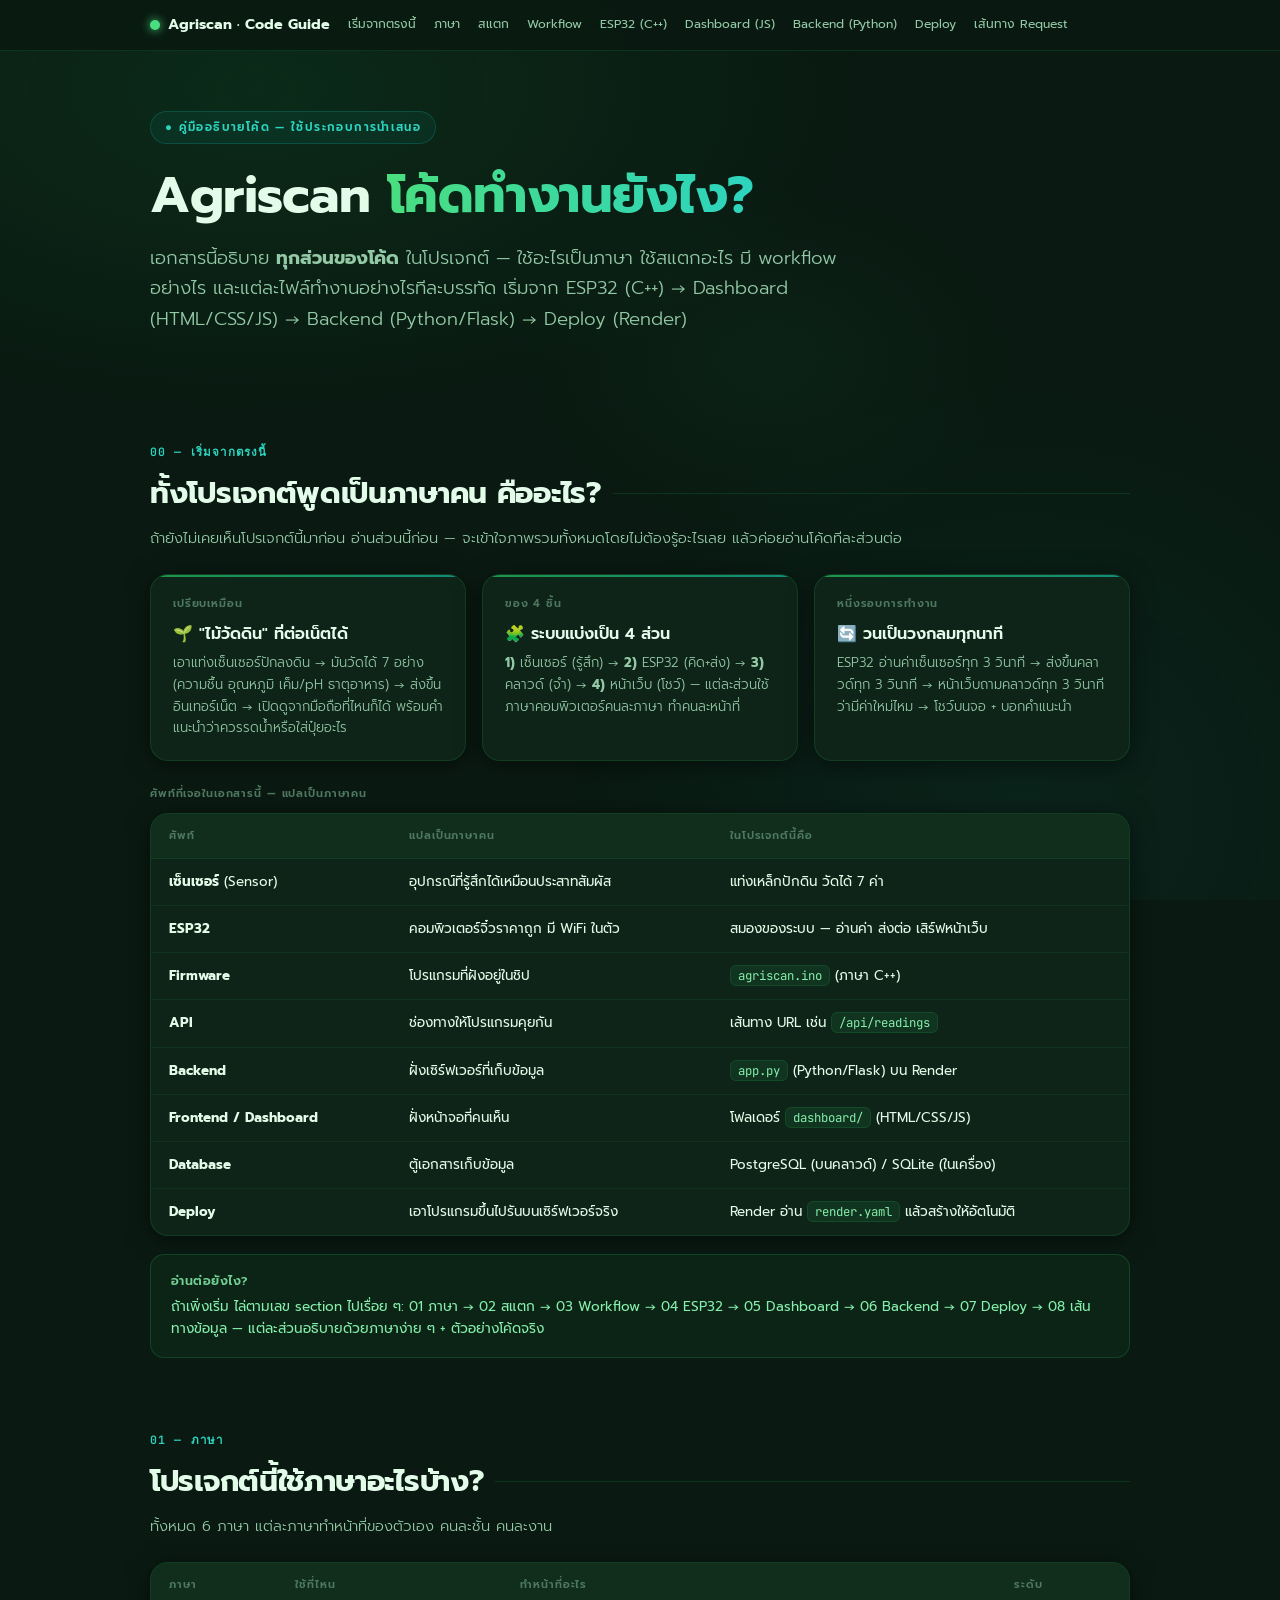
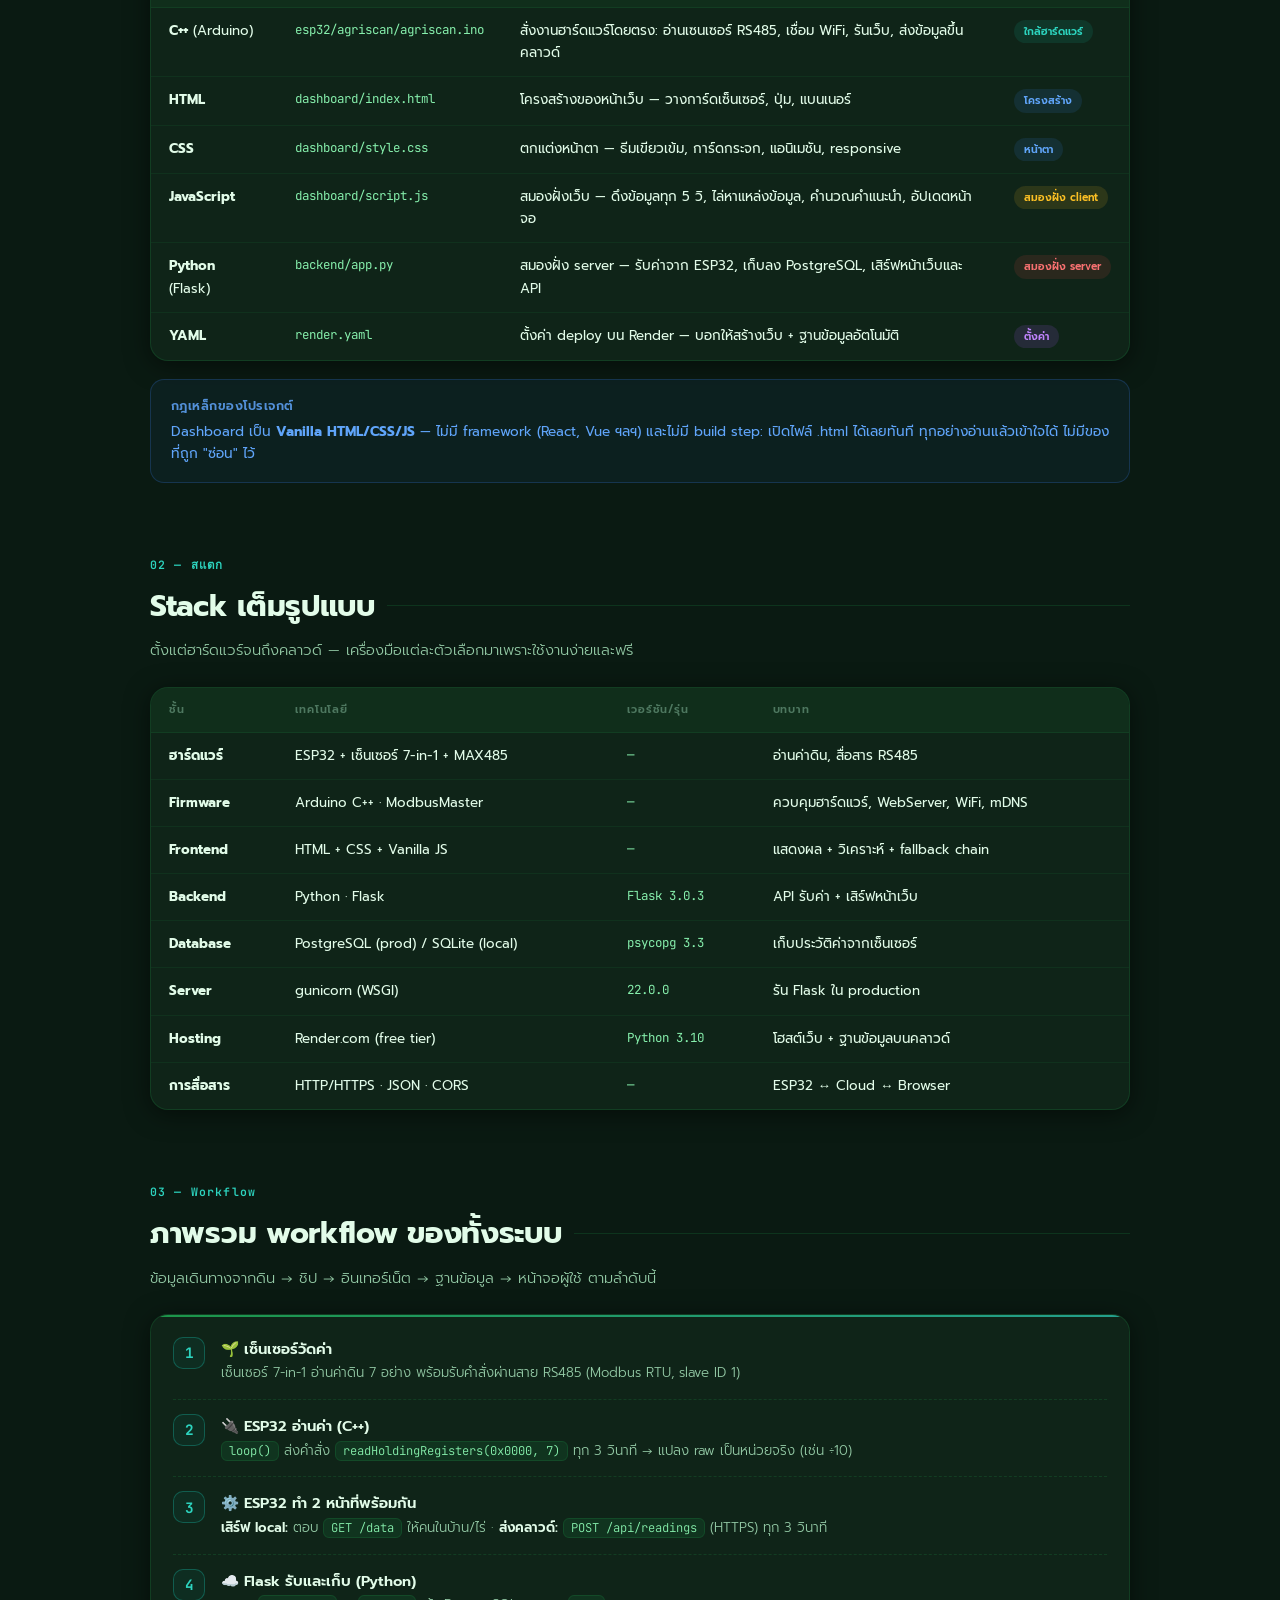
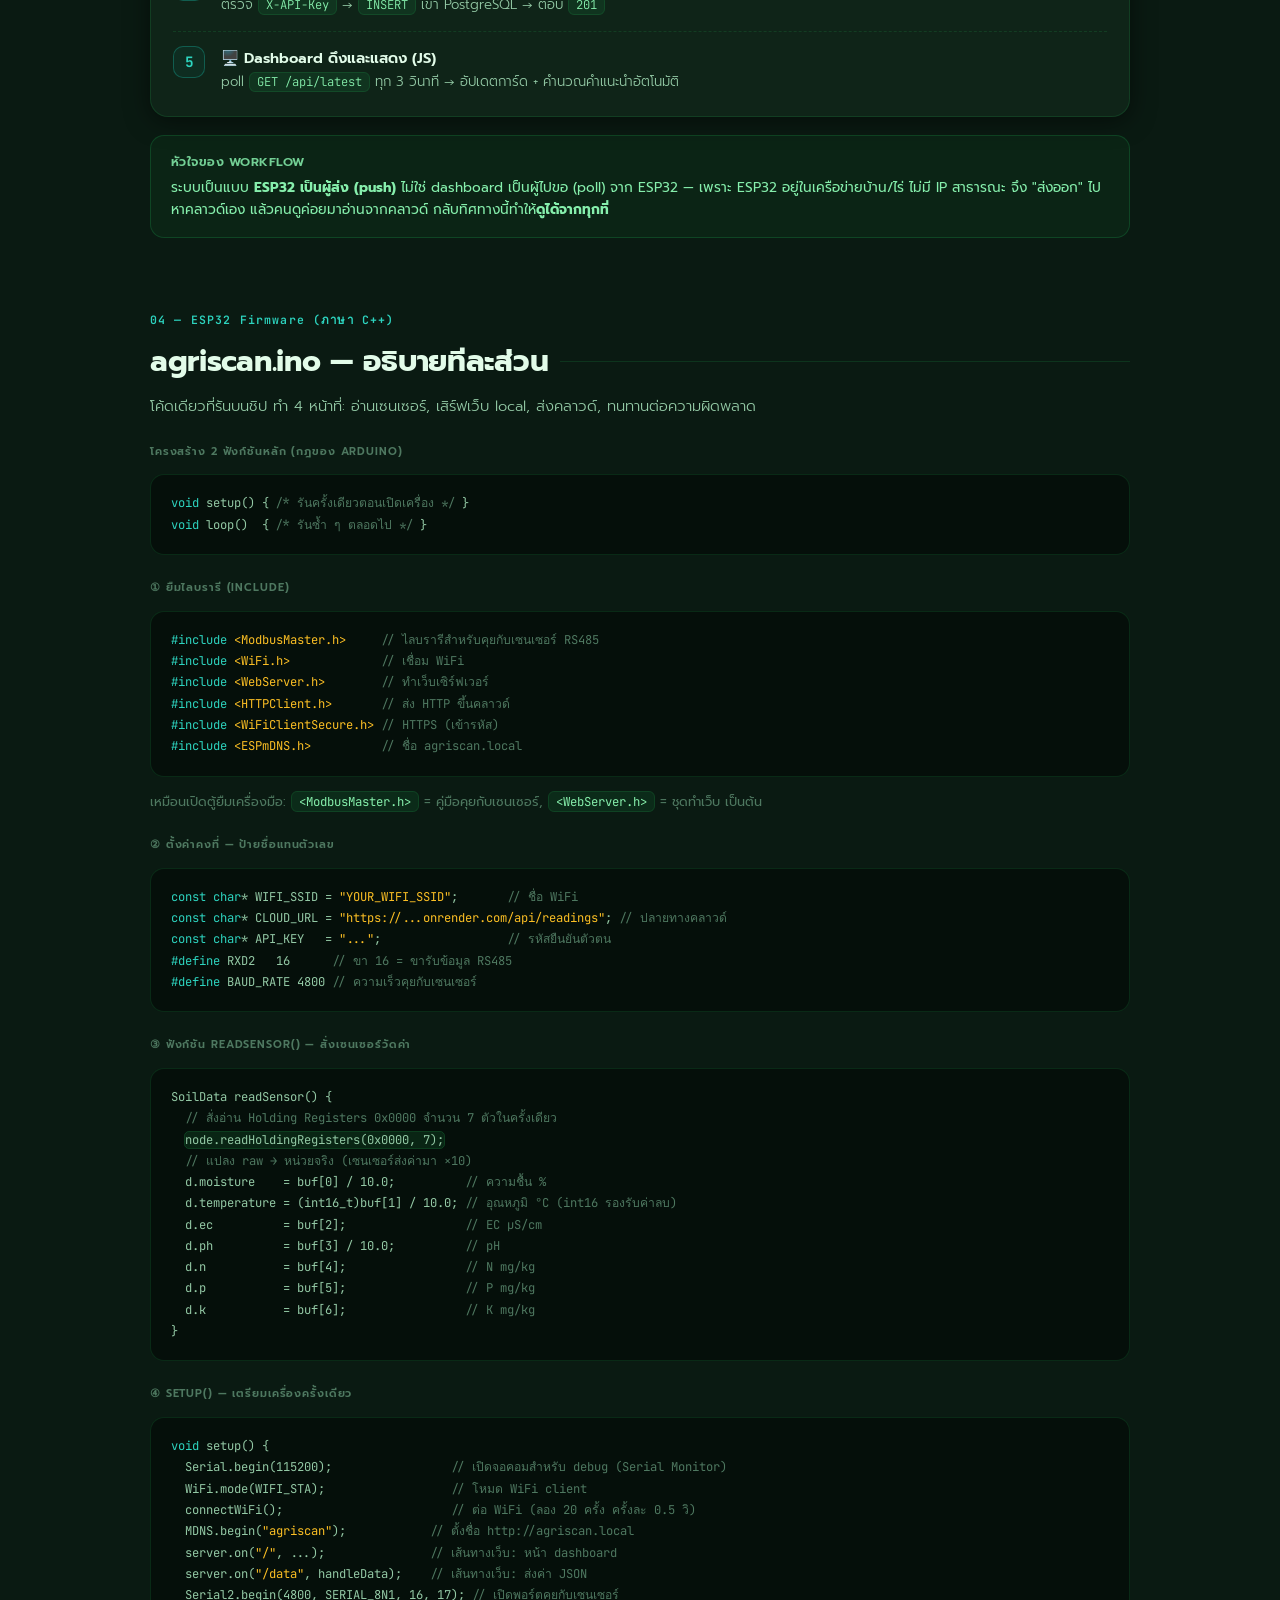
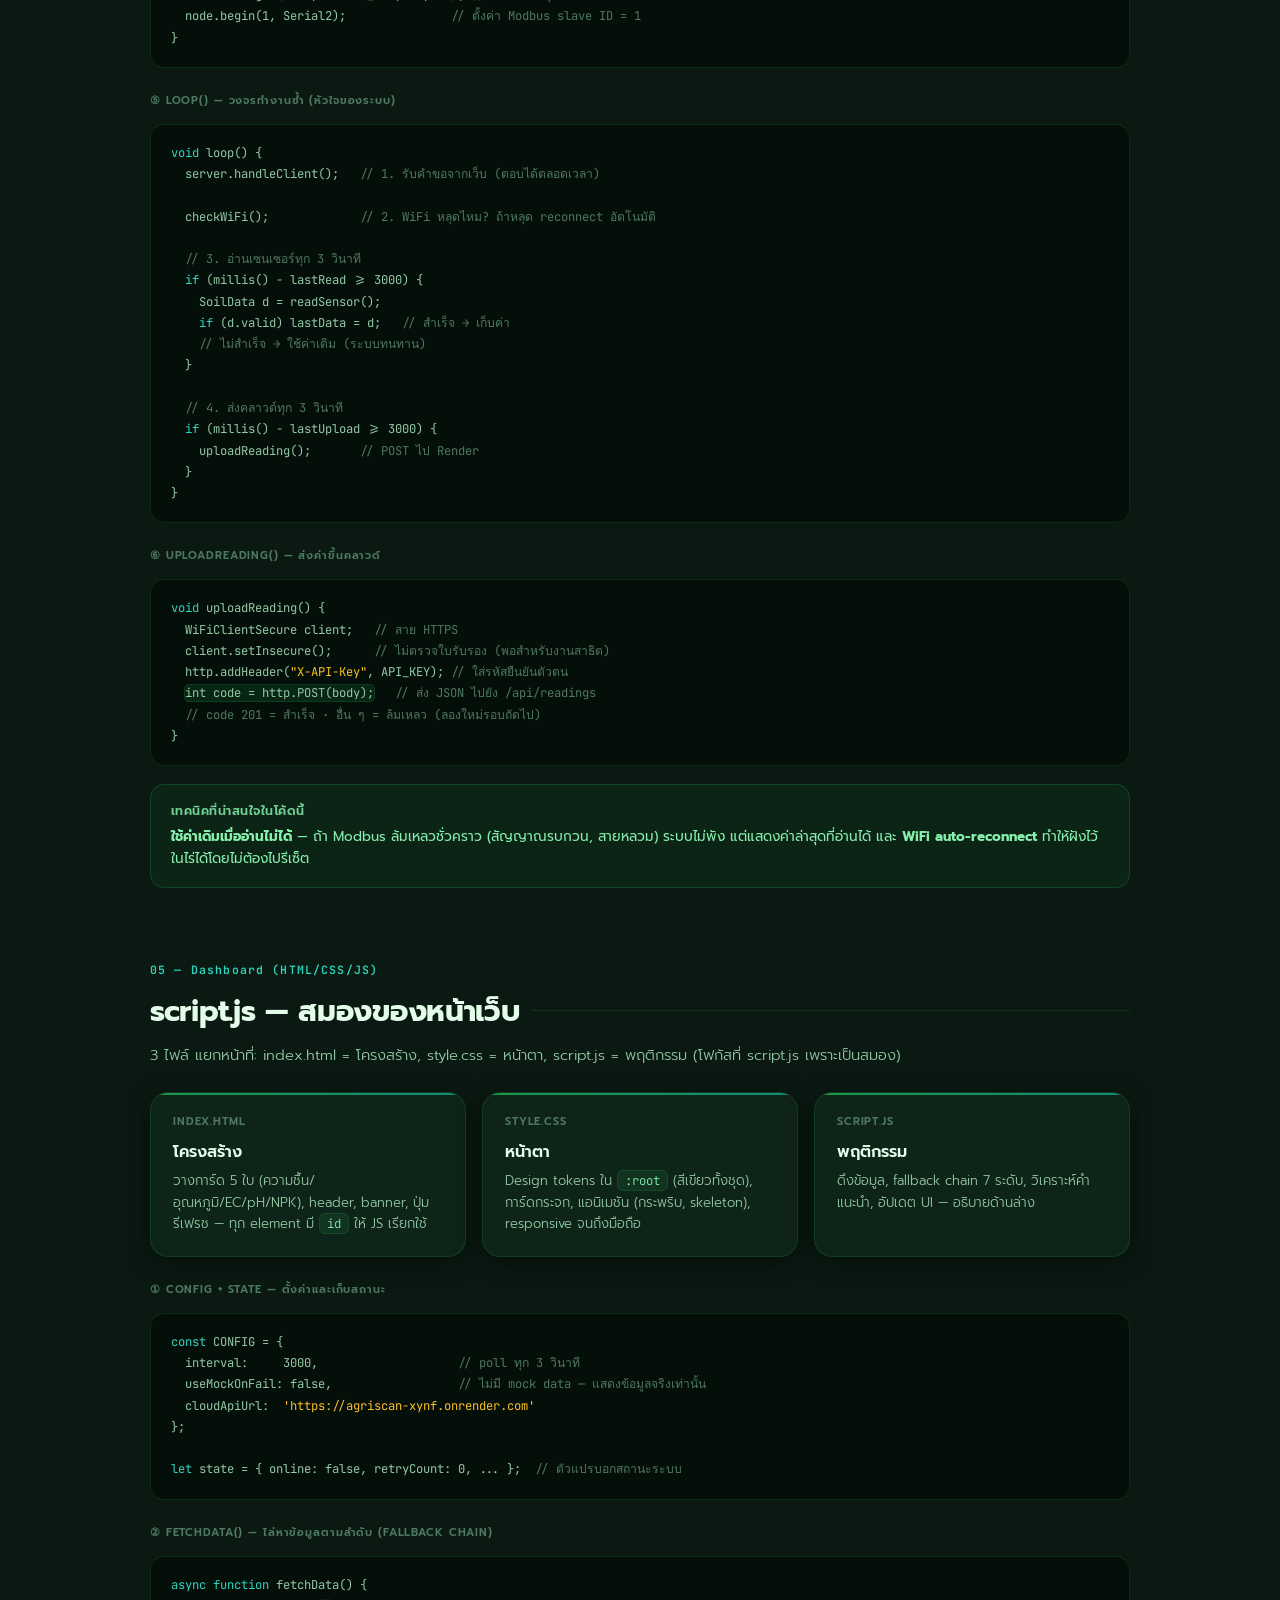
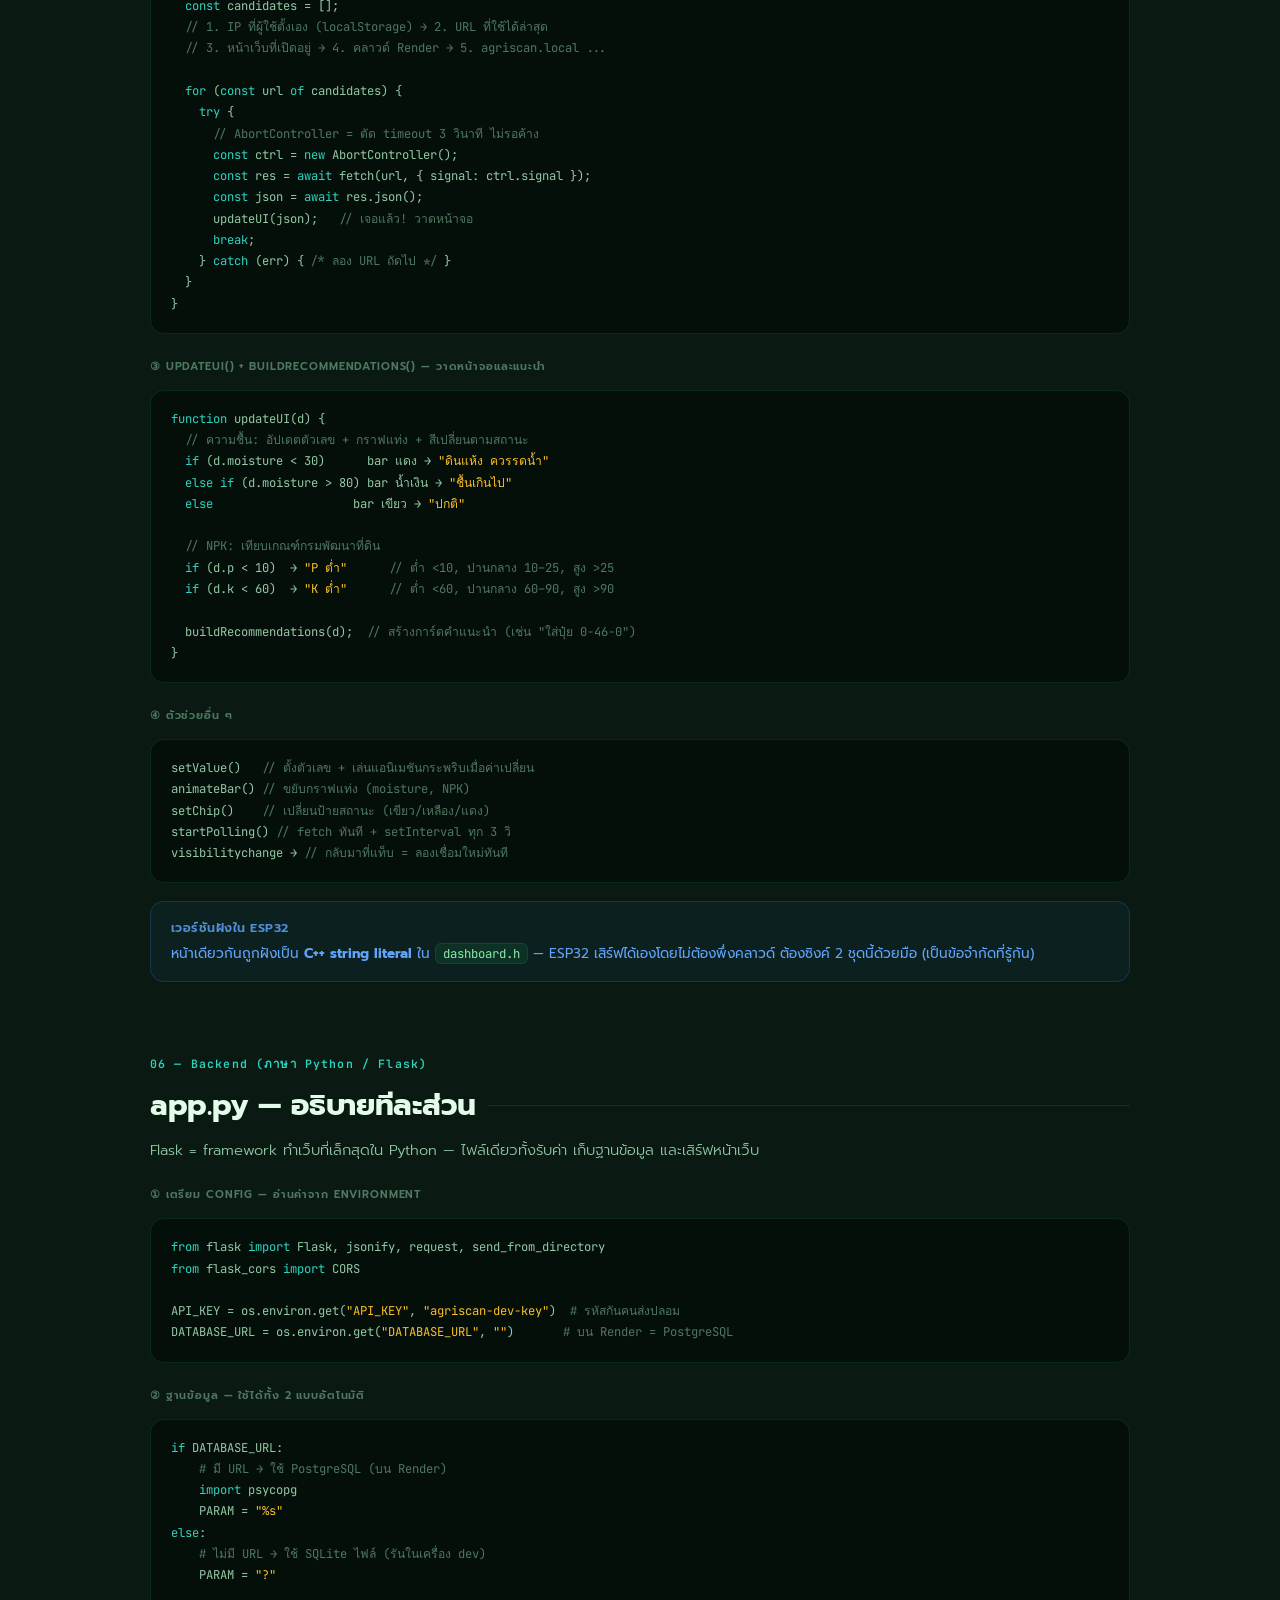
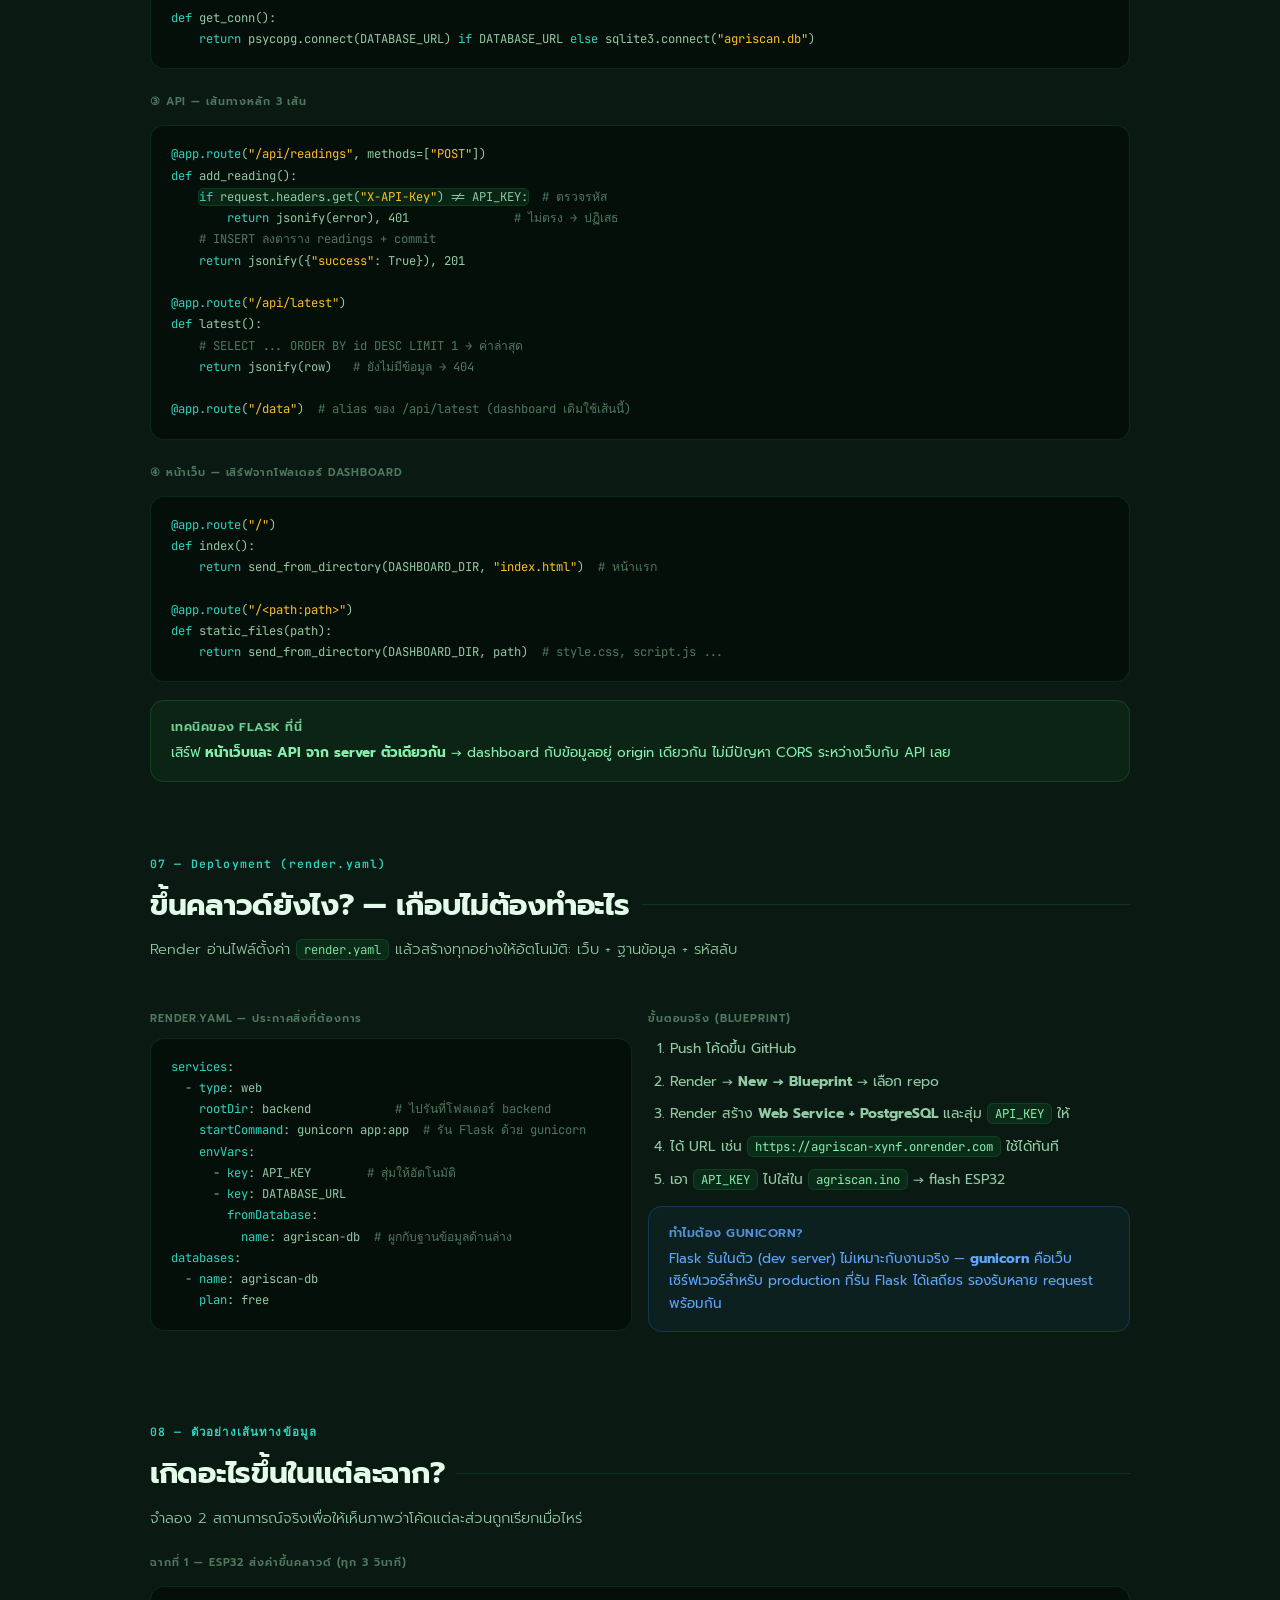
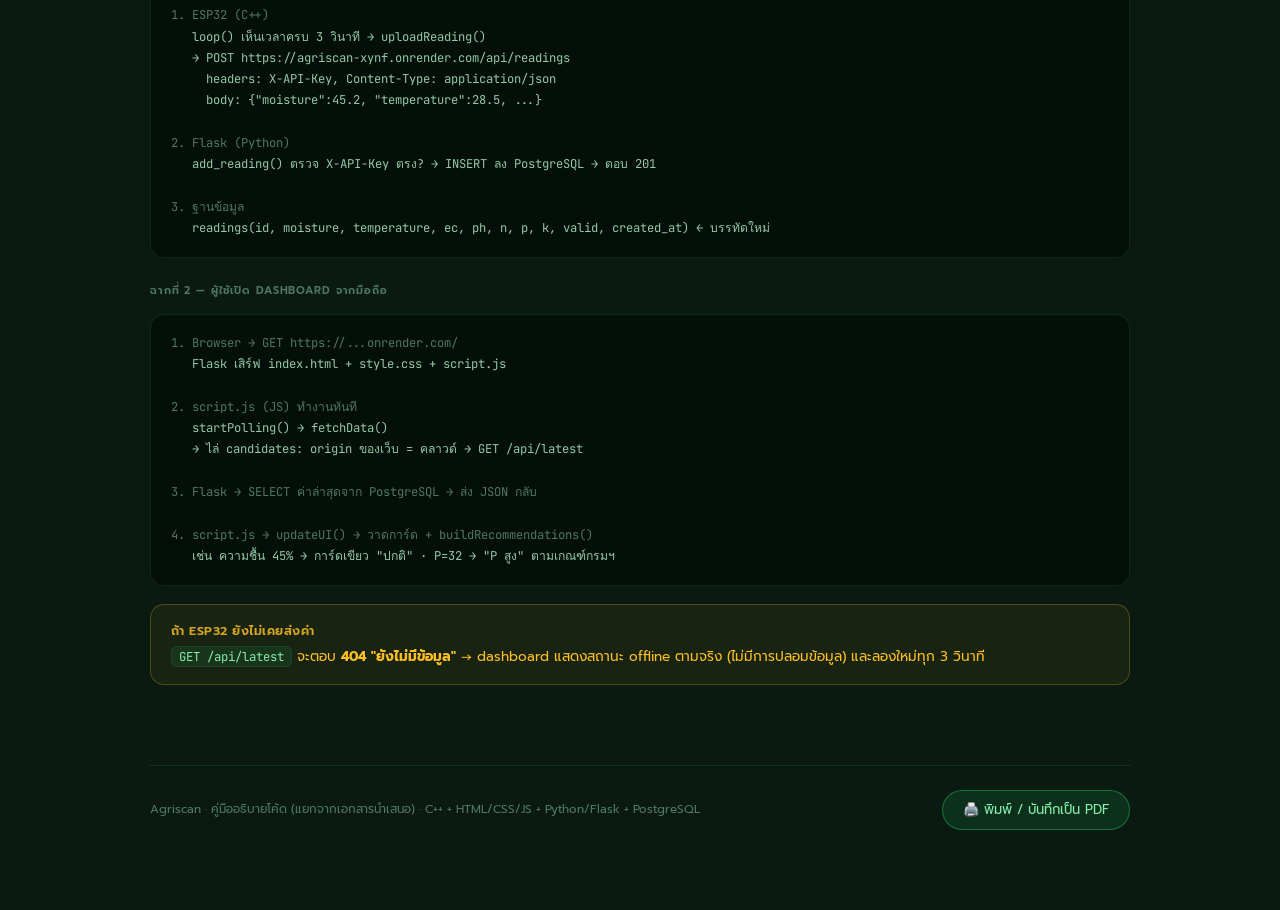
==== commit dc5d3902: "Speed up data updates to every 3 seconds and add beginner-friendly HTML docs Set ESP32 sensor read, " ====
--- a/agriscan-code-guide.html
+++ b/agriscan-code-guide.html
@@ -171,6 +171,7 @@
   <div class="topnav-inner">
     <span class="brand"><span class="brand-dot"></span>Agriscan · Code Guide</span>
     <div class="topnav-links">
+      <a href="#intro">เริ่มจากตรงนี้</a>
       <a href="#lang">ภาษา</a>
       <a href="#stack">สแตก</a>
       <a href="#workflow">Workflow</a>
@@ -194,12 +195,63 @@
     </p>
   </header>
 
+  <!-- ═══════════ 00 อธิบายเป็นภาษาคน ═══════════ -->
+  <section id="intro">
+    <div class="sec-head reveal">
+      <span class="sec-num">00 — เริ่มจากตรงนี้</span>
+      <h2>ทั้งโปรเจกต์พูดเป็นภาษาคน คืออะไร?</h2>
+      <p>ถ้ายังไม่เคยเห็นโปรเจกต์นี้มาก่อน อ่านส่วนนี้ก่อน — จะเข้าใจภาพรวมทั้งหมดโดยไม่ต้องรู้อะไรเลย แล้วค่อยอ่านโค้ดทีละส่วนต่อ</p>
+    </div>
+
+    <div class="grid3">
+      <div class="card reveal">
+        <div class="c-label">เปรียบเหมือน</div>
+        <div class="c-title">🌱 "ไม้วัดดิน" ที่ต่อเน็ตได้</div>
+        <div class="c-desc">เอาแท่งเซ็นเซอร์ปักลงดิน → มันวัดได้ 7 อย่าง (ความชื้น อุณหภูมิ เค็ม/pH ธาตุอาหาร) → ส่งขึ้นอินเทอร์เน็ต → เปิดดูจากมือถือที่ไหนก็ได้ พร้อมคำแนะนำว่าควรรดน้ำหรือใส่ปุ๋ยอะไร</div>
+      </div>
+      <div class="card reveal">
+        <div class="c-label">ของ 4 ชิ้น</div>
+        <div class="c-title">🧩 ระบบแบ่งเป็น 4 ส่วน</div>
+        <div class="c-desc"><b>1)</b> เซ็นเซอร์ (รู้สึก) → <b>2)</b> ESP32 (คิด+ส่ง) → <b>3)</b> คลาวด์ (จำ) → <b>4)</b> หน้าเว็บ (โชว์) — แต่ละส่วนใช้ภาษาคอมพิวเตอร์คนละภาษา ทำคนละหน้าที่</div>
+      </div>
+      <div class="card reveal">
+        <div class="c-label">หนึ่งรอบการทำงาน</div>
+        <div class="c-title">🔄 วนเป็นวงกลมทุกนาที</div>
+        <div class="c-desc">ESP32 อ่านค่าเซ็นเซอร์ทุก 3 วินาที → ส่งขึ้นคลาวด์ทุก 3 วินาที → หน้าเว็บถามคลาวด์ทุก 3 วินาทีว่ามีค่าใหม่ไหม → โชว์บนจอ + บอกคำแนะนำ</div>
+      </div>
+    </div>
+
+    <div class="sub-label reveal">ศัพท์ที่เจอในเอกสารนี้ — แปลเป็นภาษาคน</div>
+    <div class="table-wrap reveal">
+      <table>
+        <thead>
+          <tr><th>ศัพท์</th><th>แปลเป็นภาษาคน</th><th>ในโปรเจกต์นี้คือ</th></tr>
+        </thead>
+        <tbody>
+          <tr><td><b>เซ็นเซอร์</b> (Sensor)</td><td>อุปกรณ์ที่รู้สึกได้เหมือนประสาทสัมผัส</td><td>แท่งเหล็กปักดิน วัดได้ 7 ค่า</td></tr>
+          <tr><td><b>ESP32</b></td><td>คอมพิวเตอร์จิ๋วราคาถูก มี WiFi ในตัว</td><td>สมองของระบบ — อ่านค่า ส่งต่อ เสิร์ฟหน้าเว็บ</td></tr>
+          <tr><td><b>Firmware</b></td><td>โปรแกรมที่ฝังอยู่ในชิป</td><td><code class="inline">agriscan.ino</code> (ภาษา C++)</td></tr>
+          <tr><td><b>API</b></td><td>ช่องทางให้โปรแกรมคุยกัน</td><td>เส้นทาง URL เช่น <code class="inline">/api/readings</code></td></tr>
+          <tr><td><b>Backend</b></td><td>ฝั่งเซิร์ฟเวอร์ที่เก็บข้อมูล</td><td><code class="inline">app.py</code> (Python/Flask) บน Render</td></tr>
+          <tr><td><b>Frontend / Dashboard</b></td><td>ฝั่งหน้าจอที่คนเห็น</td><td>โฟลเดอร์ <code class="inline">dashboard/</code> (HTML/CSS/JS)</td></tr>
+          <tr><td><b>Database</b></td><td>ตู้เอกสารเก็บข้อมูล</td><td>PostgreSQL (บนคลาวด์) / SQLite (ในเครื่อง)</td></tr>
+          <tr><td><b>Deploy</b></td><td>เอาโปรแกรมขึ้นไปรันบนเซิร์ฟเวอร์จริง</td><td>Render อ่าน <code class="inline">render.yaml</code> แล้วสร้างให้อัตโนมัติ</td></tr>
+        </tbody>
+      </table>
+    </div>
+
+    <div class="callout ok reveal">
+      <span class="t">อ่านต่อยังไง?</span>
+      ถ้าเพิ่งเริ่ม ไล่ตามเลข section ไปเรื่อย ๆ: 01 ภาษา → 02 สแตก → 03 Workflow → 04 ESP32 → 05 Dashboard → 06 Backend → 07 Deploy → 08 เส้นทางข้อมูล — แต่ละส่วนอธิบายด้วยภาษาง่าย ๆ + ตัวอย่างโค้ดจริง
+    </div>
+  </section>
+
   <!-- ═══════════ 01 ภาษาที่ใช้ ═══════════ -->
   <section id="lang">
     <div class="sec-head reveal">
       <span class="sec-num">01 — ภาษา</span>
       <h2>โปรเจกต์นี้ใช้ภาษาอะไรบ้าง?</h2>
-      <p>ทั้งหมด 5 ภาษา แต่ละภาษาทำหน้าที่ของตัวเอง คนละชั้น คนละงาน</p>
+      <p>ทั้งหมด 6 ภาษา แต่ละภาษาทำหน้าที่ของตัวเอง คนละชั้น คนละงาน</p>
     </div>
     <div class="table-wrap reveal">
       <table>
@@ -298,14 +350,14 @@
           <div class="wf-no">2</div>
           <div>
             <h4>🔌 ESP32 อ่านค่า (C++)</h4>
-            <p><code class="inline">loop()</code> ส่งคำสั่ง <code class="inline">readHoldingRegisters(0x0000, 7)</code> ทุก 5 วินาที → แปลง raw เป็นหน่วยจริง (เช่น ÷10)</p>
+            <p><code class="inline">loop()</code> ส่งคำสั่ง <code class="inline">readHoldingRegisters(0x0000, 7)</code> ทุก 3 วินาที → แปลง raw เป็นหน่วยจริง (เช่น ÷10)</p>
           </div>
         </div>
         <div class="wf-step">
           <div class="wf-no">3</div>
           <div>
             <h4>⚙️ ESP32 ทำ 2 หน้าที่พร้อมกัน</h4>
-            <p><b>เสิร์ฟ local:</b> ตอบ <code class="inline">GET /data</code> ให้คนในบ้าน/ไร่ · <b>ส่งคลาวด์:</b> <code class="inline">POST /api/readings</code> (HTTPS) ทุก 1 นาที</p>
+            <p><b>เสิร์ฟ local:</b> ตอบ <code class="inline">GET /data</code> ให้คนในบ้าน/ไร่ · <b>ส่งคลาวด์:</b> <code class="inline">POST /api/readings</code> (HTTPS) ทุก 3 วินาที</p>
           </div>
         </div>
         <div class="wf-step">
@@ -319,7 +371,7 @@
           <div class="wf-no">5</div>
           <div>
             <h4>🖥️ Dashboard ดึงและแสดง (JS)</h4>
-            <p>poll <code class="inline">GET /api/latest</code> ทุก 5 วินาที → อัปเดตการ์ด + คำนวณคำแนะนำอัตโนมัติ</p>
+            <p>poll <code class="inline">GET /api/latest</code> ทุก 3 วินาที → อัปเดตการ์ด + คำนวณคำแนะนำอัตโนมัติ</p>
           </div>
         </div>
       </div>
@@ -390,15 +442,15 @@
 
   checkWiFi();             <span class="c">// 2. WiFi หลุดไหม? ถ้าหลุด reconnect อัตโนมัติ</span>
 
-  <span class="c">// 3. อ่านเซนเซอร์ทุก 5 วินาที</span>
-  <span class="k">if</span> (millis() - lastRead &gt;= 5000) {
+  <span class="c">// 3. อ่านเซนเซอร์ทุก 3 วินาที</span>
+  <span class="k">if</span> (millis() - lastRead &gt;= 3000) {
     SoilData d = readSensor();
     <span class="k">if</span> (d.valid) lastData = d;   <span class="c">// สำเร็จ → เก็บค่า</span>
     <span class="c">// ไม่สำเร็จ → ใช้ค่าเดิม (ระบบทนทาน)</span>
   }
 
-  <span class="c">// 4. ส่งคลาวด์ทุก 1 นาที</span>
-  <span class="k">if</span> (millis() - lastUpload &gt;= 10000) {
+  <span class="c">// 4. ส่งคลาวด์ทุก 3 วินาที</span>
+  <span class="k">if</span> (millis() - lastUpload &gt;= 3000) {
     uploadReading();       <span class="c">// POST ไป Render</span>
   }
 }</pre>
@@ -446,7 +498,7 @@
 
     <div class="sub-label reveal">① CONFIG + state — ตั้งค่าและเก็บสถานะ</div>
 <pre class="reveal"><span class="k">const</span> CONFIG = {
-  interval:     5000,                    <span class="c">// poll ทุก 5 วินาที</span>
+  interval:     3000,                    <span class="c">// poll ทุก 3 วินาที</span>
   useMockOnFail: false,                  <span class="c">// ไม่มี mock data — แสดงข้อมูลจริงเท่านั้น</span>
   cloudApiUrl:  <span class="s">'https://agriscan-xynf.onrender.com'</span>
 };
@@ -489,7 +541,7 @@
 <pre class="reveal">setValue()   <span class="c">// ตั้งตัวเลข + เล่นแอนิเมชันกระพริบเมื่อค่าเปลี่ยน</span>
 animateBar() <span class="c">// ขยับกราฟแท่ง (moisture, NPK)</span>
 setChip()    <span class="c">// เปลี่ยนป้ายสถานะ (เขียว/เหลือง/แดง)</span>
-startPolling() <span class="c">// fetch ทันที + setInterval ทุก 5 วิ</span>
+startPolling() <span class="c">// fetch ทันที + setInterval ทุก 3 วิ</span>
 visibilitychange → <span class="c">// กลับมาที่แท็บ = ลองเชื่อมใหม่ทันที</span></pre>
 
     <div class="callout info reveal">
@@ -603,9 +655,9 @@
       <p>จำลอง 2 สถานการณ์จริงเพื่อให้เห็นภาพว่าโค้ดแต่ละส่วนถูกเรียกเมื่อไหร่</p>
     </div>
 
-    <div class="sub-label reveal">ฉากที่ 1 — ESP32 ส่งค่าขึ้นคลาวด์ (ทุก 1 นาที)</div>
+    <div class="sub-label reveal">ฉากที่ 1 — ESP32 ส่งค่าขึ้นคลาวด์ (ทุก 3 วินาที)</div>
 <pre class="reveal"><span class="c">1. ESP32 (C++)</span>
-   loop() เห็นเวลาครบ 10 วินาที → uploadReading()
+   loop() เห็นเวลาครบ 3 วินาที → uploadReading()
    → POST https://agriscan-xynf.onrender.com/api/readings
      headers: X-API-Key, Content-Type: application/json
      body: {"moisture":45.2, "temperature":28.5, ...}
@@ -631,7 +683,7 @@
 
     <div class="callout warn reveal">
       <span class="t">ถ้า ESP32 ยังไม่เคยส่งค่า</span>
-      <code class="inline">GET /api/latest</code> จะตอบ <b>404 "ยังไม่มีข้อมูล"</b> → dashboard แสดงสถานะ offline ตามจริง (ไม่มีการปลอมข้อมูล) และลองใหม่ทุก 5 วินาที
+      <code class="inline">GET /api/latest</code> จะตอบ <b>404 "ยังไม่มีข้อมูล"</b> → dashboard แสดงสถานะ offline ตามจริง (ไม่มีการปลอมข้อมูล) และลองใหม่ทุก 3 วินาที
     </div>
   </section>
 
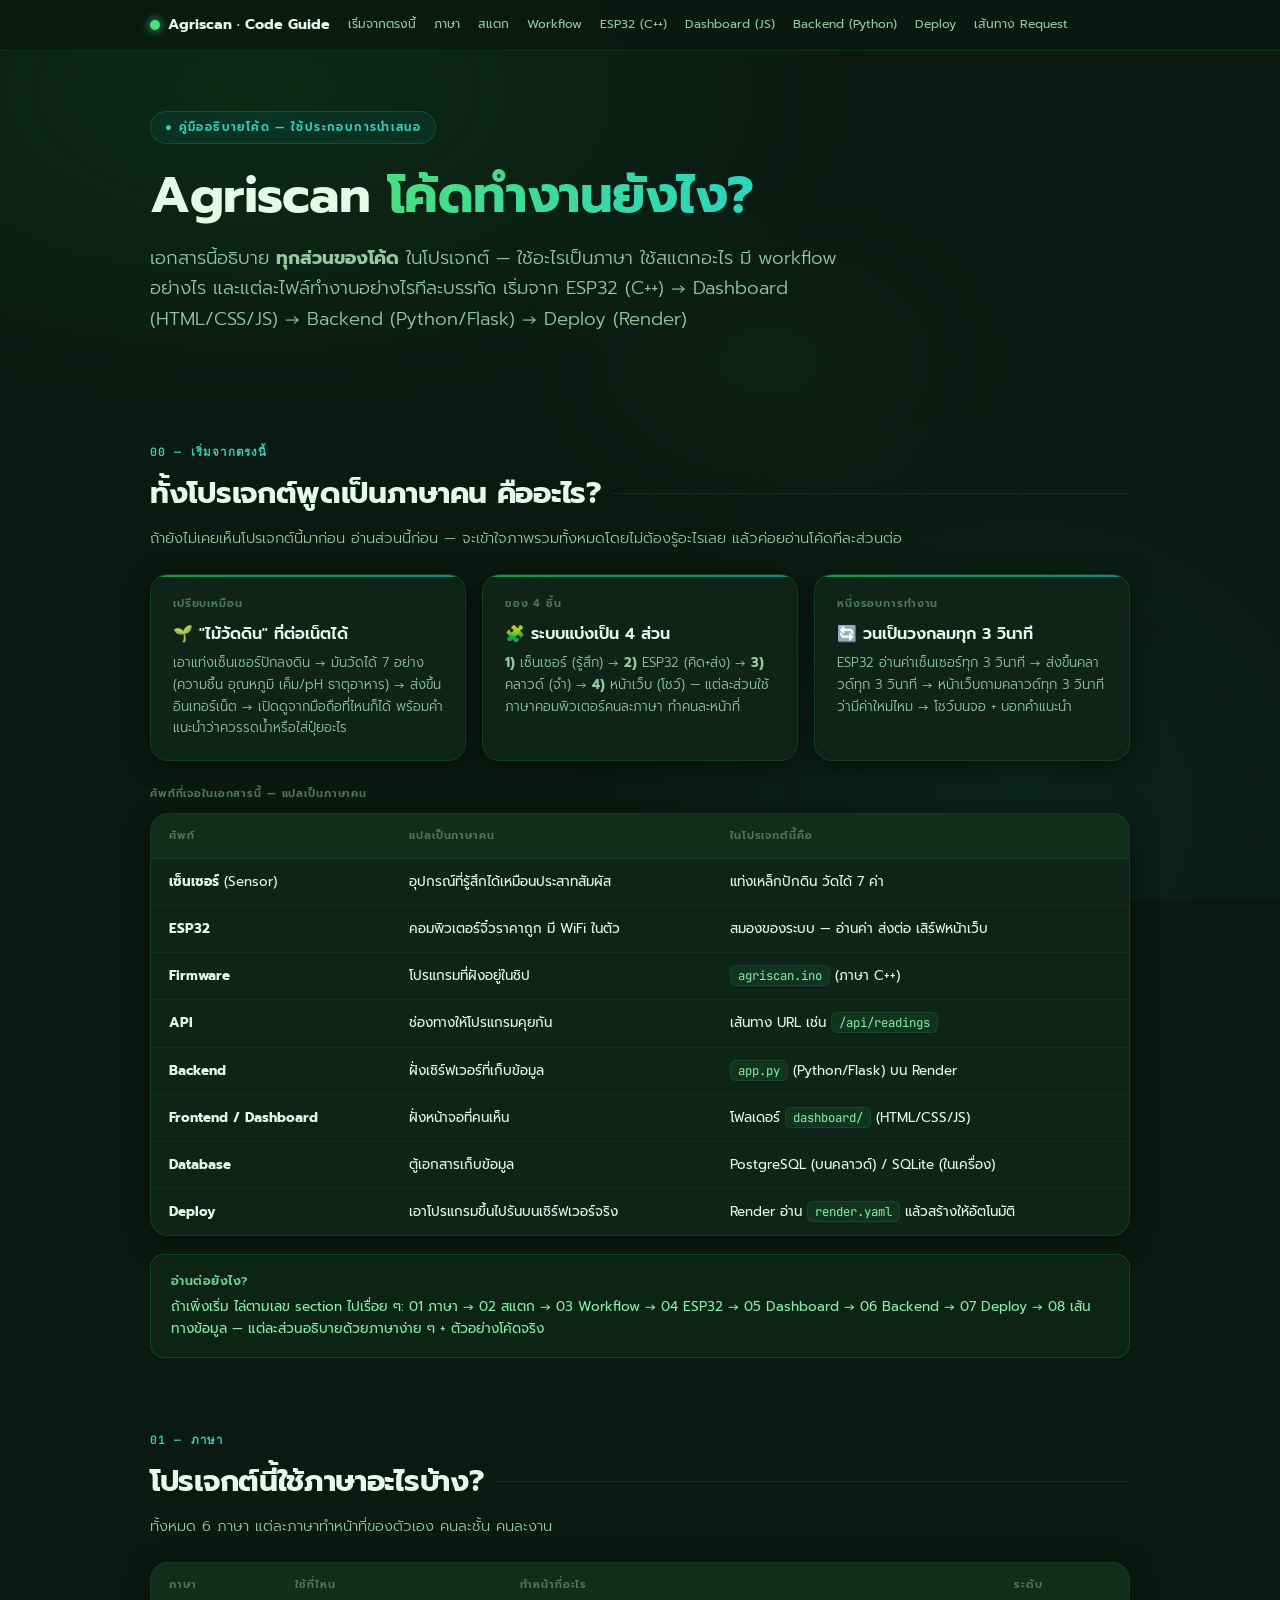
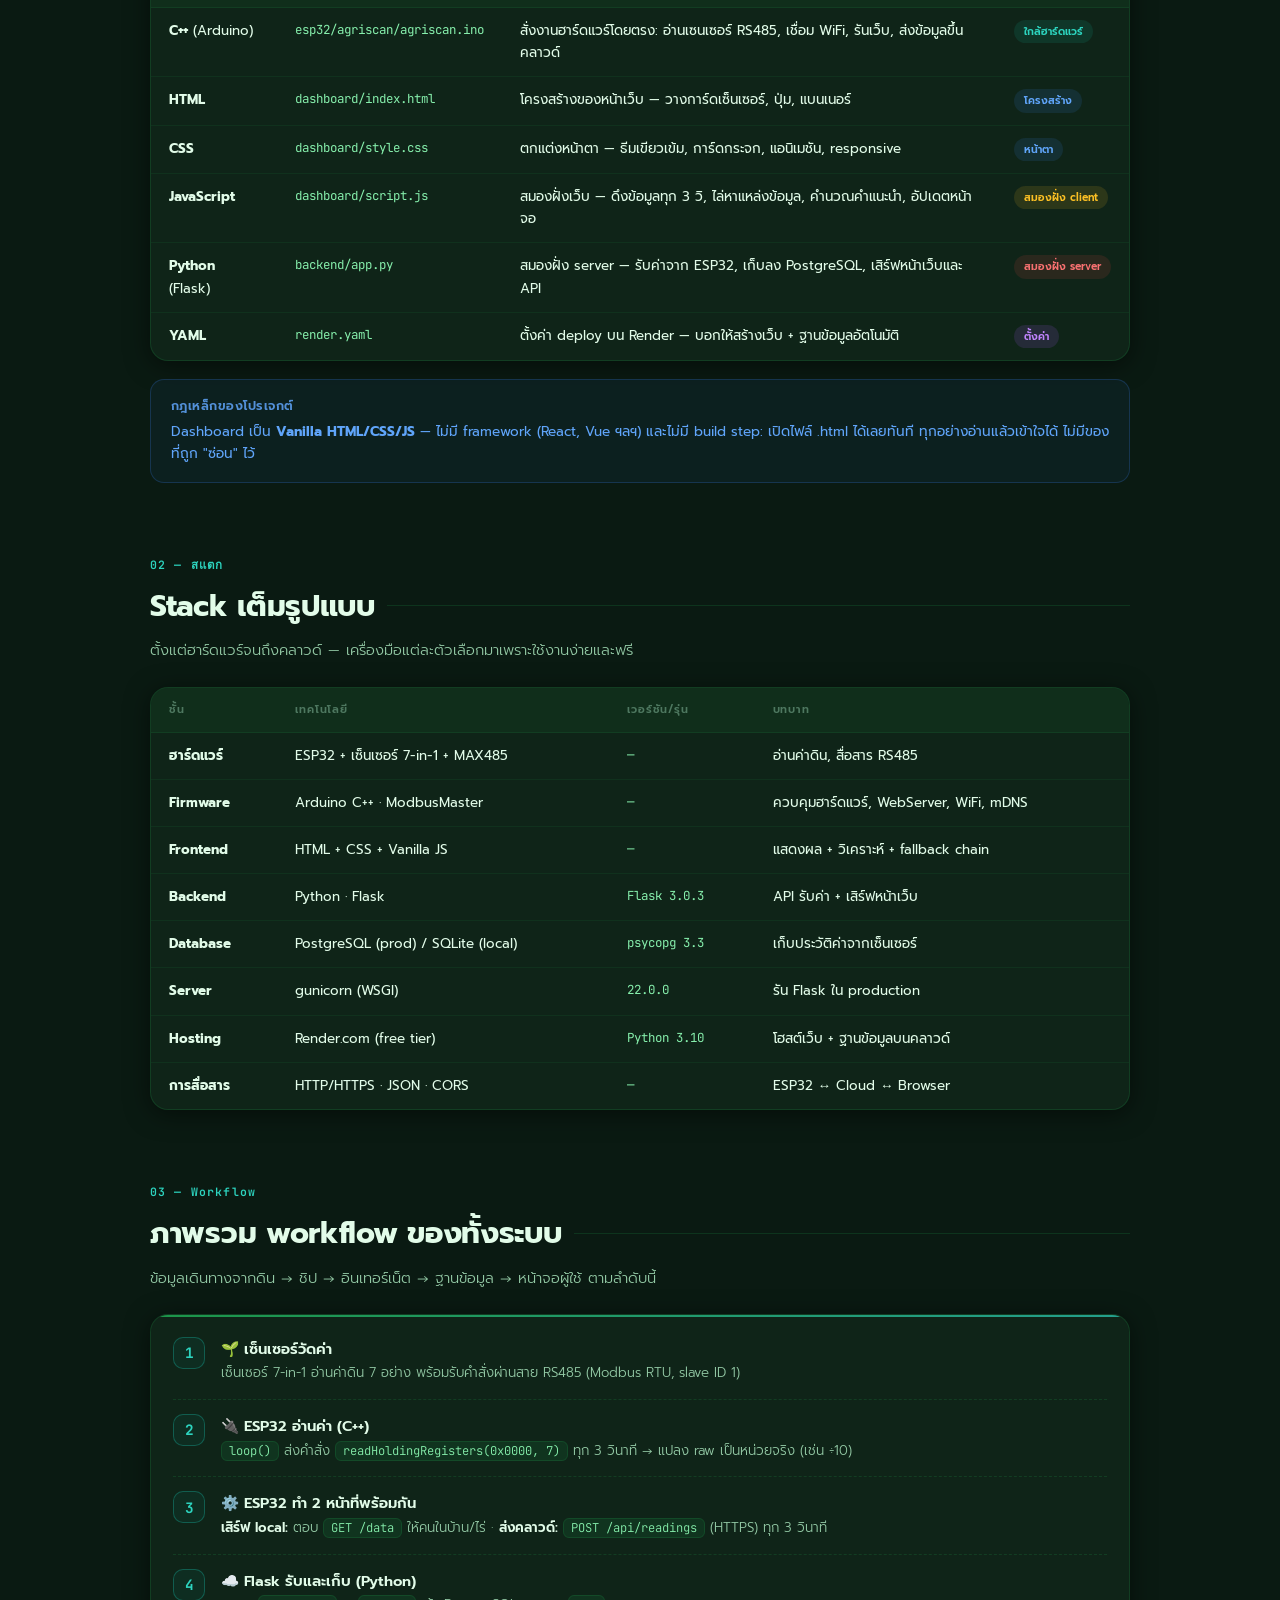
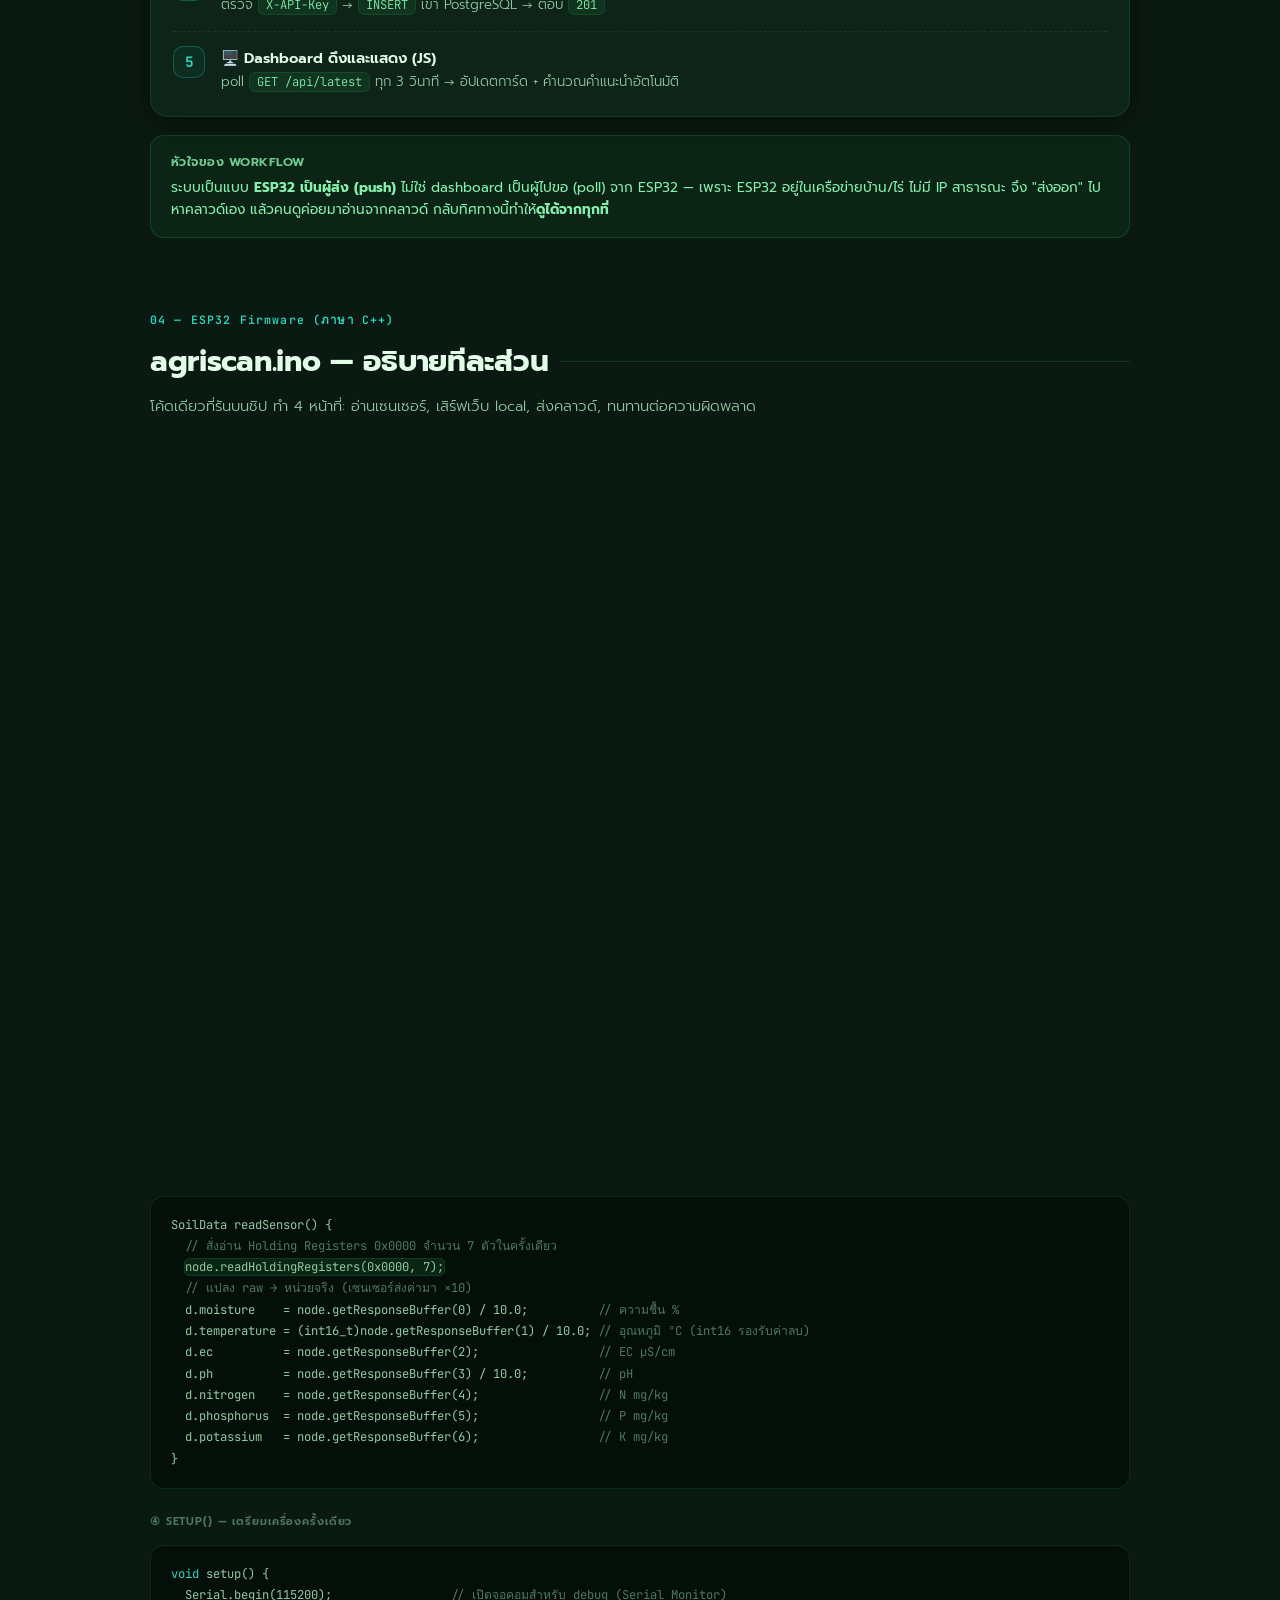
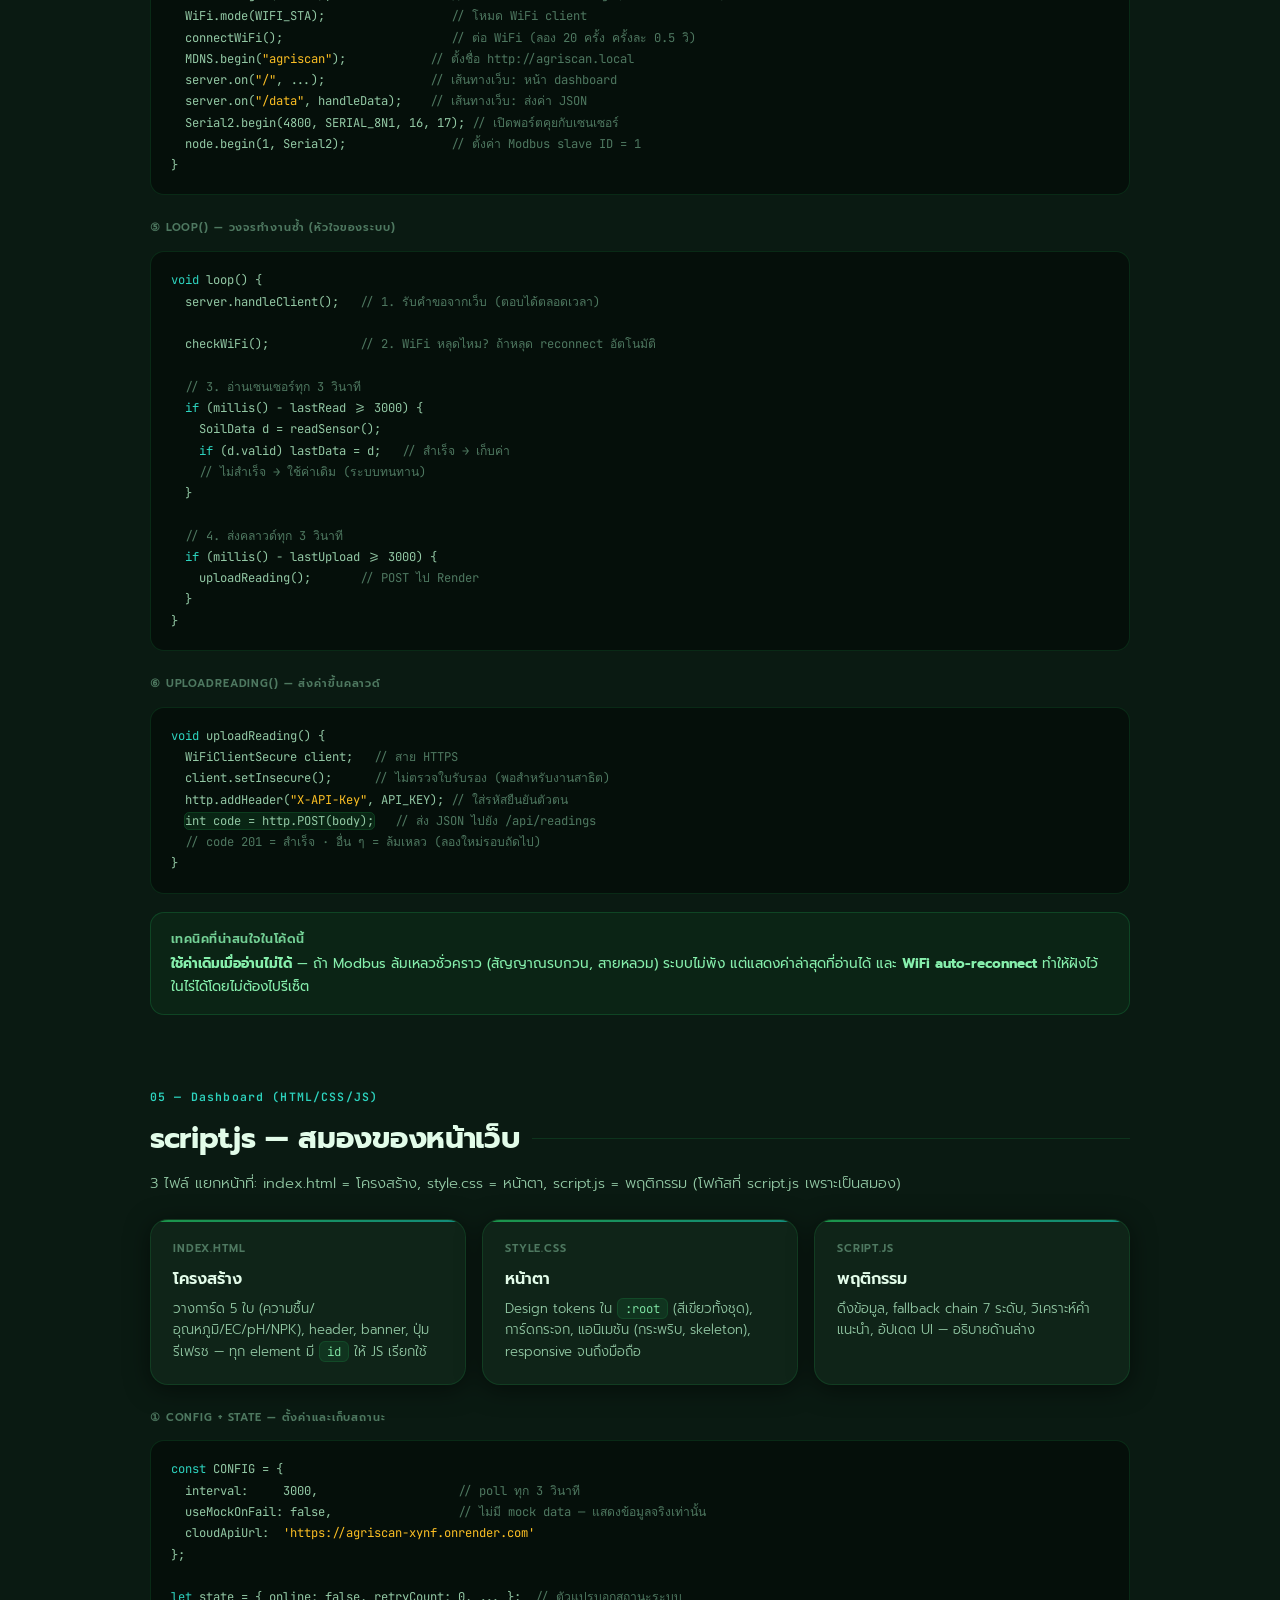
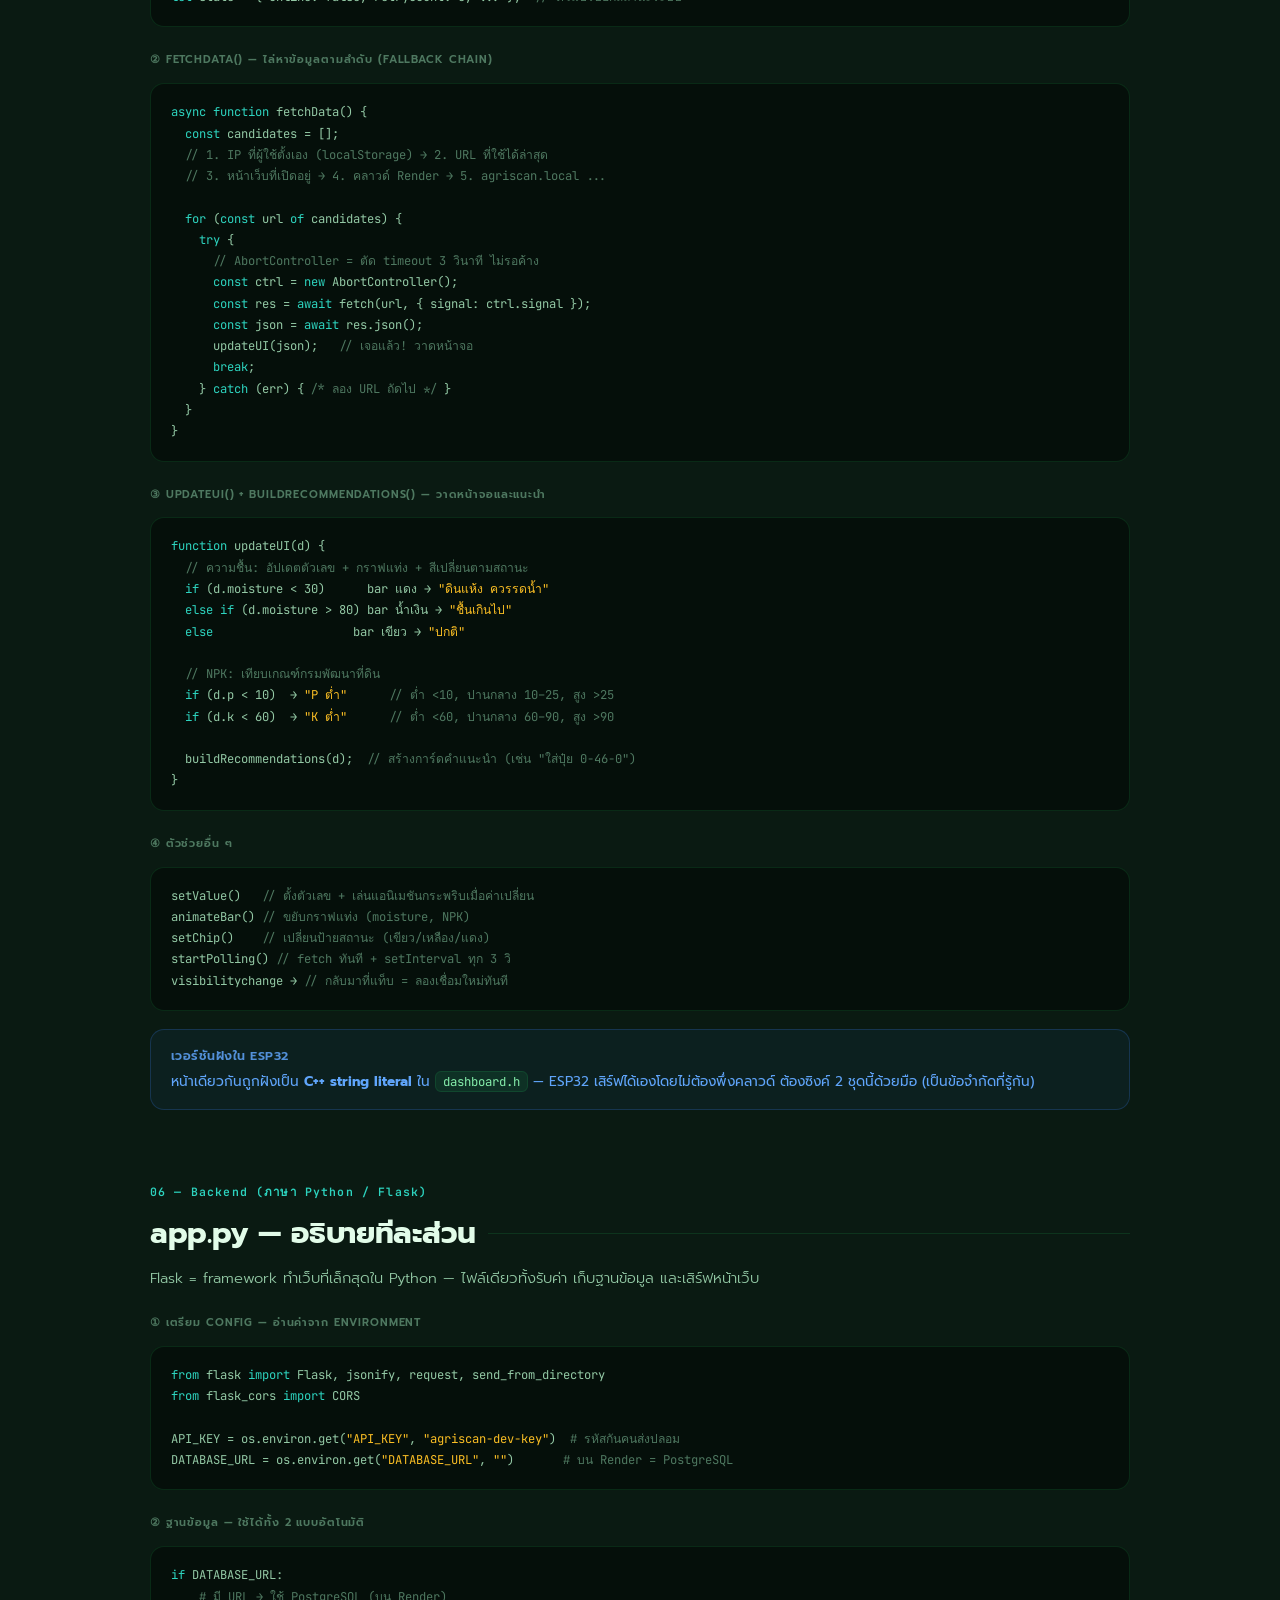
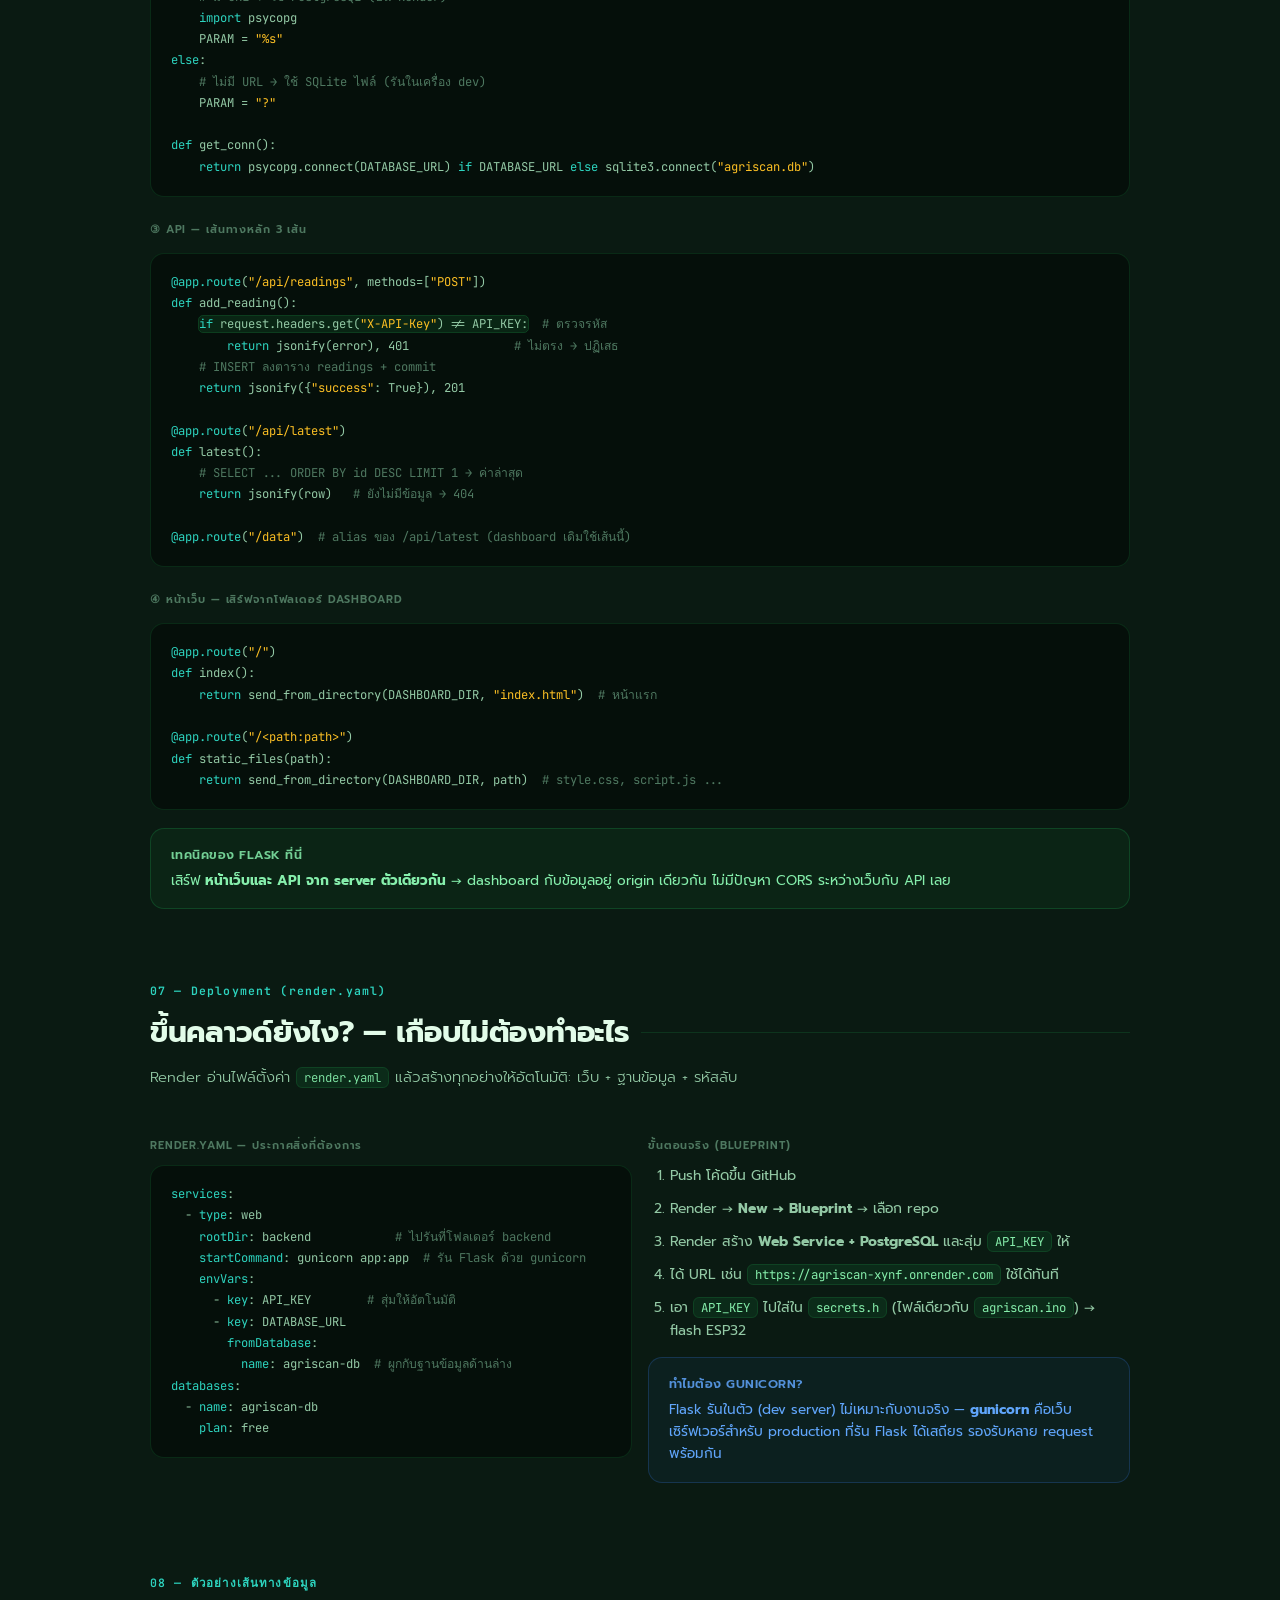
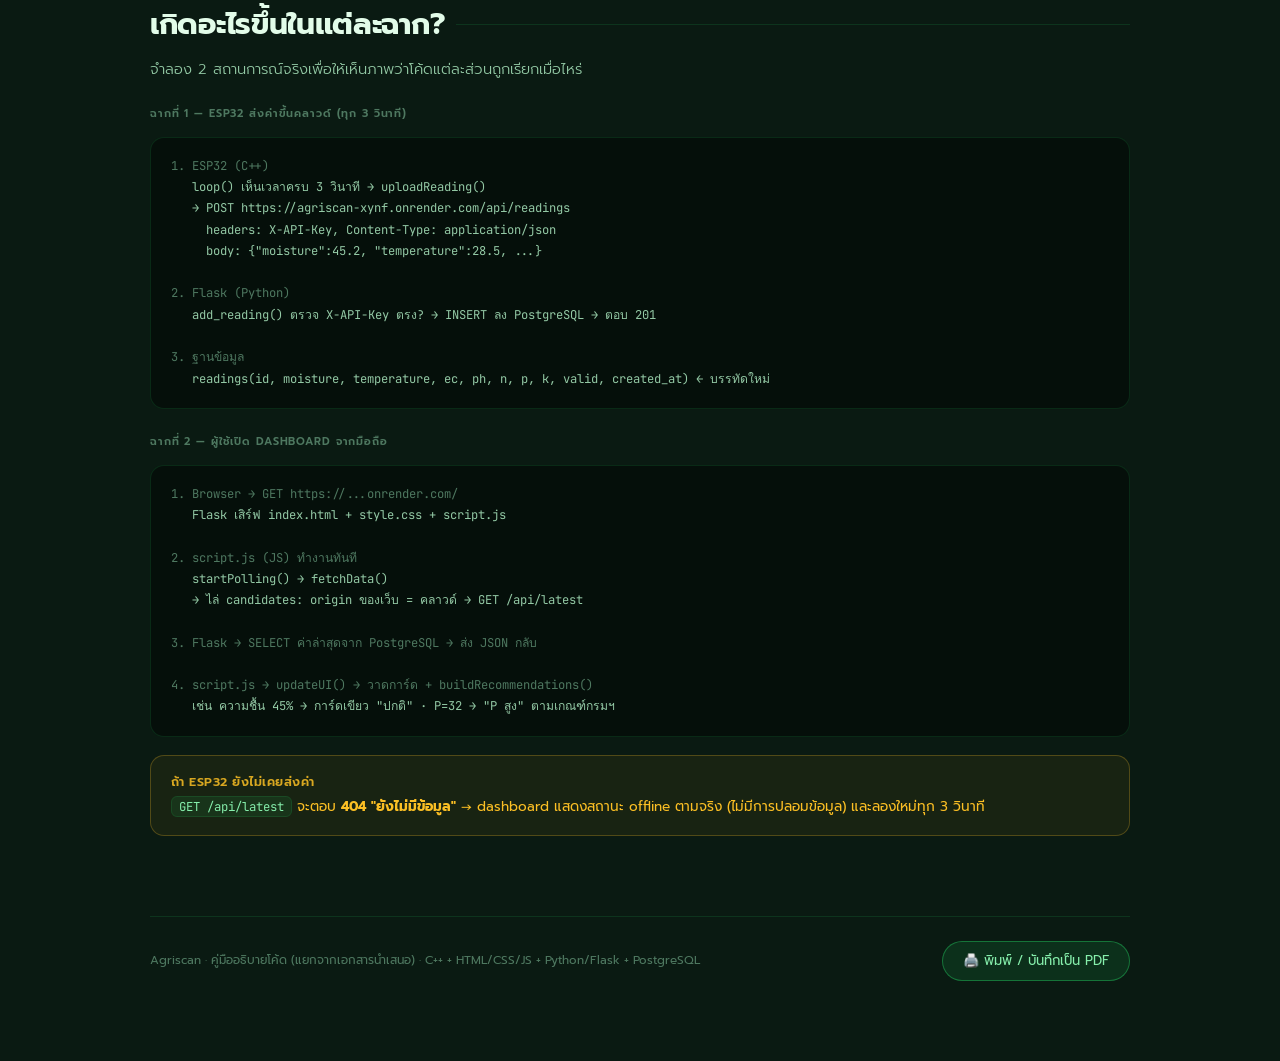
==== commit c1660bb8: "Update data refresh interval to every 3 seconds in documentation and dashboard" ====
--- a/agriscan-code-guide.html
+++ b/agriscan-code-guide.html
@@ -216,7 +216,7 @@
       </div>
       <div class="card reveal">
         <div class="c-label">หนึ่งรอบการทำงาน</div>
-        <div class="c-title">🔄 วนเป็นวงกลมทุกนาที</div>
+        <div class="c-title">🔄 วนเป็นวงกลมทุก 3 วินาที</div>
         <div class="c-desc">ESP32 อ่านค่าเซ็นเซอร์ทุก 3 วินาที → ส่งขึ้นคลาวด์ทุก 3 วินาที → หน้าเว็บถามคลาวด์ทุก 3 วินาทีว่ามีค่าใหม่ไหม → โชว์บนจอ + บอกคำแนะนำ</div>
       </div>
     </div>
@@ -280,7 +280,7 @@
           <tr>
             <td><b>JavaScript</b></td>
             <td class="mono">dashboard/script.js</td>
-            <td>สมองฝั่งเว็บ — ดึงข้อมูลทุก 5 วิ, ไล่หาแหล่งข้อมูล, คำนวณคำแนะนำ, อัปเดตหน้าจอ</td>
+            <td>สมองฝั่งเว็บ — ดึงข้อมูลทุก 3 วิ, ไล่หาแหล่งข้อมูล, คำนวณคำแนะนำ, อัปเดตหน้าจอ</td>
             <td><span class="pill amber">สมองฝั่ง client</span></td>
           </tr>
           <tr>
@@ -400,13 +400,19 @@
 <span class="k">#include</span> <span class="s">&lt;WebServer.h&gt;</span>        <span class="c">// ทำเว็บเซิร์ฟเวอร์</span>
 <span class="k">#include</span> <span class="s">&lt;HTTPClient.h&gt;</span>       <span class="c">// ส่ง HTTP ขึ้นคลาวด์</span>
 <span class="k">#include</span> <span class="s">&lt;WiFiClientSecure.h&gt;</span> <span class="c">// HTTPS (เข้ารหัส)</span>
-<span class="k">#include</span> <span class="s">&lt;ESPmDNS.h&gt;</span>          <span class="c">// ชื่อ agriscan.local</span></pre>
+<span class="k">#include</span> <span class="s">&lt;ESPmDNS.h&gt;</span>          <span class="c">// ชื่อ agriscan.local</span>
+<span class="k">#include</span> <span class="s">"dashboard.h"</span>       <span class="c">// หน้าเว็บที่ฝังเป็น C++ string</span>
+<span class="k">#include</span> <span class="s">"secrets.h"</span>         <span class="c">// WiFi + API key (ไม่ขึ้น Git)</span></pre>
     <p class="reveal" style="font-size:0.8rem; color:var(--text-muted);">เหมือนเปิดตู้ยืมเครื่องมือ: <code class="inline">&lt;ModbusMaster.h&gt;</code> = คู่มือคุยกับเซนเซอร์, <code class="inline">&lt;WebServer.h&gt;</code> = ชุดทำเว็บ เป็นต้น</p>
 
-    <div class="sub-label reveal">② ตั้งค่าคงที่ — ป้ายชื่อแทนตัวเลข</div>
-<pre class="reveal"><span class="k">const char</span>* WIFI_SSID = <span class="s">"YOUR_WIFI_SSID"</span>;       <span class="c">// ชื่อ WiFi</span>
+    <div class="sub-label reveal">② ตั้งค่าคงที่ — ป้ายชื่อแทนตัวเลข (แบ่งเป็น 2 ไฟล์)</div>
+<pre class="reveal"><span class="c">// ── secrets.h (ไฟล์นี้ไม่ขึ้น Git — กันข้อมูลหลุด) ──</span>
+<span class="k">const char</span>* WIFI_SSID = <span class="s">"YOUR_WIFI_SSID"</span>;       <span class="c">// ชื่อ WiFi</span>
+<span class="k">const char</span>* WIFI_PASS = <span class="s">"..."</span>;                  <span class="c">// รหัส WiFi</span>
+<span class="k">const char</span>* API_KEY   = <span class="s">"..."</span>;                  <span class="c">// รหัสยืนยันตัวตน</span>
+
+<span class="c">// ── agriscan.ino ──</span>
 <span class="k">const char</span>* CLOUD_URL = <span class="s">"https://...onrender.com/api/readings"</span>; <span class="c">// ปลายทางคลาวด์</span>
-<span class="k">const char</span>* API_KEY   = <span class="s">"..."</span>;                  <span class="c">// รหัสยืนยันตัวตน</span>
 <span class="k">#define</span> RXD2   16      <span class="c">// ขา 16 = ขารับข้อมูล RS485</span>
 <span class="k">#define</span> BAUD_RATE 4800 <span class="c">// ความเร็วคุยกับเซนเซอร์</span></pre>
 
@@ -415,13 +421,13 @@
   <span class="c">// สั่งอ่าน Holding Registers 0x0000 จำนวน 7 ตัวในครั้งเดียว</span>
   <span class="hl">node.readHoldingRegisters(0x0000, 7);</span>
   <span class="c">// แปลง raw → หน่วยจริง (เซนเซอร์ส่งค่ามา ×10)</span>
-  d.moisture    = buf[0] / 10.0;          <span class="c">// ความชื้น %</span>
-  d.temperature = (int16_t)buf[1] / 10.0; <span class="c">// อุณหภูมิ °C (int16 รองรับค่าลบ)</span>
-  d.ec          = buf[2];                 <span class="c">// EC µS/cm</span>
-  d.ph          = buf[3] / 10.0;          <span class="c">// pH</span>
-  d.n           = buf[4];                 <span class="c">// N mg/kg</span>
-  d.p           = buf[5];                 <span class="c">// P mg/kg</span>
-  d.k           = buf[6];                 <span class="c">// K mg/kg</span>
+  d.moisture    = node.getResponseBuffer(0) / 10.0;          <span class="c">// ความชื้น %</span>
+  d.temperature = (int16_t)node.getResponseBuffer(1) / 10.0; <span class="c">// อุณหภูมิ °C (int16 รองรับค่าลบ)</span>
+  d.ec          = node.getResponseBuffer(2);                 <span class="c">// EC µS/cm</span>
+  d.ph          = node.getResponseBuffer(3) / 10.0;          <span class="c">// pH</span>
+  d.nitrogen    = node.getResponseBuffer(4);                 <span class="c">// N mg/kg</span>
+  d.phosphorus  = node.getResponseBuffer(5);                 <span class="c">// P mg/kg</span>
+  d.potassium   = node.getResponseBuffer(6);                 <span class="c">// K mg/kg</span>
 }</pre>
 
     <div class="sub-label reveal">④ setup() — เตรียมเครื่องครั้งเดียว</div>
@@ -637,7 +643,7 @@
           <li style="margin-bottom:10px; font-size:0.87rem; color:var(--text-secondary);">Render → <b>New → Blueprint</b> → เลือก repo</li>
           <li style="margin-bottom:10px; font-size:0.87rem; color:var(--text-secondary);">Render สร้าง <b>Web Service + PostgreSQL</b> และสุ่ม <code class="inline">API_KEY</code> ให้</li>
           <li style="margin-bottom:10px; font-size:0.87rem; color:var(--text-secondary);">ได้ URL เช่น <code class="inline">https://agriscan-xynf.onrender.com</code> ใช้ได้ทันที</li>
-          <li style="font-size:0.87rem; color:var(--text-secondary);">เอา <code class="inline">API_KEY</code> ไปใส่ใน <code class="inline">agriscan.ino</code> → flash ESP32</li>
+          <li style="font-size:0.87rem; color:var(--text-secondary);">เอา <code class="inline">API_KEY</code> ไปใส่ใน <code class="inline">secrets.h</code> (ไฟล์เดียวกับ <code class="inline">agriscan.ino</code>) → flash ESP32</li>
         </ol>
         <div class="callout info reveal" style="margin-top:14px;">
           <span class="t">ทำไมต้อง gunicorn?</span>
